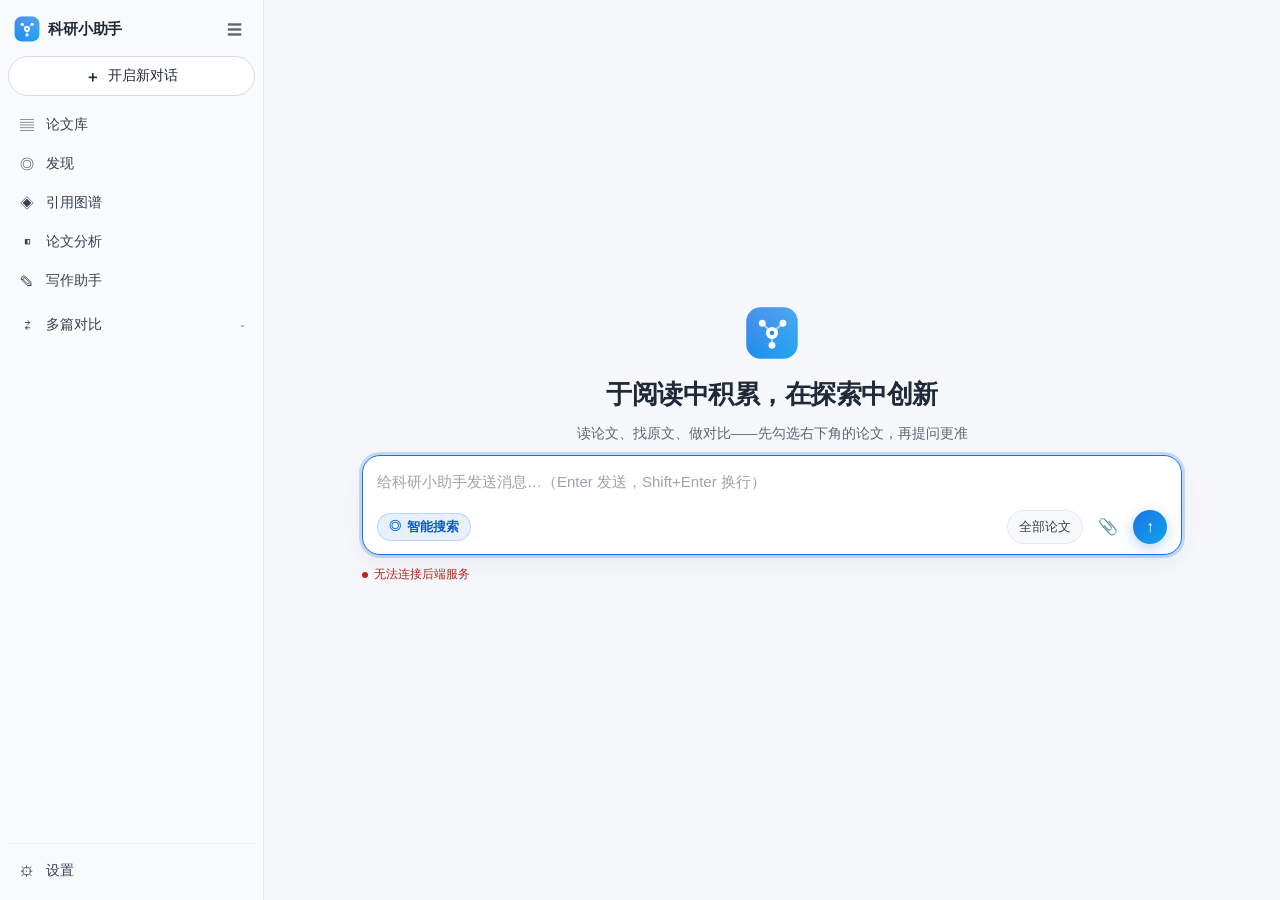
==== web/index.html @ e02b4166 "feat(web): 侧栏加「多篇对比」栏目，官方 1.2.2 四题一键装填" ====
<!DOCTYPE html>
<html lang="zh-CN">
<head>
  <meta charset="UTF-8" />
  <meta name="viewport" content="width=device-width, initial-scale=1.0" />
  <title>科研小助手</title>
  <link rel="icon" type="image/svg+xml" href="favicon.svg">
  <!-- 故意不用 React/Vue：第 3 周的目标是"能公网访问"，
       不是"前端写得漂亮"。等核心功能稳了再考虑换框架。 -->
  <!-- 全站设计系统：变量 + reset + 基础组件。必须在本页 <style> 之前，
       页面规则才能覆盖它。 -->
  <link rel="stylesheet" href="design-system.css" />
  <!-- 侧栏宽度要在首帧之前就填进 :root，否则会先按默认 264px 画一帧再跳到用户设的宽度。
       这段必须内联且放在样式表之后——独立 JS 文件会晚于首帧执行。 -->
  <script>
    (function () {
      try {
        var w = parseInt(localStorage.getItem('campus-agent-sidebar-w-v1') || '', 10);
        if (w >= 200 && w <= 520) {
          document.documentElement.style.setProperty('--sidebar-w', w + 'px');
        }
        // 对话正文宽度同理：右侧拖拽条拖到哪里，刷新后首帧就是这个宽度
        var cw = parseInt(localStorage.getItem('campus-agent-chat-w-v1') || '', 10);
        if (cw >= 520 && cw <= 1400) {
          document.documentElement.style.setProperty('--chat-w', cw + 'px');
        }
      } catch (e) { /* 隐私模式读不到 localStorage，用默认宽度 */ }
    })();
  </script>
  <style>
    * { box-sizing: border-box; margin: 0; padding: 0; }
    /* 布局骨架（侧栏 / 主区 / 输入坞）在 design-system.css 的「侧栏布局组件」段，
       这里只管本页的消息气泡、证据卡、角色时间线与两个弹层。 */
    body { font-family: var(--font-sans); }

    #chat {
      /* 宽度交给父级 .main__inner 决定（它跟着 --chat-w 走）。
         这里再写 max-width 会因 id 选择器特性更高而把拖拽结果盖掉——
         2026-10-30 实测踩到：拖动时输入坞变宽了，答句却一直卡在 820px。 */
      flex: 1; width: 100%; overflow-y: auto;
      padding: 0; display: flex; flex-direction: column; gap: 12px;
    }
    .msg { max-width: 82%; padding: 11px 15px; border-radius: var(--radius-card);
           line-height: 1.6; white-space: pre-wrap; word-break: break-word; font-size: 15px; }
    .user { align-self: flex-end; background: var(--brand-grad); color: var(--text-on-brand);
            border-bottom-right-radius: 6px; box-shadow: 0 4px 14px rgba(26, 115, 232, .28); }
    .bot  { align-self: flex-start; background: var(--bg-surface); color: var(--text-primary);
            border: 1px solid var(--border-color); border-bottom-left-radius: 6px;
            box-shadow: var(--shadow-card); }
    .trace { align-self: flex-start; font-size: 12px; color: var(--text-muted);
             background: var(--bg-muted); border-radius: var(--radius-control); padding: 8px 12px;
             font-family: var(--font-mono); max-width: 82%; white-space: pre-wrap; }
    .err { align-self: center; color: var(--danger); font-size: 13px; }

    /* 证据卡片：回答下方的"可核验"区块 —— 评委一眼能看到检索到了什么 */
    .evidence { align-self: flex-start; width: 82%; display: flex; flex-direction: column;
                gap: 8px; margin-top: -4px; }
    .ev { background: var(--bg-surface); border: 1px solid var(--border-color);
          border-left: 3px solid var(--brand);
          border-radius: var(--radius-control); padding: 11px 13px; box-shadow: var(--shadow-card); }
    .ev.miss { border-left-color: var(--danger); }
    .ev-head { font-size: 12px; color: var(--text-muted); display: flex; gap: 10px; flex-wrap: wrap; }
    .ev-head b { color: var(--brand); font-weight: 600; }
    .ev-text { font-size: 13px; color: var(--text-secondary); line-height: 1.6; margin-top: 6px;
               max-height: 96px; overflow: hidden; position: relative; cursor: pointer; }
    .ev-text.open { max-height: none; }
    .ev-badge { font-size: 11px; padding: 1px 6px; border-radius: var(--radius-sm); background: var(--bg-muted); color: var(--text-muted); }
    .ev-open { font-size: 11px; padding: 1px 8px; border-radius: var(--radius-sm); background: var(--brand);
               color: #fff; text-decoration: none; white-space: nowrap; }
    .ev-open:hover { background: var(--brand-active); }

    /* ---------- 角色时间线：四智能体协作过程可核验 ----------
       官方赛题「AI 技术深度」点名要「多智能体协同」。这里把 Planner/Retriever/
       Extractor/Verifier/Writer 每一步摊开，谁做了什么、花了多久，一眼能看到。 */
    .roles { align-self: flex-start; width: 82%; background: var(--bg-surface); border: 1px solid var(--border-color);
             border-radius: var(--radius-control); padding: 11px 13px; box-shadow: var(--shadow-card); }
    .roles-head { font-size: 12px; color: var(--text-muted); display: flex; gap: 10px;
                  align-items: center; flex-wrap: wrap; margin-bottom: 8px; }
    .roles-head b { color: var(--text-primary); font-size: 13px; font-weight: 600; }
    .role-status { font-size: 11px; padding: 2px 9px; border-radius: var(--radius-chip);
                   background: var(--success-bg); color: var(--success); font-family: var(--font-mono); }
    .role-list { display: flex; flex-direction: column; gap: 0; }
    .role { display: flex; gap: 10px; padding: 7px 0; position: relative; }
    .role + .role { border-top: 1px solid var(--border-color-alt); }
    /* 左侧圆点 + 竖线，画出"流水线"的视觉 */
    .role-dot { flex: 0 0 18px; display: flex; flex-direction: column; align-items: center; }
    .role-dot i { width: 8px; height: 8px; border-radius: 50%; background: var(--brand);
                  margin-top: 5px; display: block; }
    .role.fail .role-dot i { background: var(--danger); }
    .role-dot span { flex: 1; width: 2px; background: var(--border-color); margin-top: 3px; }
    .role:last-child .role-dot span { display: none; }
    .role-body { flex: 1; min-width: 0; }
    .role-title { font-size: 12px; display: flex; gap: 8px; align-items: baseline; flex-wrap: wrap; }
    .role-title b { color: var(--text-primary); font-weight: 600; }
    .role-ms { color: var(--text-subtle); font-size: 11px; font-variant-numeric: tabular-nums; }
    .role-text { font-size: 12.5px; color: var(--text-secondary); line-height: 1.55; margin-top: 2px;
                 word-break: break-word; }
    .role.fail .role-text { color: var(--danger); }

    /* 多选列表与输入坞的间距（.pick 的定位与外观在 design-system.css 的 .dock 段） */
    .pick { position: relative; }
    .pick > summary { list-style: none; cursor: pointer; white-space: nowrap; user-select: none; }
    .pick > summary::-webkit-details-marker { display: none; }
    .pick-list { position: absolute; left: 0; width: 360px; max-width: calc(100vw - 24px); max-height: 260px; overflow: auto;
                 background: var(--bg-surface); border: 1px solid var(--border-strong); border-radius: var(--radius-card);
                 box-shadow: var(--shadow-pop); padding: 6px; z-index: 10; }
    .pick-list label { display: flex; gap: 8px; align-items: center; padding: 6px 8px; font-size: 13px;
                       border-radius: var(--radius-sm); cursor: pointer; }
    .pick-list label:hover { background: var(--bg-surface-2); }
    .pick-list input { margin: 0; }

    /* 对比表：模型输出 Markdown 表格时渲染成真正的表格 */
    /* 手机上表格容易挤爆，外面套一层横向滚动，表头吸顶、首列固定，长文自动换行 */
    .table-wrap { margin: 10px 0; max-width: 100%; overflow-x: auto; border: 1px solid var(--border-color);
                  border-radius: var(--radius-control); background: var(--bg-surface); }
    table.cmp { border-collapse: collapse; font-size: 13px; width: 100%; min-width: 520px; }
    table.cmp th, table.cmp td { border-right: 1px solid var(--border-color); border-bottom: 1px solid var(--border-color);
                                 padding: 8px 10px; text-align: left; vertical-align: top;
                                 line-height: 1.5; word-break: break-word; max-width: 260px; }
    table.cmp tr:last-child td { border-bottom: none; }
    table.cmp th:last-child, table.cmp td:last-child { border-right: none; }
    table.cmp tr:first-child th { background: var(--brand-soft); font-weight: 600;
                                  position: sticky; top: 0; z-index: 2;
                                  border-bottom: 2px solid var(--brand); }
    table.cmp td:first-child { background: var(--bg-surface-2); font-weight: 500; }
    table.cmp tbody tr:nth-child(even) td, table.cmp tr:nth-child(even) td { background: var(--gray-25); }
    table.cmp tr:hover td { background: var(--brand-soft); }

    /* ---------- 侧栏「多篇对比」栏目 ---------- */
    .sb-group--cmp { flex: 0 0 auto; margin-top: 4px; }
    .sb-cmp-head { position: relative; }
    .sb-cmp-head__caret { flex: 0 0 auto; margin-left: auto; font-size: 10px; color: var(--text-subtle);
                          transition: transform var(--dur-fast) var(--ease); }
    .sb-cmp-head[aria-expanded="true"] .sb-cmp-head__caret { transform: rotate(180deg); }
    .sb-cmp-list { display: flex; flex-direction: column; gap: 1px; padding: 2px 0 4px; }
    .sb-cmp-list[hidden] { display: none; }
    /* 折叠态必须压过上面的 display:flex——design-system.css 里的 .app--collapsed 规则
       优先级相同但先加载，会被这条覆盖，所以在这里按同样选择器补一条。 */
    .app--collapsed .sb-cmp-list { display: none; }
    .app--collapsed .sb-group--cmp { display: none; }
    .sb-cmp {
      display: flex; align-items: flex-start; gap: 8px; width: 100%;
      padding: 6px 10px; border: none; border-radius: var(--radius-control);
      background: transparent; color: var(--text-secondary); cursor: pointer; box-shadow: none;
      font-size: 13px; line-height: 1.45; text-align: left;
      transition: background var(--dur-fast) var(--ease), color var(--dur-fast) var(--ease);
    }
    .sb-cmp:hover { background: var(--bg-hover); color: var(--text-primary); }
    .sb-cmp:focus-visible { outline: 2px solid var(--brand-ring); outline-offset: -2px; }
    .sb-cmp__no {
      flex: 0 0 18px; height: 18px; margin-top: 1px;
      display: inline-flex; align-items: center; justify-content: center;
      border-radius: 5px; background: var(--brand-soft); color: var(--brand-text);
      font-size: 11px; font-weight: 600; line-height: 1;
    }
    .sb-cmp__body { min-width: 0; display: flex; flex-direction: column; gap: 1px; }
    .sb-cmp__name { display: block; overflow: hidden; text-overflow: ellipsis; white-space: nowrap; }
    .sb-cmp__papers { display: block; font-size: 11.5px; color: var(--text-subtle);
                      overflow: hidden; text-overflow: ellipsis; white-space: nowrap; }
    .sb-cmp--missing .sb-cmp__no { background: var(--warning-bg, var(--bg-surface-2));
                                   color: var(--warning, var(--text-secondary)); }
    .sb-cmp__tip { display: block; padding: 4px 10px 2px 36px; font-size: 11.5px;
                   color: var(--text-subtle); line-height: 1.5; }

    /* 装填案例后给输入框一个短促的底色闪烁，让用户看见"填进去了" */
    .dock__ta--filled { background: var(--brand-soft); transition: background 900ms var(--ease); }
  </style>
</head>
<body class="app">
  <!-- 左侧栏：功能入口 + 对话历史。折叠状态记在 localStorage(is-collapsed) 里，
       刷新后保持，和 DeepSeek 官网一致。图标沿用系统里的符号，不引外部字体。 -->
  <aside class="sidebar" id="sidebar" aria-label="功能导航与对话历史">
    <div class="sb-head">
      <a class="sb-logo" href="index.html" title="科研小助手">
        <img class="sb-logo__mark" src="logo.svg" alt="" width="26" height="26">
        <span class="sb-logo__name">科研小助手</span>
      </a>
      <button class="sb-toggle" id="sbToggle" title="收起侧栏（Ctrl+Shift+B）" aria-label="收起侧栏">☰</button>
      <button class="sb-toggle sb-head-act" id="sbToggleAct" title="展开侧栏（Ctrl+Shift+B）" aria-label="展开侧栏">☰</button>
    </div>

    <button class="sb-new" id="newChat" title="清空当前对话，开启新的会话">
      <span class="sb-new__plus">＋</span>
      <span class="sb-new__txt">开启新对话</span>
    </button>

    <div class="sb-group sb-group--nav">
      <a class="sb-item" id="openLib" href="library.html" title="上传、查看、删除论文（支持批量，自动查重）">
        <span class="sb-item__ico">▤</span><span class="sb-item__txt">论文库</span>
      </a>
      <a class="sb-item" id="openDisc" href="discover.html" title="按论文名下载、批量下参考文献、看新论文推荐（1.4）">
        <span class="sb-item__ico">◎</span><span class="sb-item__txt">发现</span>
      </a>
      <a class="sb-item" id="openGraph" href="graph.html"
         title="论文引用关系图谱：谁引用了谁、哪些是基石节点（1.5）">
        <span class="sb-item__ico">◈</span><span class="sb-item__txt">引用图谱</span>
      </a>
      <a class="sb-item" id="openAnalysis" href="analysis.html"
         title="论文分析：自动综述与前沿探索（1.5）">
        <span class="sb-item__ico">◧</span><span class="sb-item__txt">论文分析</span>
      </a>
      <a class="sb-item" id="openWriting" href="writing.html"
         title="写作助手：框架生成、架构图、数据可视化、中译英（1.6）">
        <span class="sb-item__ico">✎</span><span class="sb-item__txt">写作助手</span>
      </a>
    </div>

    <!-- 多篇对比：官方 1.2.2 的四道题是评测题目，做成侧栏可一键装填的案例。
         点一下只「装填」——勾好涉及的论文 + 填好问题，不自动发送，用户看清再按发送。 -->
    <div class="sb-group sb-group--cmp">
      <button class="sb-item sb-cmp-head" id="cmpToggle" type="button" aria-expanded="false"
              title="官方题目的多篇对比：选一个案例，自动勾好论文并填入问题（不会自动发送）">
        <span class="sb-item__ico">⇄</span>
        <span class="sb-item__txt">多篇对比</span>
        <span class="sb-cmp-head__caret" aria-hidden="true">▾</span>
      </button>
      <div class="sb-cmp-list" id="cmpList" hidden></div>
    </div>

    <div class="sb-history" id="sbHistory"></div>

    <div class="sb-foot">
      <a class="sb-item" id="openSettings" href="settings.html"
         title="设置中心：模型、检索参数、定时刷新、知识库">
        <span class="sb-item__ico">⚙︎</span><span class="sb-item__txt">设置</span>
      </a>
    </div>

    <!-- 拖拽调宽：贴在右内边的透明抓手，拖动改 --sidebar-w，松手存 localStorage -->
    <div class="sb-resizer" id="sbResizer" title="拖动调整侧栏宽度（双击恢复默认）" role="separator"
         aria-orientation="vertical" aria-label="拖动调整侧栏宽度"></div>
  </aside>

  <!-- 抽屉遮罩：只在 900px 以下的窄屏生效，点它关闭侧栏抽屉 -->
  <div class="sb-mask" id="sbMask" aria-hidden="true"></div>

  <div class="app__main">
    <!-- 窄屏才显示：用来把侧栏抽屉拉出来。桌面端由 CSS 隐藏，标题栏衔接处常驻。 -->
    <button class="mnav-btn" id="mnavBtn" aria-label="打开导航菜单" title="导航菜单">
      <span aria-hidden="true">☰</span>
    </button>

    <div class="main__scroll" id="chatScroll">
      <div class="main__inner" id="chat"></div>
    </div>

    <!-- 输入坞：空状态时居中显示招呼语 + 大输入框，发第一句后立刻切成对话流 -->
    <div class="dock">
      <div class="dock__inner">
        <div class="greeting" id="greeting">
          <img class="greeting__mark" src="logo.svg" alt="" width="54" height="54">
          <div class="greeting__title">于阅读中积累，在探索中创新</div>
          <div class="greeting__sub">读论文、找原文、做对比——先勾选右下角的论文，再提问更准</div>
        </div>

        <div class="dock__box">
          <textarea class="dock__ta" id="q" rows="1"
                    placeholder="给科研小助手发送消息…（Enter 发送，Shift+Enter 换行）"
                    aria-label="输入你的问题"></textarea>
          <div class="dock__tools">
            <!-- 「深度思考」（多智能体协作）本来是每轮都跑的，做成开关会变成关不掉的假开关，
                 2026-10-30 直接删掉，别留着误导人。真开关只保留「智能搜索」。 -->
            <button class="chip-toggle on" id="chipSearch" type="button" aria-pressed="true"
                    title="智能搜索：开启 = 稠密语义 + BM25 关键词 + 哈希字面 三路召回；关闭 = 只用 BM25 + 哈希">
              <span class="chip-toggle__ico">◎</span>智能搜索
            </button>
            <span class="dock__spacer"></span>
            <details class="pick" id="pick">
              <summary id="pickSummary" title="勾 0 篇=全库检索；1 篇=单篇问答；2 篇以上=多篇对比">全部论文</summary>
              <div class="pick-list" id="pickList"></div>
            </details>
            <button class="icon-btn" id="pickFiles" type="button" title="上传 PDF 到论文库">📎</button>
            <button class="dock__send" id="send" type="button" title="发送" aria-label="发送">↑</button>
          </div>
        </div>

        <div class="status" id="status">检查服务状态…</div>
      </div>
    </div>

    <!-- 右侧竖向拖拽条：左右拖动改变对话正文的排版宽度（像 Harness 那样） -->
    <div class="main__resizer" id="mainResizer" title="拖动调整对话宽度（双击恢复默认）"
         role="separator" aria-orientation="vertical" aria-label="拖动调整对话宽度"></div>
  </div>

  <!-- 论文库 / 发现 已改成独立整页（library.html / discover.html），
       这里原来的两个弹层在 2026-10-30 移除：弹窗里放不下论文列表和推荐流，
       而且和其余五个整页页面交互不一致。 -->

<script src="sidebar.js?v=20261031mobile"></script>

<script>
const chatEl = document.getElementById('chat');
const chatScrollEl = document.getElementById('chatScroll');
const inputEl = document.getElementById('q');
const sendEl = document.getElementById('send');
const statusEl = document.getElementById('status');
const pickEl = document.getElementById('pick');
const pickListEl = document.getElementById('pickList');
const pickSummaryEl = document.getElementById('pickSummary');
// 开发期截图开关：在地址后加 ?sample=1 会往聊天区塞几条假消息，用来预览气泡/证据卡样式。
// 只在 URL 带参数时生效，平时恒为 false，不影响真实使用。
const UI_DEV_SAMPLE = new URLSearchParams(location.search).has('sample');

// ---------- 会话列表（左侧栏「对话历史」） ----------
// 结构：一个会话 = {id, title, createdAt, updatedAt, messages:[{role, content}]}
// 只存 localStorage，不落库——换浏览器/换设备看不到历史，是有意为之（不引入用户体系）。
//
// 这里有个容易踩的坑：HISTORY_KEY 原来存的是「当前那一轮对话」的扁平数组
// （{role, content} 直接排队），现在改成会话列表对象。老用户的浏览器里躺着旧格式，
// 如果直接按新格式解析会拿到 undefined 而让历史整块消失。所以 loadSessions()
// 会识别旧格式并把它包成一个会话迁移过来，迁移后立刻写回新格式。
const SESSIONS_KEY = 'campus-agent-sessions-v1';
const LEGACY_KEY = 'campus-agent-history-v1';   // 旧版扁平历史，只读迁移用
const HISTORY_MAX_MSGS = 12;     // 单会话保留的最大消息数（6 轮），喂给后端的上下文口径
const HISTORY_MAX_CHARS = 1000;  // 单条截断，防 token 越滚越大
const TITLE_MAX_CHARS = 20;      // 侧栏标题取第一个问题的前 N 个字
const SESSION_KEEP = 60;         // 本地最多留 60 个会话，再老的就丢掉，别把 localStorage 撑爆

function newSession() {
  return {
    id: Date.now().toString(36) + Math.random().toString(36).slice(2, 7),
    title: '',
    createdAt: Date.now(),
    updatedAt: Date.now(),
    messages: [],
  };
}

// 把一个会话里给后端用的历史裁到 HISTORY_MAX_MSGS 条、单条截断
function trimForApi(messages) {
  return messages.slice(-HISTORY_MAX_MSGS).map(m => ({
    role: m.role,
    content: String(m.content).slice(0, HISTORY_MAX_CHARS),
  }));
}

// 旧格式 [{role, content}] → 一个会话。旧数据本身可能超过 12 条，不裁——回看要完整。
function migrateLegacy() {
  try {
    const arr = JSON.parse(localStorage.getItem(LEGACY_KEY) || '[]');
    if (!Array.isArray(arr) || !arr.length) return null;
    const msgs = arr
      .filter(m => m && m.role && m.content)
      .map(m => ({ role: m.role === 'user' ? 'user' : 'assistant', content: String(m.content) }));
    if (!msgs.length) return null;
    const first = msgs.find(m => m.role === 'user');
    const s = newSession();
    s.messages = msgs;
    s.title = makeTitle(first ? first.content : msgs[0].content);
    s.createdAt = s.updatedAt = Date.now();
    return s;
  } catch (e) {
    return null;
  }
}

function loadSessions() {
  let list = [];
  try {
    const raw = localStorage.getItem(SESSIONS_KEY);
    if (raw) {
      const parsed = JSON.parse(raw);
      if (parsed && Array.isArray(parsed.sessions)) list = parsed.sessions;
    }
  } catch (e) {
    list = [];
  }
  let activeId = null;
  try {
    activeId = localStorage.getItem(SESSIONS_KEY + ':active') || null;
  } catch (e) {
    activeId = null;
  }

  const before = list.length;
  list = list.filter(s => s && s.id && Array.isArray(s.messages));
  // 空会话一律丢掉：一条消息都没有的会话在侧栏里只能显示成「未命名对话」，
  // 点进去是空白，纯噪音。历史上有两个来源会写出空壳（旧版「开启新对话」会把
  // 当前会话清空、流式失败后刷新），所以这里做一次兜底清理。
  // 注意必须把清理结果**写回 localStorage**：只在内存里过滤，刷新后脏数据还躺着，
  // 下次打开又冒出来（第一版就是这么漏的）。
  list = list.filter(s => s.messages.length > 0);
  list.forEach(s => {
    s.title = s.title || makeTitle((s.messages.find(m => m.role === 'user') || { content: '' }).content);
    s.createdAt = Number(s.createdAt) || Date.now();
    s.updatedAt = Number(s.updatedAt) || s.createdAt;
  });

  if (!list.length) {
    const legacy = migrateLegacy();
    if (legacy) {
      list = [legacy];
      activeId = legacy.id;
    }
  }

  list.sort((a, b) => b.updatedAt - a.updatedAt);
  list = list.slice(0, SESSION_KEEP);

  // 脏数据回写：条数发生变化或标题被补全时才写，避免每次加载都无谓改存储
  const dirty = before !== list.length || list.some(s => !s.title);
  if (dirty) {
    try {
      localStorage.setItem(SESSIONS_KEY, JSON.stringify({ version: 2, sessions: list }));
      if (!list.some(s => s.id === activeId)) activeId = null;
      if (activeId) localStorage.setItem(SESSIONS_KEY + ':active', activeId);
      else localStorage.removeItem(SESSIONS_KEY + ':active');
    } catch (e) {
      // 存不下就当没清理，不影响本轮使用
    }
  }
  if (activeId && !list.some(s => s.id === activeId)) activeId = null;
  return { sessions: list, activeId };
}

function makeTitle(text) {
  const t = String(text || '').replace(/\s+/g, ' ').trim();
  if (!t) return '未命名对话';
  return t.length > TITLE_MAX_CHARS ? t.slice(0, TITLE_MAX_CHARS) + '…' : t;
}

const store = loadSessions();
let sessions = store.sessions;
let activeId = store.activeId && sessions.some(s => s.id === store.activeId) ? store.activeId : null;

function activeSession() {
  return sessions.find(s => s.id === activeId) || null;
}

function saveSessions() {
  sessions.sort((a, b) => b.updatedAt - a.updatedAt);
  sessions = sessions.slice(0, SESSION_KEEP);
  try {
    localStorage.setItem(SESSIONS_KEY, JSON.stringify({ version: 2, sessions }));
    if (activeId) localStorage.setItem(SESSIONS_KEY + ':active', activeId);
    else localStorage.removeItem(SESSIONS_KEY + ':active');
    // 迁移成功就把旧格式清掉，避免下次又迁一遍、出现两条一模一样的记录
    localStorage.removeItem(LEGACY_KEY);
  } catch (e) {
    // 存不下（隐私模式 / 配额满）就算了，不打断提问
  }
}

// ---------- 会话切换 ----------
// 只重画文字气泡：证据卡片、协作时间线是那一轮实时算出来的，不持久化，
// 切回来时看不到是正常的（历史上重新拉一遍检索没意义，反而慢）。
function renderConversation(showFallback) {
  chatEl.innerHTML = '';
  const s = activeSession();
  const msgs = s ? s.messages : [];
  document.body.classList.toggle('has-conv', msgs.length > 0);

  if (!msgs.length) {
    if (showFallback) addMsg('新对话开始。试着问我：这篇论文训练用了多少块 GPU？', 'bot');
    document.body.classList.toggle('has-conv', showFallback);
    return;
  }
  msgs.forEach(m => addMsg(m.content, m.role === 'user' ? 'user' : 'bot'));
}

function startNewChat() {
  // 「开启新对话」= 严丝合缝地回到初始空状态，不碰任何已有会话。
  //
  // 这里曾经写成「把当前会话的 messages 清空」，结果是：用户已经问过的那个会话被
  // 原地清成空壳，标题也跟着清掉，刷新后侧栏冒出一条「未命名对话」，点开什么都没有。
  // 复现路径：提问 → 回答 → 点「开启新对话」→ 刷新（实测 B1 有 2 条消息，B2 变 0 条）。
  // 正确做法是只把"当前会话"指针置空，旧会话原样留在列表里。
  activeId = null;
  document.body.classList.remove('has-conv');
  chatEl.innerHTML = '';
  saveSessions();
  sbRenderHistory();
  inputEl.value = '';
  autoGrow();
  inputEl.focus();
}

// 首次进入：URL 带 ?c=<会话id> 就打开那条（侧栏的历史条目都是这么跳回来的），
// 否则有会话就画出来，没有就保持在「欢迎回来」空状态。
(function openFromUrl() {
  const wanted = new URLSearchParams(location.search).get('c');
  if (!wanted) return;
  if (sessions.some(s => s.id === wanted)) {
    activeId = wanted;
    saveSessions();
  }
  // 会话已经被删掉（比如在另一个标签页删的）就静默回到空状态，不弹框打扰
  history.replaceState(null, '', location.pathname);
})();

renderConversation(UI_DEV_SAMPLE);
sbRenderHistory();

// ?sample=1：塞几条假消息预览样式（仅开发期用，URL 不带参数时这段完全不执行）
if (UI_DEV_SAMPLE) {
  document.body.classList.add('has-conv');
  addMsg('Attention Is All You Need 的第 6 作者是谁？', 'user');
  const demoBot = addMsg('', 'bot');
  renderAnswer(demoBot, '第 6 作者是 **Noam Shazeer**，论文首页作者列表的第 7 位' +
    '（第 1 位 Ashish Vaswani 记为第 1 作者，按作者序号排下来第 6 位是 Noam Shazeer）。\n\n' +
    '下表是原论文前 8 位作者的信息，方便核对：\n\n' +
    '| 序号 | 姓名 | 单位 |\n|---|---|---|\n' +
    '| 1 | Ashish Vaswani | Google Brain |\n| 2 | Noam Shazeer | Google Brain |\n| 3 | Niki Parmar | Google Research |');
  renderEvidence(demoBot, [
    { rank: 1, page: 1, score: 0.9123, score_type: 'rerank', channels: ['dense', 'bm25'],
      source: '1706.03762v7.pdf', text: 'Ashish Vaswani, Noam Shazeer, Niki Parmar, Jakob Uszkoreit, Llion Jones, Aidan N. Gomez, Łukasz Kaiser, Illia Polosukhin. Google Brain, Google Research, University of Toronto.' },
  ]);
}

// 论文多选：勾 0 篇 = 全库检索；勾 1 篇 = 单篇问答；勾 2 篇及以上 = 多篇对比
// 选择存 localStorage：刷新/换页后不清空，避免"勾了但没发出去"
const PICK_KEY = 'campus-agent-picks-v1';
function savedPicks() {
  try { return JSON.parse(localStorage.getItem(PICK_KEY) || '[]'); } catch { return []; }
}
function persistPicks() {
  const picked = selectedPapers();
  try { localStorage.setItem(PICK_KEY, JSON.stringify(picked)); } catch { /* 隐私模式忽略 */ }
}

function selectedPapers() {
  return Array.from(pickListEl.querySelectorAll('input[type="checkbox"]:checked')).map(i => i.value);
}

function refreshPickSummary() {
  const picked = selectedPapers();
  persistPicks();
  if (picked.length === 0) pickSummaryEl.textContent = '全部论文';
  else if (picked.length === 1) pickSummaryEl.textContent = '单篇：' + picked[0];
  else pickSummaryEl.textContent = `已选 ${picked.length} 篇（对比）`;
}

function loadPaperFiles() {
  // 每次上传/删除后重新拉一遍：勾选列表和论文库面板必须跟磁盘一致
  return fetch('/papers/files')
    .then(r => r.json())
    .then(d => {
      const keep = new Set(savedPicks());
      pickListEl.innerHTML = '';
      (d.files || []).forEach(f => {
        const label = document.createElement('label');
        const box = document.createElement('input');
        box.type = 'checkbox';
        box.value = f;
        box.checked = keep.has(f);
        box.addEventListener('change', refreshPickSummary);
        const name = document.createElement('span');
        name.textContent = f;
        label.appendChild(box);
        label.appendChild(name);
        pickListEl.appendChild(label);
      });
      refreshPickSummary();
      // 论文列表刷新后重画案例的「可用/缺哪篇」标记——它依赖库里的实际文件
      if (typeof renderCompareCases === 'function') renderCompareCases();
    })
    .catch(() => {});
}

loadPaperFiles();

// ---------- 多篇对比：官方 1.2.2 四道题的预设案例 ----------
// 题目原文取自赛题 PDF「1.2.2 针对多篇论文的问答」第 1~4 题（科研小助手\科研小助手Agent-AI大模型.pdf 第 2 页），
// 一字未改。论文按标题关键字在库里现找，不写死文件名——同一篇论文在库里有
// 1706.03762v1.pdf / v7.pdf / v1_img.pdf 等多个版本，写死会漏掉用户实际保留的那份。
//
// 交互刻意只做「装填」不做「自动发送」：点一下就自动提问会让人不知道自己在测什么，
// 也浪费一次完整的多智能体调用。装填后用户看得见勾了哪几篇、问题是什么，再按发送。
const CMP_CASES = [
  {
    id: 'q1-bert-attention',
    no: 1,
    name: 'BERT 与 Transformer 架构对比',
    papers: [
      { label: 'Attention', keys: ['attention is all you need'], power: ['1706.03762v7.pdf', '1706.03762v1.pdf'] },
      { label: 'BERT', keys: ['bert: pre-training'], power: ['N19-1423.pdf'] },
    ],
    question: '根据《Attention Is All You Need》和《BERT: Pre-training of Deep Bidirectional Transformers '
      + 'for Language Understanding》。请对比：BERT 的架构和原始 Transformer 的 Encoder 有什么承袭关系？'
      + 'BERT 丢弃了原始 Transformer 的哪个部分？',
  },
  {
    id: 'q2-gpt-scale',
    no: 2,
    name: 'GPT-1 / 2 / 3 参数规模变化',
    papers: [
      { label: 'GPT-1', keys: ['improving language understanding'], power: ['language_understanding_paper.pdf'] },
      { label: 'GPT-2', keys: ['unsupervised multitask learners'], power: [] },
      { label: 'GPT-3', keys: ['few-shot learners'], power: ['2005.14165v4.pdf'] },
    ],
    question: '对比GPT-1、GPT-2和GPT-3的论文，说明这些模型的参数的变化。',
  },
  {
    id: 'q3-gpt2-ln',
    no: 3,
    name: 'GPT-2 相对 GPT-1 的 LN 位置调整',
    papers: [
      { label: 'GPT-1', keys: ['improving language understanding'], power: ['language_understanding_paper.pdf'] },
      { label: 'GPT-2', keys: ['unsupervised multitask learners'], power: [] },
    ],
    question: 'GPT-2 相比于 GPT-1，在 Transformer 的 Layer Normalization（LN）位置上做了什么关键的调整？',
  },
  {
    id: 'q4-gpt-context',
    no: 4,
    name: 'GPT-1 → GPT-3 上下文窗口递增',
    papers: [
      { label: 'GPT-1', keys: ['improving language understanding'], power: ['language_understanding_paper.pdf'] },
      { label: 'GPT-2', keys: ['unsupervised multitask learners'], power: [] },
      { label: 'GPT-3', keys: ['few-shot learners'], power: ['2005.14165v4.pdf'] },
    ],
    question: '从 GPT-1 到 GPT-3，模型的最大上下文 Token 长度（Context Window）分别递增到了多少？',
  },
];

// 库里「文件名 -> 标题」的当前快照，由 loadPaperFiles 之后的第一轮渲染填上
let paperTitles = [];
let cmpExpanded = false;

function ensurePaperTitles() {
  // loadPaperFiles 只拉 /papers/files（纯文件名），标题要单独问一次 /papers。
  // 失败就让 titleOf 回落成文件名，功能不因此中断。
  if (paperTitles.length) return Promise.resolve();
  return fetch('/papers')
    .then(r => r.json())
    .then(d => {
      // /papers 的顶层键是 papers（不是 items），字段 filename/title 直接给
      paperTitles = (d.papers || d.items || []).map(p => ({ filename: p.filename || p.file || '', title: p.title || '' }));
    })
    .catch(() => {});
}

function titleOf(fn) {
  const hit = paperTitles.find(p => p.filename === fn);
  return (hit && hit.title) ? hit.title : fn;
}

function resolveCase(kase) {
  // 返回 {picked: [文件名], missing: [标签], fetched: [标题]}
  const available = pickListEl ? Array.from(pickListEl.querySelectorAll('input[type="checkbox"]')).map(i => i.value) : [];
  const picked = [];
  const missing = [];
  const fetched = [];
  kase.papers.forEach(spec => {
    const hit = available.find(fn => {
      const t = titleOf(fn).toLowerCase();
      return spec.keys.some(k => t.includes(k));
    });
    if (!hit) { missing.push(spec.label); return; }
    if (picked.includes(hit)) return;           // GPT 三篇可能命中同一份，去重
    picked.push(hit);
    fetched.push(titleOf(hit));
  });
  return { picked, missing, fetched };
}

function renderCompareCases() {
  const listEl = document.getElementById('cmpList');
  if (!listEl) return;
  listEl.innerHTML = '';

  CMP_CASES.forEach(kase => {
    const { picked, missing } = resolveCase(kase);
    const btn = document.createElement('button');
    btn.type = 'button';
    btn.className = 'sb-cmp' + (missing.length ? ' sb-cmp--missing' : '');
    btn.dataset.caseId = kase.id;
    btn.title = picked.length
      ? `${kase.name}\n将勾选：${picked.join('、')}\n（不会自动发送，装填后请确认再按发送）`
      : `${kase.name}\n库里缺少这篇论文`;

    const no = document.createElement('span');
    no.className = 'sb-cmp__no';
    no.textContent = String(kase.no);

    const body = document.createElement('span');
    body.className = 'sb-cmp__body';
    const nm = document.createElement('span');
    nm.className = 'sb-cmp__name';
    nm.textContent = kase.name;
    const sub = document.createElement('span');
    sub.className = 'sb-cmp__papers';
    sub.textContent = missing.length
      ? `缺 ${missing.join('、')}　可用 ${picked.length} 篇`
      : `${picked.length} 篇：${kase.papers.map(p => p.label).join(' / ')}`;
    body.appendChild(nm);
    body.appendChild(sub);

    btn.appendChild(no);
    btn.appendChild(body);
    btn.addEventListener('click', () => applyCompareCase(kase.id));
    listEl.appendChild(btn);
  });

  const tip = document.createElement('div');
  tip.className = 'sb-cmp__tip';
  tip.textContent = '点一下只填好问题与勾选，不会自动发送';
  listEl.appendChild(tip);
}

function applyCompareCase(caseId) {
  const kase = CMP_CASES.find(k => k.id === caseId);
  if (!kase) return;
  const { picked, missing } = resolveCase(kase);

  if (!picked.length) {
    statusEl.textContent = `这个案例需要的论文都不在库里：${missing.join('、')}`;
    statusEl.className = 'status bad';
    return;
  }

  // 勾选：先全部取消，再勾案例需要的——案例是"整组对比"，残留别的勾选会污染 range
  pickListEl.querySelectorAll('input[type="checkbox"]').forEach(box => {
    box.checked = picked.includes(box.value);
  });
  refreshPickSummary();

  inputEl.value = kase.question;
  autoGrow();
  inputEl.focus();
  // 让用户看见"填进去了"，否则只看到输入框变了以为是自己打错的
  inputEl.classList.add('dock__ta--filled');
  setTimeout(() => inputEl.classList.remove('dock__ta--filled'), 900);

  if (missing.length) {
    statusEl.textContent = `已装填 ${kase.no}. ${kase.name}（勾了 ${picked.length} 篇）· 注意：库里缺 ${missing.join('、')}，这道题会按现有论文作答并如实说明缺失`;
    statusEl.className = 'status bad';
  } else {
    statusEl.textContent = `已装填 ${kase.no}. ${kase.name}（勾了 ${picked.length} 篇）· 确认后按发送`;
    statusEl.className = 'status ok';
  }
}

function setCompareExpanded(on) {
  cmpExpanded = on;
  const listEl = document.getElementById('cmpList');
  const headEl = document.getElementById('cmpToggle');
  if (listEl) listEl.hidden = !on;
  if (headEl) headEl.setAttribute('aria-expanded', on ? 'true' : 'false');
}

(function bindComparePanel() {
  const headEl = document.getElementById('cmpToggle');
  if (!headEl) return;
  headEl.addEventListener('click', () => setCompareExpanded(!cmpExpanded));
  // 标题必须先拉到，否则案例会全部显示成"缺"
  ensurePaperTitles().then(() => renderCompareCases());
})();

// ---------- 健康检查：确认后端活着 ----------
// 安全整改后 /health 对匿名访客只返回 {status, version}，模型名与当日预算只在
// 管理员登录后才给（那属于运维细节，不该暴露给公开演示的评委）。所以这里不能
// 无条件拼 `模型 ${d.model}`，否则页脚会显示「模型 undefined」。
fetch('/health')
  .then(r => r.json())
  .then(d => {
    const model = d.model ? ` · 模型 ${d.model}` : '';
    statusEl.textContent = `服务正常${model} · v${d.version}`;
    statusEl.className = 'status ok';
  })
  .catch(() => {
    statusEl.textContent = '无法连接后端服务';
    statusEl.className = 'status bad';
  });


// ---------- 证据卡片：把检索到的原文、页码、融合分、命中通道摊开给用户看 ----------
function renderEvidence(botEl, items) {
  const box = document.createElement('div');
  box.className = 'evidence';

  if (!items || items.length === 0) {
    const miss = document.createElement('div');
    miss.className = 'ev miss';
    miss.innerHTML = '<div class="ev-head"><b>证据不足</b><span class="ev-badge">未检索到原文</span></div>' +
      '<div class="ev-text open">论文库里没有找到能回答这个问题的段落，因此系统应当拒答，而不是编造。</div>';
    box.appendChild(miss);
  } else {
    items.forEach(it => {
      const card = document.createElement('div');
      card.className = 'ev';
      const channels = (it.channels || []).join(' + ') || '未知';
      // score 有两种口径，后端用 score_type 区分（app/agent.py:980）：
      //   rrf    —— RRF 融合分，由多路名次换算，恒为正，不是"相似度概率"
      //   rerank —— 交叉编码器的原始 logit，可为负，越大越相关
      // 二者不可比，标签必须分开写；否则用户看到"融合分 -0.0777"会以为融合分能是负的。
      const isRerank = it.score_type === 'rerank';
      const scoreLabel = isRerank ? '重排分' : '融合分';
      const scoreTip = isRerank
        ? '交叉编码器对"问题—原文"打的原始分，可为负，越大越相关'
        : '多路召回按名次融合得到的分，恒为正，不是相似度概率';
      card.innerHTML =
        '<div class="ev-head">' +
        `<b>证据 #${it.rank}</b>` +
        `<span>第 ${it.page == null ? '?' : it.page} 页</span>` +
        `<span title="${scoreTip}">${scoreLabel} ${Number(it.score).toFixed(4)}</span>` +
        `<span>命中通道 ${channels}</span>` +
        `<span class="ev-badge">${it.source}</span>` +
        // 点一下直接翻到原文那一页：paper=文件名，page=1 基页码（阅读页会把该页滚到顶部）
        `<a class="ev-open" target="_blank" rel="noopener" ` +
        `href="/ui/reader.html?paper=${encodeURIComponent(it.source)}&page=${it.page == null ? 1 : it.page}">打开原文</a>` +
        '</div>' +
        `<div class="ev-text">${escapeHtml(it.text).slice(0, 400)}${it.text.length > 400 ? '…' : ''}</div>`;
      card.querySelector('.ev-text').addEventListener('click', e => {
        e.currentTarget.classList.toggle('open');
      });
      box.appendChild(card);
    });
  }
  botEl.insertAdjacentElement('afterend', box);
}

function escapeHtml(s) {
  return String(s).replace(/[&<>"']/g, c => (
    { '&': '&amp;', '<': '&lt;', '>': '&gt;', '"': '&quot;', "'": '&#39;' }[c]
  ));
}

// ---------- 角色时间线：Planner → Retriever → Extractor → Verifier → Writer ----------
// 后端 app/agent.py 的 RoleRun 已经按执行顺序追加，这里按顺序画即可。
function renderRoles(botEl, items, status) {
  if (!items || items.length === 0) return null;
  const box = document.createElement('div');
  box.className = 'roles';

  const head = document.createElement('div');
  head.className = 'roles-head';
  head.innerHTML = '<b>多智能体协作</b>';
  if (status) {
    const st = document.createElement('span');
    st.className = 'role-status';
    st.textContent = status;
    head.appendChild(st);
  }
  box.appendChild(head);

  const list = document.createElement('div');
  list.className = 'role-list';
  items.forEach(it => {
    const row = document.createElement('div');
    row.className = 'role' + (it.ok === false ? ' fail' : '');
    const ms = Number(it.duration_ms || 0);
    row.innerHTML =
      '<div class="role-dot"><i></i><span></span></div>' +
      '<div class="role-body">' +
      '<div class="role-title"><b>' + escapeHtml(it.label || it.role) + '</b>' +
      (ms ? `<span class="role-ms">${ms} ms</span>` : '') +
      '</div>' +
      '<div class="role-text">' + escapeHtml(it.summary || '') + '</div>' +
      '</div>';
    list.appendChild(row);
  });
  box.appendChild(list);
  botEl.insertAdjacentElement('afterend', box);
  return box;
}

function addMsg(text, cls) {
  const div = document.createElement('div');
  div.className = 'msg ' + cls;
  div.textContent = text;
  chatEl.appendChild(div);
  chatScrollEl.scrollTop = chatScrollEl.scrollHeight;
  return div;
}

// ---------- 把模型输出的 Markdown 表格渲染成真表格（其余文字原样保留） ----------
function looksLikeRow(line) {
  return /^\s*\|.*\|\s*$/.test(line);
}

function buildTable(rows) {
  // 去掉 |---|---| 这种分隔行
  const body = rows.filter(r => !/^\s*\|[\s:|-]+\|\s*$/.test(r));
  if (body.length < 2) return null;
  const splitCells = r => r.trim().replace(/^\|/, '').replace(/\|$/, '').split('|').map(s => s.trim());
  const table = document.createElement('table');
  table.className = 'cmp';
  body.forEach((row, idx) => {
    const tr = document.createElement('tr');
    splitCells(row).forEach(text => {
      const cell = document.createElement(idx === 0 ? 'th' : 'td');
      cell.textContent = text;  // 用 textContent，不解析 HTML，防注入
      tr.appendChild(cell);
    });
    table.appendChild(tr);
  });
  // 外面套一层：手机上表格可以横向滚动，不把整页撑破
  const wrap = document.createElement('div');
  wrap.className = 'table-wrap';
  wrap.appendChild(table);
  return wrap;
}

function renderAnswer(el, text) {
  el.textContent = '';
  const lines = text.split('\n');
  let buffer = [];
  const flush = () => {
    if (!buffer.length) return;
    const block = document.createElement('div');
    block.textContent = buffer.join('\n');
    el.appendChild(block);
    buffer = [];
  };
  for (let i = 0; i < lines.length; i++) {
    if (looksLikeRow(lines[i])) {
      const rows = [];
      while (i < lines.length && looksLikeRow(lines[i])) { rows.push(lines[i]); i++; }
      i--;
      const table = buildTable(rows);
      if (table) { flush(); el.appendChild(table); }
      else { buffer.push(...rows); }
    } else {
      buffer.push(lines[i]);
    }
  }
  flush();
}

// ---------- 核心：消费 SSE 流 ----------
async function send() {
  const question = inputEl.value.trim();
  if (!question) return;

  inputEl.value = '';
  autoGrow();
  sendEl.disabled = true;

  // 第一句提问就把空状态切成对话流，并开一个会话；后续提问往同一会话里追加
  if (UI_DEV_SAMPLE) { UI_DEV_SAMPLE = false; chatEl.innerHTML = ''; }
  document.body.classList.add('has-conv');
  let s = activeSession();
  if (!s) {
    s = newSession();
    s.title = makeTitle(question);
    sessions.push(s);
    activeId = s.id;
  }
  if (!s.title) s.title = makeTitle(question);

  addMsg(question, 'user');
  s.messages.push({ role: 'user', content: question });
  s.updatedAt = Date.now();
  saveSessions();
  sbRenderHistory();

  const botEl = addMsg('', 'bot');
  let traceEl = null;
  let answer = '';
  let evidenceItems = [];
  let roleItems = [];
  let statusText = '';

  try {
    // 勾了 1 篇 → 单篇；勾了 2 篇以上 → 多篇对比；一篇没勾 → 全库
    const picked = selectedPapers();
    // 发给后端的历史不含刚追加的这一句（后端会自己拼 message），取到上一轮为止
    const payload = { message: question, history: trimForApi(s.messages.slice(0, -1)) };
    if (picked.length === 1) payload.source = picked[0];
    if (picked.length >= 2) payload.sources = picked;
    // 智能搜索关掉 → 只跑 BM25 + 哈希，省掉稠密那一路的 embedding 计算
    if (!searchOn()) payload.use_dense = false;

    const resp = await fetch('/chat/stream', {
      method: 'POST',
      headers: { 'Content-Type': 'application/json' },
      body: JSON.stringify(payload),
    });

    if (!resp.ok) throw new Error('HTTP ' + resp.status + ' ' + (await resp.text()).slice(0, 200));

    // 逐块读取响应体 —— 这就是"流式"在前端的样子
    const reader = resp.body.getReader();
    const decoder = new TextDecoder();
    let buffer = '';

    while (true) {
      const { done, value } = await reader.read();
      if (done) break;
      buffer += decoder.decode(value, { stream: true });

      // SSE 用空行分隔每条事件
      const parts = buffer.split('\n\n');
      buffer = parts.pop();

      for (const part of parts) {
        const line = part.trim();
        if (!line.startsWith('data:')) continue;

        let ev;
        try { ev = JSON.parse(line.slice(5).trim()); } catch { continue; }

        if (ev.type === 'evidence') {
          evidenceItems = ev.items || [];
        } else if (ev.type === 'roles') {
          roleItems = ev.items || [];
        } else if (ev.type === 'status') {
          statusText = ev.text || '';
        } else if (ev.type === 'answer_delta') {
          answer += ev.text;
          botEl.textContent = answer;
        } else if (ev.type === 'tool_call') {
          traceEl = traceEl || addMsg('', 'trace');
          traceEl.textContent += `🔧 调用 ${ev.tool}(${ev.arguments})\n`;
        } else if (ev.type === 'tool_result') {
          traceEl = traceEl || addMsg('', 'trace');
          traceEl.textContent += `   ↳ ${ev.result}\n`;
        } else if (ev.type === 'error') {
          addMsg('服务出错：' + ev.message, 'err');
        }
        chatScrollEl.scrollTop = chatScrollEl.scrollHeight;
      }
    }

    if (!answer) botEl.textContent = '（没有返回内容）';
    // 先画协作时间线，再画证据卡片：时间线讲"怎么找到这些证据"，放在证据上方更顺
    const rolesBox = roleItems.length ? renderRoles(botEl, roleItems, statusText) : null;
    renderEvidence(rolesBox || botEl, evidenceItems);

    // 成功拿到回答才记入历史：失败/空回答不污染下一轮
    if (answer) {
      s.messages.push({ role: 'assistant', content: answer });
      s.updatedAt = Date.now();
      saveSessions();
      sbRenderHistory();
    }
  } catch (e) {
    addMsg('请求失败：' + e.message, 'err');
  } finally {
    sendEl.disabled = false;
    inputEl.focus();
  }
}

// 输入框随内容长高，最多 40vh（超过就自己滚），避免长问题被截成一行看不清
function autoGrow() {
  inputEl.style.height = 'auto';
  inputEl.style.height = Math.min(inputEl.scrollHeight, Math.round(window.innerHeight * 0.4)) + 'px';
}

// Shift+Enter 换行，Enter 直接发（和 DeepSeek 一致）；输入法组合中的回车不算发送
inputEl.addEventListener('input', autoGrow);
inputEl.addEventListener('keydown', e => {
  if (e.key !== 'Enter') return;
  if (e.shiftKey || e.isComposing || e.keyCode === 229) return;
  e.preventDefault();
  send();
});
sendEl.addEventListener('click', send);
autoGrow();

// 侧栏（折叠 / 拖宽 / 历史）由共用的 sidebar.js 负责，在那个 script 标签里
document.getElementById('newChat').addEventListener('click', startNewChat);
// 对话页改动了会话列表，从别的页 bfcache 回来时把侧栏历史重画一遍
window.addEventListener('pageshow', () => sbRenderHistory());

// ---------- 智能搜索开关（真开关，不是装饰） ----------
// 开 = 稠密语义 + BM25 关键词 + 哈希字面 三路召回；关 = 只跑 BM25 + 哈希两路。
// 关掉稠密那一路之后，就不需要再加载 embedding 模型，本地也能省一大截耗时。
// 状态存在 localStorage，刷新后保持；每次提问把它作为 use_dense 传给后端。
const SEARCH_KEY = 'campus-agent-smart-search-v1';

function searchOn() {
  try { return localStorage.getItem(SEARCH_KEY) !== '0'; } catch (e) { return true; }
}

function applySearchChip() {
  const on = searchOn();
  const chip = document.getElementById('chipSearch');
  if (!chip) return;
  chip.classList.toggle('on', on);
  chip.setAttribute('aria-pressed', on ? 'true' : 'false');
  chip.title = on
    ? '智能搜索：开启中（稠密 + BM25 + 哈希三路召回）。点击关闭，改为只用 BM25 + 哈希'
    : '智能搜索：已关闭（只用 BM25 + 哈希两路）。点击开启稠密语义召回';
}

document.getElementById('chipSearch').addEventListener('click', () => {
  const next = !searchOn();
  try { localStorage.setItem(SEARCH_KEY, next ? '1' : '0'); } catch (e) { /* 隐私模式忽略 */ }
  applySearchChip();
});
applySearchChip();

// ---------- 对话正文宽度拖动（右侧竖条） ----------
// 和侧栏宽度是一对：侧栏抓手改 --sidebar-w，这里改 --chat-w，两者都写 :root 并持久化。
// 夹在 520~1400px 之间；再把上限收在主区实际可用宽度内，防止拖出横向滚动条。
const CHAT_W_KEY = 'campus-agent-chat-w-v1';
const CHAT_W_MIN = 520;
const CHAT_W_MAX = 1400;
const CHAT_W_DEFAULT = 820;
const mainResizerEl = document.getElementById('mainResizer');

function clampChatWidth(w) {
  const mainEl = document.querySelector('.app__main');
  const room = mainEl ? mainEl.getBoundingClientRect().width - 48 : CHAT_W_MAX;
  const hi = Math.max(CHAT_W_MIN, Math.min(CHAT_W_MAX, room));
  return Math.round(Math.min(Math.max(w, CHAT_W_MIN), hi));
}

function currentChatWidth() {
  const inner = document.getElementById('chat');
  return inner ? Math.round(inner.getBoundingClientRect().width) : CHAT_W_DEFAULT;
}

function applyChatWidth(w) {
  document.documentElement.style.setProperty('--chat-w', w + 'px');
}

function persistChatWidth(w) {
  try { localStorage.setItem(CHAT_W_KEY, String(w)); } catch (e) { /* 隐私模式忽略 */ }
}

if (mainResizerEl) {
  mainResizerEl.addEventListener('pointerdown', e => {
    e.preventDefault();
    const startX = e.clientX;
    const startW = currentChatWidth();
    mainResizerEl.classList.add('dragging');
    document.body.classList.add('is-resizing');
    mainResizerEl.setPointerCapture(e.pointerId);

    // 抓手在主区右边：往左拖（clientX 变小）正文变窄，往右拖变宽
    const onMove = ev => applyChatWidth(clampChatWidth(startW + (ev.clientX - startX) * 2));
    const onUp = () => {
      mainResizerEl.classList.remove('dragging');
      document.body.classList.remove('is-resizing');
      mainResizerEl.removeEventListener('pointermove', onMove);
      mainResizerEl.removeEventListener('pointerup', onUp);
      mainResizerEl.removeEventListener('pointercancel', onUp);
      persistChatWidth(currentChatWidth());
    };
    mainResizerEl.addEventListener('pointermove', onMove);
    mainResizerEl.addEventListener('pointerup', onUp);
    mainResizerEl.addEventListener('pointercancel', onUp);
  });

  mainResizerEl.addEventListener('dblclick', () => {
    applyChatWidth(CHAT_W_DEFAULT);
    persistChatWidth(CHAT_W_DEFAULT);
  });
}

inputEl.focus();

</script>

</body>
</html>
---- web/design-system.css ----
/* ==========================================================================
   科研小助手 · 全站设计系统
   --------------------------------------------------------------------------
   引入方式（在每个页面的 <style> 之前）：
       <link rel="stylesheet" href="design-system.css">

   设计原则
   1. 所有色值只在这里定义一次，页面 CSS 一律引用变量，不再写字面量。
   2. 变量按「语义」命名（--text-muted 表示"次要文字"），不按颜色命名
      （不要写 --gray-500），这样将来换色 / 加深色模式只改一处。
   3. 当前只提供浅色主题。深色主题的变量值已经预留位置，第二阶段填入，
      阶段一不开放（避免出现"能切但读不清"的半成品）。

   对比度（WCAG AA：正文 ≥ 4.5:1，大字号 ≥ 3:1）
   --text-primary    #1f2937 on #ffffff = 14.68:1  ✓
   --text-secondary  #374151 on #ffffff = 10.31:1  ✓
   --text-muted      #5c6672 on #ffffff =  5.57:1  ✓
   --text-muted      #5c6672 on #f5f6f8 =  5.11:1  ✓ （原 #6b7280 只有 4.43:1，不达标）
   --text-subtle     #9ca3af on #ffffff =  2.54:1  ✗ 仅限占位符 / 禁用态等非关键信息
   ========================================================================== */

:root {
  /* ---------- 中性色阶（内部调色板，页面层不要直接引用 ---------- */
  --gray-0:  #ffffff;   /* 最亮：卡片、输入框、弹窗底 */
  --gray-25: #fbfcfd;
  --gray-50: #f8fafc;
  --gray-100:#f3f5f8;
  --gray-150:#eef1f5;
  --gray-200:#e3e7ee;
  --gray-300:#d5dbe3;
  --gray-400:#c3ccd8;
  --gray-500:#9ca3af;
  --gray-600:#5c6672;
  --gray-700:#374151;
  --gray-800:#1f2937;
  --gray-900:#111827;

  /* ---------- 品牌主色（蓝）---------- */
  --blue-50: #eef4fd;
  --blue-100:#dbe8fb;
  --blue-200:#c6d9f9;
  --blue-500:#1a73e8;
  --blue-600:#1667d0;
  --blue-700:#1558b0;

  /* ---------- 语义色：成功（绿）---------- */
  --green-50: #e8f5ec;
  --green-100:#d3ebd9;
  --green-600:#0f9d58;
  --green-700:#1a7f37;

  /* ---------- 语义色：警告（橙）---------- */
  --amber-50: #fff8e6;
  --amber-200:#f0dca8;
  --amber-900:#8a5a00;

  /* ---------- 语义色：危险（红）---------- */
  --red-50:  #fdecec;
  --red-200: #f6c9c9;
  --red-700: #b3261e;

  /* ---------- 语义色：强调（紫，用于社区聚类等）---------- */
  --purple-50: #f2eefb;
  --purple-100:#e9e2f7;
  --purple-200:#d9cef0;
  --purple-700:#6b4fa8;

  /* ---------- 角色标签配色（全站唯一口径）----------
     基石节点挖掘的六个角色，analysis.html 与 graph.html 必须完全一致。
     改这里之前先确认：两页的 .tag.* / .role-* 规则、图例、详情面板都读同一组值。
     analysis.html 与 graph.html 曾各写一套 —— bridge/foundation 颜色反了、
     isolated 一个红一个灰，用户同一角色看到两种颜色。现已收口到这里。 */
  --role-cornerstone-bg: #fef3c7;  --role-cornerstone-fg: #92400e;  /* 暖黄：基石 */
  --role-hub-bg:         #dbeafe;  --role-hub-fg:         #1e40af;  /* 蓝：高频被引 */
  --role-bridge-bg:      #e9d5ff;  --role-bridge-fg:      #6b21a8;  /* 紫：跨社区桥接 */
  --role-foundation-bg:  #d1fae5;  --role-foundation-fg:  #065f46;  /* 绿：基础件 */
  --role-fringe-bg:      #f3f4f6;  --role-fringe-fg:      #5c6672;  /* 灰：边缘 */
  --role-isolated-bg:    #f3f4f6;  --role-isolated-fg:    #5c6672;  /* 灰：孤立（不抢眼，但要看得清）
     原值 #9ca3af 在 #f3f4f6 上只有 2.31:1，"孤立"两字本身看不清；
     #5c6672 与 --text-muted 同值，实测 5.30:1，既保持"灰化不抢眼"的语义，又过了 WCAG AA。 */

  /* ---------- 暖色底（去重提示框等"需要一点暖意"的非告警区块）---------- */
  --bg-warm: #fffdf3;

  /* ---------- 大面板投影（弹窗比卡片浮得更高，单独一档）---------- */
  --shadow-overlay: 0 20px 60px rgba(15, 23, 42, .24);

  /* ---------- 图表专用：坐标轴与网格 ----------
     图表里的轴线、网格线、坐标文字也走变量。它们本质是「图表内部的界面色」，
     与 --border-* / --text-* 同源，但单独开一组是因为图表需要更淡的网格，
     而界面上的边框不能淡到这个程度。 */
  --chart-axis:     #d5dbe5;   /* 轴线 */
  --chart-grid:     #f1f4f8;   /* 网格线 */
  --chart-label:    #5c6672;   /* 坐标轴刻度文字 */
  --chart-label-2:  #9ca3af;   /* 轴名、次级标签 */

  /* ---------- 图表色：ECharts / matplotlib 数据配色 ----------
     这一组**故意**不跟界面色联动。图表配色是数据语义（社区 0/1/2、类目 A/B/C），
     界面色一改就重刷图表，会让「同一张图昨天今天颜色不一样」。
     改这里之前先想清楚：ECharts 主题、matplotlib 导出、图例文字三处都要同步。
     前 3 色是引用图谱社区聚类的固定色，其余沿用 matplotlib tab10。 */
  --chart-brand:  #1a73e8;   /* 新近且被引 / 主数据序列 */
  --chart-accent: #9333ea;   /* 跨社区桥接 */
  --chart-danger: #dc2626;   /* 未被接入 */
  --chart-c1: #1f77b4;
  --chart-c2: #ff7f0e;
  --chart-c3: #2ca02c;
  --chart-c4: #d62728;
  --chart-c5: #9467bd;
  --chart-c6: #8c564b;
  --chart-c7: #e377c2;
  --chart-c8: #7f7f7f;
  --chart-c9: #bcbd22;
  --chart-c10:#17becf;
  --chart-ring: #f5a623;     /* 基石节点外圈高亮 */

  /* ---------- 界面语义：背景 ---------- */
  --bg-page:      var(--gray-100);   /* 页面底色 */
  --bg-base:      var(--gray-0);     /* 输入框、下拉框的内底（与容器同色系、略抬一层） */
  --bg-subtle:    var(--gray-50);    /* 提示条、代码块这类弱底 */
  --bg-surface:   var(--gray-0);     /* 卡片 / 面板 */
  --bg-surface-2: var(--gray-50);    /* 卡片内的次级区块、表头 */
  --bg-muted:     var(--gray-150);   /* 标签、代码行、悬停底 */
  --bg-hover:     var(--gray-100);   /* 列表项悬停 */
  --bg-active:    var(--gray-200);   /* 列表项按下 / 选中 */
  --bg-overlay:   rgba(15, 23, 42, .42);
  --bg-overlay-soft: rgba(15, 23, 42, .35);  /* 弹层背后的轻遮罩（阅读页版式面板） */
  --bg-toast:     rgba(17, 24, 39, .92);     /* 浮在正文上的提示条 */
  --bg-surface-translucent: rgba(255, 255, 255, .85);  /* 页码牌等需要半透明的白 */
  --bg-page-translucent: rgba(245, 246, 248, .92);     /* 浮层压住页面时的底色 */
  --bg-brand-soft:var(--blue-50);

  /* ---------- 文本层高亮（阅读页 PDF 上的覆盖块）----------
     这几组是半透明色，叠在 PDF 原文上，**不能**换成不透明语义色，
     否则正文被遮住。取值保持一致即可，改之前先看 reader.html 的用途。 */
  --hl-cite:           rgba(26, 115, 232, .16);   /* 普通引用 [12] */
  --hl-cite-hover:     rgba(26, 115, 232, .34);
  --hl-cite-n-hover:   rgba(26, 115, 232, .42);   /* 数字型引用 */
  --hl-hover:          rgba(26, 115, 232, .14);   /* 悬停翻译命中的句子 */
  --hl-find:           rgba(26, 115, 232, .28);   /* 全文搜索结果 */
  --hl-find-ring:      rgba(26, 115, 232, .35);
  --hl-land-ring:      rgba(26, 115, 232, .50);   /* 跨页跳转后落点页外框 */
  --hl-author:         rgba(16, 145, 96, .18);    /* 作者/机构引用 */
  --hl-author-hover:   rgba(16, 145, 96, .44);
  --hl-author-hit:     rgba(16, 145, 96, .34);
  --hl-author-ring:    rgba(16, 145, 96, .35);
  --hl-ref:            rgba(124, 58, 237, .16);   /* 参考文献回链 */
  --hl-ref-hover:      rgba(124, 58, 237, .36);
  --hl-find-text:      rgba(255, 214, 0, .42);    /* 搜索命中的正文底 */
  --hl-find-current:   rgba(255, 140, 0, .62);    /* 当前那一处 */
  --hl-find-current-ring: rgba(216, 92, 0, .85);
  /* 引用出处高亮：写作助手「读原文」跳过来时涂的那一段。
     刻意用跟搜索不同的绿色系——两者可能同时出现在一页上，
     颜色一样的话用户分不清"这是我搜的词"还是"这是那篇论文支撑那句话的地方"。 */
  --hl-claim:          rgba(16, 185, 129, .26);
  --hl-claim-hot:      rgba(16, 185, 129, .55);
  --hl-claim-ring:     rgba(5, 150, 105, .72);

  /* ---------- 界面语义：文字 ---------- */
  --text-primary:   var(--gray-800);  /* 标题、正文 */
  --text-secondary: var(--gray-700);  /* 次级正文 */
  --text-muted:     var(--gray-600);  /* 辅助说明、时间戳、标签文字 */
  --text-subtle:    var(--gray-500);  /* 占位符、禁用（对比度不足，仅限非关键） */
  --text-inverse:   var(--gray-0);    /* 深色底上的文字 */
  --text-brand:     var(--blue-600);
  --text-on-brand:  var(--gray-0);

  /* ---------- 界面语义：边框 ---------- */
  --border-color:     var(--gray-200);  /* 默认分割线 / 卡片边 */
  --border-color-alt: var(--gray-150);  /* 极淡分割线（列表项之间） */
  --border-subtle:    var(--gray-150);  /* 同 --border-color-alt 的新名字，语义更直白 */
  --border-strong:    var(--gray-300);  /* 输入框、按钮的可见边 */
  --border-brand:     var(--blue-500);
  --border-focus:     var(--blue-500);

  /* ---------- 界面语义：品牌 ----------
     注意：--brand 及其派生量的**最终值**在文件末尾「主题层 · 方案 B」里覆盖，
     这里保留第一阶段声明只是为了让变量定义顺序可读、也便于回退。
     想回到蓝色主题：删掉末尾主题层里的 --brand / --brand-hover 等几行即可。 */
  --brand:        var(--blue-500);
  --brand-hover:  var(--blue-600);
  --brand-active: var(--blue-700);
  --brand-soft:   var(--blue-50);
  --brand-2:      var(--purple-700);   /* 渐变第二色；第二阶段的最终值在主题层 */
  --brand-grad:   linear-gradient(135deg, var(--blue-500) 0%, var(--purple-700) 100%);
  --brand-ring:   rgba(26, 115, 232, .22);
  --brand-text:   var(--blue-600);

  /* ---------- 界面语义：状态 ---------- */
  --success:      var(--green-700);
  --success-bg:   var(--green-50);
  --success-border: var(--green-100);

  --warning:      var(--amber-900);
  --warning-bg:   var(--amber-50);
  --warning-border: var(--amber-200);

  --danger:       var(--red-700);
  --danger-bg:    var(--red-50);
  --danger-border: var(--red-200);

  --accent:       var(--purple-700);  /* 已弃用：保留给旧引用，新代码请用 --cluster */
  --cluster:      var(--purple-700);
  --cluster-bg:   var(--purple-50);

  /* ---------- 圆角 ---------- */
  --radius-xs: 4px;
  --radius-sm: 6px;
  --radius-md: 8px;
  --radius-lg: 12px;
  --radius-xl: 16px;
  --radius-pill: 999px;

  /* ---------- 阴影（统一 4 级）---------- */
  --shadow-xs: 0 1px 2px rgba(15, 23, 42, .04);
  --shadow-sm: 0 1px 3px rgba(15, 23, 42, .08);
  --shadow-md: 0 4px 12px rgba(15, 23, 42, .10);
  --shadow-lg: 0 8px 28px rgba(15, 23, 42, .16);

  /* ---------- 间距（4px 基准栅格）---------- */
  --space-1: 4px;
  --space-2: 8px;
  --space-3: 12px;
  --space-4: 16px;
  --space-5: 20px;
  --space-6: 24px;
  --space-8: 32px;

  /* ---------- 字号 ---------- */
  --font-xs:   11px;
  --font-sm:   12px;
  --font-base: 13px;
  --font-md:   14px;
  --font-lg:   15px;
  --font-xl:   18px;
  --font-2xl:  22px;
  --font-3xl:  28px;

  /* ---------- 字体族 ---------- */
  --font-sans: -apple-system, BlinkMacSystemFont, "Segoe UI", "Microsoft YaHei",
               "PingFang SC", "Hiragino Sans GB", sans-serif;
  --font-mono: ui-monospace, "Cascadia Mono", Consolas, "Courier New", monospace;

  /* ---------- 行高 ---------- */
  --leading-tight: 1.35;
  --leading-normal: 1.6;
  --leading-relaxed: 1.75;

  /* ---------- 动效 ---------- */
  --ease: cubic-bezier(.4, 0, .2, 1);
  --dur-fast: 120ms;
  --dur-normal: 200ms;

  /* ---------- 层级 ---------- */
  --z-sticky: 20;
  --z-float: 60;
  --z-modal: 80;
  --z-toast: 90;

  /* ---------- 布局 ---------- */
  --content-width: 820px;
  --content-width-wide: 1100px;
  /* 对话正文宽度：由对话页右侧的竖向拖拽条改写（--chat-w）。
     侧栏宽度 --sidebar-w 同理由侧栏右边缘的拖拽条改写。
     两个都写在 :root 上，所以刷新后首帧就能按用户上次拖到的宽度排版。 */
  --chat-w: var(--content-width);
  --chat-w-min: 520px;
  --chat-w-max: 1400px;

  /* ======================================================================
     主题层 · 方案 B「现代卡片」
     ----------------------------------------------------------------------
     上面那套 --blue-* / --brand 是第一阶段的收敛结果（保持原页面外观）。
     这一段是第二阶段选定的视觉方向：蓝色品牌 + 大圆角 + 双层阴影 + 状态胶囊。
     品牌色原为紫色 #4f46e5 / #7c3aed，后按需求整体换成蓝色系。

     为什么单独起 --brand / --brand-2 而不是直接改 --blue-500：
       --blue-500 同时被 --hl-cite / --chart-brand / table.cmp 表头等位置引用，
       改它会连带改掉阅读页高亮和图表主色。主题色只走 --brand / --brand-2 两个入口，
       将来做「颜色自选」时只需换这两个变量的值，其他全站自动跟随。

     对比度实测（WCAG AA，换成蓝色后重算）
       --brand      #1a73e8 on #ffffff = 4.51:1  ✓
       --brand-2    #0ea5e9 on #ffffff = 3.02:1  —— 仅渐变点缀，不承载文字
       --brand-text #0b57d0 在 --brand-soft #e8f0fe 上 = 7.66:1 ✓
     ====================================================================== */

  /* ---------- 主题：品牌蓝 ---------- */
  /* 对比度实测（WCAG AA）
       --brand      #1a73e8 on #ffffff = 4.51:1  ✓（白字压 #1a73e8 = 4.51:1，正文临界，按钮上加粗即可）
       --brand-2    #0ea5e9 on #ffffff = 3.02:1  —— 只用于渐变点缀，不承载文字
       --brand-text #0b57d0 在 --brand-soft #e8f0fe 上 = 7.66:1 ✓ */
  --brand:        #1a73e8;
  --brand-hover:  #1b66c9;
  --brand-active: #1558ad;
  --brand-soft:   #e8f0fe;   /* 品牌色浅底：选中态、徽章、渐变的浅端 */
  --brand-2:      #0ea5e9;   /* 渐变第二色，只用于标题块这类点缀 */
  --brand-text:   #0b57d0;   /* 压在 --brand-soft 上的品牌文字 */
  --text-brand:   #0b57d0;
  --text-on-brand: #ffffff;
  --border-brand: #1a73e8;
  --border-focus: #1a73e8;
  --bg-brand-soft: #e8f0fe;
  --brand-ring:   rgba(26, 115, 232, .22);   /* 输入框聚焦光圈 */
  --brand-grad:   linear-gradient(135deg, #1a73e8 0%, #0ea5e9 100%);
  /* 焦点环颜色统一到品牌色后，::selection 也跟着走，避免蓝紫混用 */

  /* ---------- 主题：大圆角（卡片 18px / 控件 10px）---------- */
  --radius-card: 18px;
  --radius-control: 10px;
  --radius-chip: 999px;

  /* ---------- 主题：双层阴影（每个都是一近一远两层）---------- */
  --shadow-card:       0 1px 2px rgba(16, 24, 40, .04), 0 8px 24px rgba(16, 24, 40, .06);
  --shadow-card-hover: 0 2px 4px rgba(16, 24, 40, .05), 0 14px 32px rgba(16, 24, 40, .10);
  --shadow-hero:       0 10px 30px rgba(26, 115, 232, .28), 0 2px 6px rgba(26, 115, 232, .16);
  --shadow-pop:        0 16px 48px rgba(16, 24, 40, .16), 0 2px 8px rgba(16, 24, 40, .06);

  /* ---------- 主题：页面底色（比灰色更冷一点，衬托白色卡片）---------- */
  --bg-page: #f6f7fb;
  --bg-surface-2: #f7f8fc;
  --bg-muted: #f1f3f9;
  --bg-hover: #f4f5fa;
  --bg-active: #e9ecf5;
  --border-color: #e6e8f0;
  --border-color-alt: #eef0f6;
  --border-strong: #d6dae6;
}

/* ==========================================================================
   基础重置
   ========================================================================== */

* { box-sizing: border-box; }

html { -webkit-text-size-adjust: 100%; }

body {
  margin: 0;
  font-family: var(--font-sans);
  font-size: var(--font-md);
  line-height: var(--leading-normal);
  color: var(--text-primary);
  background: var(--bg-page);
  -webkit-font-smoothing: antialiased;
}

h1, h2, h3, h4, h5, h6 { margin: 0; font-weight: 600; line-height: var(--leading-tight); }
p { margin: 0; }
a { color: var(--text-brand); text-decoration: none; }
a:hover { text-decoration: underline; }
img { max-width: 100%; display: block; }
button { font-family: inherit; cursor: pointer; }
input, textarea, select { font-family: inherit; }

/* 键盘聚焦可见（鼠标点击不显示）*/
:focus-visible {
  outline: 2px solid var(--border-focus);
  outline-offset: 2px;
}

::selection { background: var(--blue-100); color: var(--text-primary); }

/* 滚动条：统一细灰，避免各页三种滚动条并存 */
::-webkit-scrollbar { width: 10px; height: 10px; }
::-webkit-scrollbar-track { background: transparent; }
::-webkit-scrollbar-thumb {
  background: var(--gray-300);
  border-radius: var(--radius-pill);
  border: 2px solid transparent;
  background-clip: content-box;
}
::-webkit-scrollbar-thumb:hover { background: var(--gray-400); background-clip: content-box; }

/* ==========================================================================
   通用组件
   ========================================================================== */

/* ---------- 按钮 ---------- */
.btn {
  display: inline-flex;
  align-items: center;
  justify-content: center;
  gap: var(--space-1);
  padding: 8px 14px;
  font-size: var(--font-base);
  font-weight: 500;
  line-height: 1.4;
  border-radius: var(--radius-md);
  border: 1px solid transparent;
  background: var(--brand);
  color: var(--text-on-brand);
  transition: background var(--dur-fast) var(--ease),
              border-color var(--dur-fast) var(--ease),
              color var(--dur-fast) var(--ease);
  white-space: nowrap;
}
.btn:hover { background: var(--brand-hover); }
.btn:active { background: var(--brand-active); }
.btn:disabled { opacity: .5; cursor: not-allowed; }

.btn--secondary {
  background: var(--bg-surface);
  color: var(--text-secondary);
  border-color: var(--border-strong);
}
.btn--secondary:hover { background: var(--bg-surface-2); border-color: var(--gray-400); }
.btn--secondary:active { background: var(--bg-hover); }

.btn--ghost {
  background: transparent;
  color: var(--text-muted);
  border-color: transparent;
}
.btn--ghost:hover { background: var(--bg-muted); color: var(--text-secondary); }
.btn--ghost:active { background: var(--bg-active); }

.btn--danger { background: var(--danger); }
.btn--danger:hover { background: var(--red-700); filter: brightness(.92); }

.btn--sm { padding: 5px 10px; font-size: var(--font-sm); border-radius: var(--radius-sm); }
.btn--block { width: 100%; }

/* ---------- 卡片 ---------- */
.card {
  background: var(--bg-surface);
  border: 1px solid var(--border-color);
  border-radius: var(--radius-lg);
  box-shadow: var(--shadow-xs);
}
.card--flush { box-shadow: none; }
.card--pad { padding: var(--space-4); }

/* ---------- 输入框 ---------- */
.field {
  width: 100%;
  padding: 8px 12px;
  font-size: var(--font-base);
  color: var(--text-primary);
  background: var(--bg-surface);
  border: 1px solid var(--border-strong);
  border-radius: var(--radius-md);
  transition: border-color var(--dur-fast) var(--ease),
              box-shadow var(--dur-fast) var(--ease);
}
.field::placeholder { color: var(--text-subtle); }
.field:focus {
  outline: none;
  border-color: var(--border-focus);
  box-shadow: 0 0 0 3px var(--blue-100);
}
.field:disabled { background: var(--bg-muted); cursor: not-allowed; }

textarea.field { resize: vertical; line-height: var(--leading-normal); }
select.field { cursor: pointer; }

/* ---------- 标签 / 徽章 ---------- */
.tag {
  display: inline-flex;
  align-items: center;
  gap: 4px;
  padding: 2px 8px;
  font-size: var(--font-xs);
  line-height: 1.5;
  border-radius: var(--radius-sm);
  background: var(--bg-muted);
  color: var(--text-muted);
  white-space: nowrap;
}
.tag--brand   { background: var(--brand-soft);   color: var(--text-brand); }
.tag--success { background: var(--success-bg);   color: var(--success); }
.tag--warning { background: var(--warning-bg);   color: var(--warning); }
.tag--danger  { background: var(--danger-bg);    color: var(--danger); }
.tag--accent  { background: var(--cluster-bg);   color: var(--cluster); }

/* ---------- 页面容器 ---------- */
.page-header {
  width: 100%;
  background: var(--bg-surface);
  border-bottom: 1px solid var(--border-color);
}
.page-header__inner {
  max-width: var(--content-width);
  margin: 0 auto;
  padding: var(--space-4) var(--space-4) var(--space-3);
  display: flex;
  align-items: center;
  justify-content: space-between;
  gap: var(--space-3);
}
.page-title {
  font-size: var(--font-xl);
  color: var(--text-primary);
}
.page-sub {
  font-size: var(--font-sm);
  color: var(--text-muted);
  margin-top: 2px;
}

/* ---------- 导航链接（五个页面统一写法）---------- */
.nav-link {
  display: inline-flex;
  align-items: center;
  gap: 4px;
  padding: 6px 10px;
  font-size: var(--font-base);
  color: var(--text-secondary);
  background: transparent;
  border: 1px solid transparent;
  border-radius: var(--radius-md);
  transition: background var(--dur-fast) var(--ease),
              color var(--dur-fast) var(--ease);
  text-decoration: none;
}
.nav-link:hover {
  background: var(--bg-surface-2);
  color: var(--text-primary);
  text-decoration: none;
}
.nav-link.is-active {
  background: var(--brand-soft);
  color: var(--text-brand);
  font-weight: 500;
}

/* ---------- 空状态 ---------- */
.empty-state {
  padding: var(--space-8) var(--space-4);
  text-align: center;
  color: var(--text-muted);
  font-size: var(--font-base);
}

/* ---------- 分割线 ---------- */
.divider {
  height: 1px;
  background: var(--border-color-alt);
  border: 0;
  margin: var(--space-3) 0;
}

/* ---------- 工具类 ---------- */
.mono { font-family: var(--font-mono); }
.text-muted { color: var(--text-muted); }
.text-subtle { color: var(--text-subtle); }
.is-hidden { display: none !important; }

/* ---------- 主题：渐变标题块（hero）----------
   方案 B 的标志性元素。刻意只用在页面顶部这一条，不铺满整页 ——
   设置页里大量红绿告警，大面积的紫色会和它们抢注意力。 */
.hero {
  background: var(--brand-grad);
  color: var(--text-on-brand);
  border-radius: var(--radius-card);
  box-shadow: var(--shadow-hero);
  padding: var(--space-5) var(--space-6);
}
.hero__eyebrow {
  font-size: var(--font-xs);
  letter-spacing: .12em;
  text-transform: uppercase;
  opacity: .82;
  margin-bottom: 6px;
}
.hero__title {
  font-size: var(--font-2xl);
  font-weight: 700;
  letter-spacing: .01em;
  color: var(--text-on-brand);
}
.hero__sub {
  margin-top: 8px;
  font-size: var(--font-base);
  line-height: var(--leading-relaxed);
  opacity: .92;
  max-width: 620px;
}

/* ---------- 主题：状态胶囊 ----------
   左边一个小圆点 + 文字，比纯文字状态更容易被扫到。
   kind: ok / bad / warn / pending（默认灰）*/
.status-pill {
  display: inline-flex;
  align-items: center;
  gap: 6px;
  padding: 3px 10px 3px 8px;
  font-size: var(--font-sm);
  line-height: 1.5;
  border-radius: var(--radius-chip);
  background: var(--bg-muted);
  color: var(--text-muted);
  white-space: nowrap;
}
.status-pill::before {
  content: "";
  width: 6px;
  height: 6px;
  border-radius: 50%;
  background: currentColor;
  flex: 0 0 auto;
}
.status-pill--ok   { background: var(--success-bg); color: var(--success); }
.status-pill--bad  { background: var(--danger-bg);  color: var(--danger); }
.status-pill--warn { background: var(--warning-bg); color: var(--warning); }

/* ---------- 主题：区块图标（区块标题左上的浅紫小方块）---------- */
.sec-icon {
  width: 30px;
  height: 30px;
  border-radius: var(--radius-control);
  background: var(--brand-soft);
  color: var(--brand);
  display: inline-flex;
  align-items: center;
  justify-content: center;
  font-size: 15px;
  flex: 0 0 auto;
  box-shadow: inset 0 0 0 1px rgba(26, 115, 232, .12);
}

/* ---------- 减少动效（尊重系统偏好）---------- */
@media (prefers-reduced-motion: reduce) {
  *, *::before, *::after {
    animation-duration: .01ms !important;
    animation-iteration-count: 1 !important;
    transition-duration: .01ms !important;
    scroll-behavior: auto !important;
  }
}

/* ==========================================================================
   深色主题（第二阶段启用，当前不激活）
   --------------------------------------------------------------------------
   留位说明：把 [data-theme="dark"] 的变量集写全后再放开设置中心的开关。
   第一阶段不出现任何深色规则，避免"能切但读不清"。
   ========================================================================== */
/* ==========================================================================
   侧栏布局组件 · DeepSeek 官网式左栏（2026-10-30）
   --------------------------------------------------------------------------
   位置说明：本该并进上面的「主题层」，但为了不动已验收的那段样式，
   单独作为追加段落在文件末尾。它自己带 :root，选择器特性度与主题层相同、
   出现更晚，所以这里的变量值最终生效。
   结构：body.app > aside.sidebar + div.app__main
     aside.sidebar
       .sb-head      logo + 折叠（折叠后收成 .sb-head-act）
       .sb-new       开启新对话（主按钮）
       .sb-nav       功能入口（论文库 / 发现 / 引用图谱 / 论文分析 / 写作助手）
       .sb-history   对话历史（今天 / 7 天内 / 30 天内）
       .sb-foot      设置齿轮
     div.app__main
       .main__scroll 消息流
       .dock         底部输入坞（空状态时居中大版）
   折叠规则：给 body 加 app--collapsed，侧栏宽度由 --sidebar-w 收到 64px，
   只留图标。类名带 sb- 前缀，避免和页面里已有的 .row / .chat 撞车。
   ========================================================================== */

:root {
  --sidebar-w: 264px;
  --sidebar-w-collapsed: 64px;
  --sidebar-bg: var(--gray-50);
  --sidebar-item-h: 38px;
}

body.app {
  display: flex;
  height: 100vh;
  height: 100dvh;
  overflow: hidden;
  background: var(--bg-page);
}

/* ---------- 侧栏 ---------- */
.sidebar {
  flex: 0 0 var(--sidebar-w);
  width: var(--sidebar-w);
  height: 100%;
  display: flex;
  flex-direction: column;
  gap: 2px;
  padding: 10px 8px;
  background: var(--sidebar-bg);
  border-right: 1px solid var(--border-color);
  transition: width var(--dur-fast) var(--ease), flex-basis var(--dur-fast) var(--ease);
  overflow: hidden;
}

.sb-head {
  display: flex;
  align-items: center;
  gap: 8px;
  padding: 4px 6px 10px;
  flex: 0 0 auto;
}
.sb-logo {
  display: flex;
  align-items: center;
  gap: 8px;
  min-width: 0;
  text-decoration: none;
  color: var(--text-primary);
}
/* 品牌图标：logo.svg 自带渐变，外面不再铺 --brand-grad 底，否则蓝色渐变叠在蓝色底上会糊成一团 */
.sb-logo__mark {
  flex: 0 0 26px;
  width: 26px;
  height: 26px;
  display: block;
}
.sb-logo__name {
  font-size: 15px;
  font-weight: 600;
  letter-spacing: -.01em;
  white-space: nowrap;
}
.sb-toggle {
  margin-left: auto;
  flex: 0 0 auto;
  width: 30px;
  height: 30px;
  padding: 0;
  border: none;
  border-radius: 8px;
  background: transparent;
  color: var(--text-muted);
  font-size: 15px;
  line-height: 1;
  box-shadow: none;
  cursor: pointer;
}
.sb-toggle:hover { background: var(--bg-hover); color: var(--text-primary); }
.sb-head-act { display: none; }

/* 新对话 */
.sb-new {
  display: flex;
  align-items: center;
  justify-content: center;
  gap: 8px;
  width: 100%;
  height: 40px;
  padding: 0 12px;
  margin-bottom: 8px;
  border: 1px solid var(--border-strong);
  border-radius: var(--radius-chip);
  background: var(--bg-surface);
  color: var(--text-primary);
  font-size: 13.5px;
  font-weight: 500;
  cursor: pointer;
  box-shadow: none;
  transition: background var(--dur-fast) var(--ease), border-color var(--dur-fast) var(--ease);
  white-space: nowrap;
  flex: 0 0 auto;
}
.sb-new:hover { background: var(--brand-soft); border-color: var(--brand); color: var(--brand-active); }
.sb-new__plus { font-size: 15px; font-weight: 600; line-height: 1; }

/* 功能入口 / 历史列表通用行 */
.sb-group { display: flex; flex-direction: column; gap: 1px; }
.sb-group--nav { flex: 0 0 auto; }
.sb-label {
  padding: 12px 10px 4px;
  font-size: 11px;
  font-weight: 600;
  letter-spacing: .04em;
  color: var(--text-subtle);
  white-space: nowrap;
}
.sb-item {
  display: flex;
  align-items: center;
  gap: 10px;
  min-height: var(--sidebar-item-h);
  padding: 0 10px;
  border: none;
  border-radius: var(--radius-control);
  background: transparent;
  color: var(--text-secondary);
  font-size: 13.5px;
  text-decoration: none;
  cursor: pointer;
  box-shadow: none;
  width: 100%;
  text-align: left;
  transition: background var(--dur-fast) var(--ease), color var(--dur-fast) var(--ease);
}
.sb-item:hover { background: var(--bg-hover); color: var(--text-primary); }
.sb-item__ico {
  flex: 0 0 18px;
  width: 18px;
  text-align: center;
  font-size: 14px;
  line-height: 1;
}
.sb-item__txt { min-width: 0; overflow: hidden; text-overflow: ellipsis; white-space: nowrap; }

/* 历史区：能滚动，吃满剩余高度 */
.sb-history {
  flex: 1 1 auto;
  min-height: 0;
  overflow-y: auto;
  margin-top: 6px;
  padding-bottom: 6px;
}
.sb-history::-webkit-scrollbar { width: 6px; }
.sb-history::-webkit-scrollbar-thumb { background: var(--border-strong); border-radius: 3px; }
.sb-hist {
  display: flex;
  align-items: center;
  gap: 4px;
  border-radius: var(--radius-control);
  transition: background var(--dur-fast) var(--ease);
}
.sb-hist:hover { background: var(--bg-hover); }
.sb-hist.on { background: var(--brand-soft); }
.sb-hist.on .sb-item__txt { color: var(--brand-active); font-weight: 500; }
.sb-hist__open {
  flex: 1 1 auto;
  min-width: 0;
  display: flex;
  align-items: center;
  gap: 8px;
  min-height: var(--sidebar-item-h);
  padding: 0 10px;
  border: none;
  border-radius: var(--radius-control);
  background: transparent;
  color: var(--text-secondary);
  font-size: 13.5px;
  cursor: pointer;
  box-shadow: none;
  text-align: left;
}
.sb-hist.on .sb-hist__open { color: var(--brand-active); }
.sb-hist__del {
  flex: 0 0 26px;
  width: 26px;
  height: 26px;
  margin-right: 4px;
  padding: 0;
  border: none;
  border-radius: 6px;
  background: transparent;
  color: var(--text-subtle);
  font-size: 14px;
  line-height: 1;
  cursor: pointer;
  box-shadow: none;
  opacity: 0;
}
.sb-hist:hover .sb-hist__del, .sb-hist__del:focus-visible { opacity: 1; }
.sb-hist__del:hover { background: var(--danger-bg); color: var(--danger); }

.sb-foot {
  flex: 0 0 auto;
  padding-top: 8px;
  border-top: 1px solid var(--border-color-alt);
}

/* ---------- 折叠态 ---------- */
.app--collapsed .sidebar {
  flex-basis: var(--sidebar-w-collapsed);
  width: var(--sidebar-w-collapsed);
  padding-left: 6px;
  padding-right: 6px;
}
.app--collapsed .sb-logo,
.app--collapsed .sb-label,
.app--collapsed .sb-item__txt,
.app--collapsed .sb-new__txt,
.app--collapsed .sb-cmp-head__caret,
.app--collapsed .sb-cmp-list,
.app--collapsed .sb-history { display: none; }
.app--collapsed .sb-head { padding-left: 0; padding-right: 0; justify-content: center; }
.app--collapsed .sb-head-act { display: flex; }
.app--collapsed .sb-item,
.app--collapsed .sb-new { justify-content: center; padding: 0; }
.app--collapsed .sb-toggle { margin-left: 0; }

/* ---------- 主区 ---------- */
.app__main {
  flex: 1 1 auto;
  min-width: 0;
  display: flex;
  flex-direction: column;
  height: 100%;
  position: relative;
}

.main__scroll {
  flex: 1 1 auto;
  overflow-y: auto;
  display: flex;
  flex-direction: column;
  gap: 12px;
  padding: 24px 16px 12px;
}
.main__inner {
  width: 100%;
  /* 正文宽度由右侧拖拽条控制（--chat-w）；--content-width 只是它的默认值 */
  max-width: var(--chat-w);
  margin: 0 auto;
  display: flex;
  flex-direction: column;
  gap: 12px;
}

/* 独立内容页（论文库 / 发现）用宽版：它们复用对话页的 .main__inner 骨架，
 * 但 --chat-w 是给单列对话排版的窄口径（820px），用来放论文列表和推荐流太挤。
 * 这里改成和论文分析页一致的 --content-width-wide（1100px）——这两页有左侧栏，
 * 比写作助手那种没侧栏、直接吃满的排版窄一档更合适。
 * 不直接改 .main__inner 默认值：对话页还在用 --chat-w，那条链路不能动。
 * 也能排到 .main__inner 前面没什么用，靠后面的行序 + 多一个类来取胜。 */
.main__inner--wide { max-width: var(--content-width-wide); }

/* 窄屏开抽屉按钮：默认不存在，只有 900px 以下那一段媒体查询把它打开 */
.mnav-btn { display: none; }

/* 顶部服务状态条：小圆点 + 文字，不抢视线 */
.status {
  display: inline-flex;
  align-items: center;
  gap: 6px;
  font-size: 12px;
  color: var(--text-muted);
  padding: 2px 0 0;
  white-space: nowrap;
}
.status::before {
  content: "";
  width: 6px;
  height: 6px;
  border-radius: 50%;
  background: var(--gray-400);
  flex: 0 0 auto;
}
.status.ok { color: var(--text-secondary); }
.status.ok::before { background: var(--success); }
.status.bad { color: var(--danger); }
.status.bad::before { background: var(--danger); }

/* ---------- 输入坞 ---------- */
.dock {
  flex: 0 0 auto;
  width: 100%;
  padding: 8px 16px 18px;
}
.dock__inner {
  width: 100%;
  /* 和正文同宽：右侧拖拽条一动，答句和输入框一起变宽/变窄 */
  max-width: var(--chat-w);
  margin: 0 auto;
  display: flex;
  flex-direction: column;
  gap: 8px;
}

/* 空状态：居中招呼语 */
.greeting {
  display: none;
  text-align: center;
  margin: 0 auto 2px;
}
.greeting__mark {
  width: 54px;
  height: 54px;
  margin: 0 auto 14px;
  display: block;
}
.greeting__title {
  font-size: 26px;
  font-weight: 600;
  letter-spacing: -.02em;
  color: var(--text-primary);
}
.greeting__sub {
  margin-top: 8px;
  font-size: 13.5px;
  color: var(--text-muted);
}
/* 空状态：招呼语和输入坞一起居中
 * 只对「有输入坞的对话页」生效。原来写成 body.app:not(.has-conv) 是全局的，
 * 论文库 / 发现这类没有 .dock 的独立页没有 has-conv 类，正文区会被
 * display:none 直接吃掉——页面能打开但一片空白（2026-10-30 实测踩到）。
 * :has() 现在 Chrome 105+ / Safari 15.4+ / Firefox 121+ 都支持。 */
body.app:not(.has-conv):has(.dock) .app__main { justify-content: center; }
body.app:not(.has-conv):has(.dock) .main__scroll { display: none; }
body.app:not(.has-conv):has(.dock) .greeting { display: block; }

/* 输入坞外壳：圆角大框，内含 textarea + 工具行 */
.dock__box {
  border: 1px solid var(--border-strong);
  border-radius: var(--radius-card);
  background: var(--bg-surface);
  box-shadow: var(--shadow-card);
  padding: 12px 14px 10px;
  transition: border-color var(--dur-fast) var(--ease), box-shadow var(--dur-fast) var(--ease);
}
.dock__box:focus-within { border-color: var(--brand); box-shadow: 0 0 0 3px var(--brand-ring), var(--shadow-card); }

.dock__ta {
  width: 100%;
  min-height: 30px;
  max-height: 40vh;
  resize: none;
  border: none;
  outline: none;
  background: transparent;
  font-family: var(--font-sans);
  font-size: 15px;
  line-height: 1.6;
  color: var(--text-primary);
  padding: 2px 0;
}
.dock__ta::placeholder { color: var(--text-subtle); }

.dock__tools {
  display: flex;
  align-items: center;
  gap: 8px;
  margin-top: 6px;
  flex-wrap: wrap;
}

/* 智能搜索：这是真开关（on = 三路召回，关 = BM25 + 哈希两路），所以要有明显的开/关两态。
 * 「深度思考」按钮已删除——多智能体协作每轮都跑，做成开关就是关不掉的假开关。 */
.chip-toggle {
  display: inline-flex;
  align-items: center;
  gap: 6px;
  padding: 5px 11px;
  border: 1px solid var(--border-color);
  border-radius: var(--radius-chip);
  background: var(--bg-surface-2);
  color: var(--text-muted);
  font-size: 12.5px;
  line-height: 1.3;
  cursor: pointer;
  box-shadow: none;
  transition: background var(--dur-fast) var(--ease), border-color var(--dur-fast) var(--ease),
              color var(--dur-fast) var(--ease);
}
.chip-toggle__ico { font-size: 12px; color: var(--text-subtle); transition: color var(--dur-fast) var(--ease); }
.chip-toggle:hover { border-color: var(--border-strong); background: var(--bg-hover); }
.chip-toggle.on {
  background: var(--brand-soft);
  border-color: var(--brand-ring);
  color: var(--brand-text);
  font-weight: 600;
}
.chip-toggle.on .chip-toggle__ico { color: var(--brand); }

.dock__spacer { flex: 1 1 auto; min-width: 8px; }

.icon-btn {
  flex: 0 0 auto;
  width: 34px;
  height: 34px;
  padding: 0;
  border: none;
  border-radius: 50%;
  background: transparent;
  color: var(--text-muted);
  font-size: 16px;
  line-height: 1;
  cursor: pointer;
  box-shadow: none;
  display: inline-flex;
  align-items: center;
  justify-content: center;
}
.icon-btn:hover { background: var(--bg-hover); color: var(--text-primary); }

.dock__send {
  flex: 0 0 auto;
  width: 34px;
  height: 34px;
  padding: 0;
  border: none;
  border-radius: 50%;
  background: var(--brand-grad);
  color: var(--text-on-brand);
  font-size: 16px;
  line-height: 1;
  cursor: pointer;
  box-shadow: 0 4px 14px rgba(26, 115, 232, .30);
  display: inline-flex;
  align-items: center;
  justify-content: center;
}
.dock__send:disabled { background: var(--border-strong); cursor: not-allowed; box-shadow: none; }

/* 论文选择：空状态时藏在坞上方，正常对话时也在坞内工具行 */
.dock .pick > summary {
  padding: 6px 11px;
  border: 1px solid var(--border-color);
  border-radius: var(--radius-chip);
  background: var(--bg-surface-2);
  font-size: 12.5px;
  color: var(--text-secondary);
  box-shadow: none;
}
.dock .pick[open] > summary { border-color: var(--brand); color: var(--brand); background: var(--brand-soft); }
/* 选择器在坞里，弹层必须往上方弹，否则被视口裁掉 */
.dock .pick-list { bottom: 42px; }

@media (max-width: 900px) {
  :root { --sidebar-w: 216px; }
  .greeting__title { font-size: 22px; }
}

/* ==========================================================================
   滚动条：默认隐形，悬停才浮现（2026-10-30）
   --------------------------------------------------------------------------
   常驻滚动条在浅色长列表里很扎眼，DeepSeek 的做法是平时藏起来、悬停时淡淡出现。
   Firefox 用 scrollbar-width: thin + transparent 色，Chromium/Safari 用 ::-webkit-scrollbar。
   注意：这里只改"看得见看不见"，不改可滚动性，滚轮和键盘照样能用。
   ========================================================================== */
.main__scroll,
#chat,
.sb-history,
.dock .pick-list {
  scrollbar-width: thin;
  scrollbar-color: transparent transparent;
  transition: scrollbar-color 160ms var(--ease);
}
.main__scroll:hover,
#chat:hover,
.sb-history:hover,
.dock .pick-list:hover {
  scrollbar-color: var(--border-strong) transparent;
}

.main__scroll::-webkit-scrollbar,
#chat::-webkit-scrollbar,
.sb-history::-webkit-scrollbar,
.dock .pick-list::-webkit-scrollbar {
  width: 8px;
  height: 8px;
}
.main__scroll::-webkit-scrollbar-track,
#chat::-webkit-scrollbar-track,
.sb-history::-webkit-scrollbar-track,
.dock .pick-list::-webkit-scrollbar-track { background: transparent; }
.main__scroll::-webkit-scrollbar-thumb,
#chat::-webkit-scrollbar-thumb,
.sb-history::-webkit-scrollbar-thumb,
.dock .pick-list::-webkit-scrollbar-thumb {
  background: transparent;
  border-radius: 4px;
  border: 2px solid transparent;
  background-clip: padding-box;
}
.main__scroll:hover::-webkit-scrollbar-thumb,
#chat:hover::-webkit-scrollbar-thumb,
.sb-history:hover::-webkit-scrollbar-thumb,
.dock .pick-list:hover::-webkit-scrollbar-thumb {
  background: var(--border-strong);
  background-clip: padding-box;
}
.main__scroll::-webkit-scrollbar-thumb:hover,
#chat::-webkit-scrollbar-thumb:hover,
.sb-history::-webkit-scrollbar-thumb:hover,
.dock .pick-list::-webkit-scrollbar-thumb:hover {
  background: var(--gray-400);
  background-clip: padding-box;
}

/* ==========================================================================
   侧栏拖拽调宽（2026-10-30）
   --------------------------------------------------------------------------
   抓手是贴在侧栏右内边上的 .sb-resizer（宽 8px，透明）。拖完把宽度写进
   localStorage(campus-agent-sidebar-w-v1)，刷新时由 index.html 的内联脚本
   在首帧前写进 :root 的 --sidebar-w，避免"先 264px 再跳"。
   折叠态下手柄隐藏——64px 的窄条没必要再调宽。
   ========================================================================== */
.sidebar { position: relative; }

.sb-resizer {
  position: absolute;
  top: 0;
  right: 0;
  width: 8px;
  height: 100%;
  cursor: col-resize;
  background: transparent;
  z-index: 5;
  touch-action: none;
}
/* 悬停/拖动时画一条 2px 的竖线，告诉用户"这里能拉" */
.sb-resizer::after {
  content: "";
  position: absolute;
  top: 0;
  right: 0;
  width: 2px;
  height: 100%;
  background: transparent;
  transition: background 120ms var(--ease);
}
.sb-resizer:hover::after,
.sb-resizer.dragging::after { background: var(--brand); }

.app--collapsed .sb-resizer { display: none; }

/* 拖动时禁掉文本选择与 hover 特效，避免拖到一半选中的一片蓝 */
body.is-resizing { cursor: col-resize; user-select: none; }
body.is-resizing .sidebar { transition: none; }

/* ---------- 对话正文宽度拖动（右侧竖向拖拽条） ----------
 * 交互照 DeepSeek Harness：主区右边贴一条 8px 宽、平时透明的竖条，
 * 长按向左拖 = 正文变窄，向右拖 = 变宽。宽度写进 :root 的 --chat-w，
 * .main__inner（正文）和 .dock__inner（输入坞）同时跟随，两者始终保持同宽——
 * 只改正文不改输入坞的话，输入框会比答句宽一截，看起来是错位的。
 * 抓手的位置由下面的 --chat-gutter 计算：正文居中后，左边缘距主区左边界
 * 恰好是 (主区宽 - 正文宽) / 2；抓手贴在主区右边界上，往左移同样的距离，
 * 视觉上就正好贴在正文右边缘。
 */
.main__resizer {
  position: absolute;
  top: 0;
  right: 0;
  width: 8px;
  height: 100%;
  cursor: col-resize;
  background: transparent;
  z-index: 5;
  touch-action: none;
  transform: translateX(calc((100% - var(--chat-w)) / 2 - 100%));
}
.main__resizer::after {
  content: "";
  position: absolute;
  top: 0;
  left: 3px;
  width: 2px;
  height: 100%;
  background: transparent;
  transition: background 120ms var(--ease);
}
.main__resizer:hover::after,
.main__resizer.dragging::after { background: var(--brand); }

/* 空状态（还没有对话）时主区是居中的欢迎页，没有可调宽的正文，抓手先藏起来 */
body.app:not(.has-conv) .main__resizer { display: none; }
body.is-resizing .sb-resizer { cursor: col-resize; }

/* ==========================================================================
   窄屏（手机）：侧栏收成抽屉，主区独占整宽
   --------------------------------------------------------------------------
   2026-10-31 实测 390px 视口：.sidebar 是 flex: 0 0 216px 不收缩，390 - 216 = 174
   全给了 .app__main 里的 .main__scroll 16px 内边距，主区内容宽度被挤到 0；
   同时 .dock__inner 的 max-width 仍是 --chat-w（820px）撑出去，.pick-list 又是
   固定 width: 360px，整个文档 scrollWidth 446 > clientWidth 390，横向溢出 56px。

   做法：900px 以下把侧栏从文档流里摘出来改成抽屉（position: fixed + transform），
   主区因此独占整宽；再加一层遮罩，点遮罩或按 Esc 关。
   不收成 64px 折叠态——手机上没有横向空间留一条图标栏。
   桌面端（>900px）一行都不受影响，这条规则整体包在媒体查询里。
   ========================================================================== */
@media (max-width: 900px) {
  /* 侧栏变成覆盖式抽屉，默认移出屏幕左侧 */
  .sidebar {
    position: fixed;
    top: 0;
    left: 0;
    z-index: 300;
    width: min(278px, 86vw);
    flex-basis: auto;
    height: 100%;
    transform: translateX(-100%);
    transition: transform var(--dur-base, 220ms) var(--ease, ease);
    box-shadow: var(--shadow-pop);
    /* 抽屉展开时内容不能被它自己的 overflow:hidden 裁掉，这里的超宽兜底靠外层 */
    overflow-y: auto;
    overflow-x: hidden;
  }
  body.app.sb-open .sidebar { transform: translateX(0); }

  /* 抽屉遮罩：盖住主区，点击关闭 */
  .sb-mask {
    display: none;
    position: fixed;
    inset: 0;
    z-index: 290;
    background: rgba(17, 24, 39, .32);
    -webkit-tap-highlight-color: transparent;
  }
  body.app.sb-open .sb-mask { display: block; }

  /* 主区独占整宽 */
  .app__main { width: 100%; }

  /* 窄屏专用开抽屉按钮：桌面端整体 display:none，不占位 */
  .mnav-btn {
    display: inline-flex;
    position: absolute;
    top: 10px;
    left: 10px;
    z-index: 40;
    width: 34px;
    height: 34px;
    align-items: center;
    justify-content: center;
    font-size: 16px;
    line-height: 1;
    color: var(--text-secondary);
    background: var(--bg-surface);
    border: 1px solid var(--border-color);
    border-radius: var(--radius-md, 10px);
    cursor: pointer;
    box-shadow: var(--shadow-card, none);
  }
  .mnav-btn:active { background: var(--bg-surface-2); }

  /* 正文与输入坞的左右留白在窄屏收窄，max-width 不再是瓶颈 */
  .main__scroll { padding: 14px 12px 8px; }
  .dock { padding: 6px 12px 12px; }
  .main__inner,
  .dock__inner { max-width: 100%; }

  /* 空状态招呼语在窄屏缩一档 */
  .greeting__mark { width: 44px; height: 44px; margin-bottom: 10px; }
  .greeting__title { font-size: 19px; }
  .greeting__sub { font-size: 12.5px; }

  /* 正文里可能很宽的表格/代码块允许横向滚动，别把整页撑开 */
  .msg__body table,
  .msg__body pre { max-width: 100%; overflow-x: auto; }
}
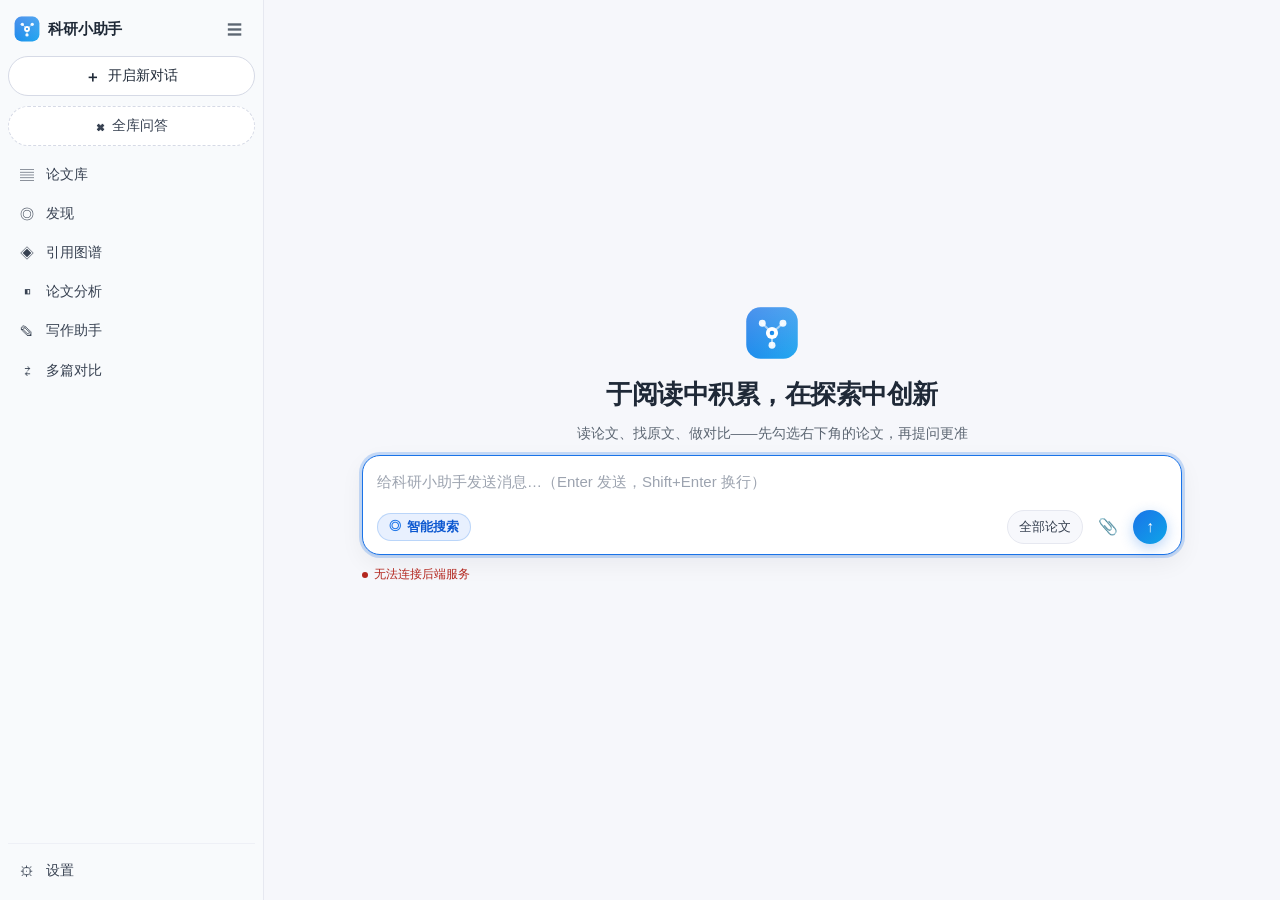
==== commit 551ab1af: "feat(web): 对话回答只露结论与下一步、证据前 3 条，新增多篇对比专属页与全库问答入口 - 新增 web/chat-core.js：对话页与对比页共用一套渲染件。回答只外露【结论】和【下一步" ====
--- a/web/index.html
+++ b/web/index.html
@@ -62,8 +62,10 @@
     .ev-head { font-size: 12px; color: var(--text-muted); display: flex; gap: 10px; flex-wrap: wrap; }
     .ev-head b { color: var(--brand); font-weight: 600; }
     .ev-text { font-size: 13px; color: var(--text-secondary); line-height: 1.6; margin-top: 6px;
-               max-height: 96px; overflow: hidden; position: relative; cursor: pointer; }
-    .ev-text.open { max-height: none; }
+               max-height: 96px; overflow: hidden; position: relative; }
+    /* 点卡片任何空白处展开/收起长证据（不用精准点到正文那几行） */
+    .ev-clickable { cursor: pointer; }
+    .ev-clickable.open .ev-text { max-height: none; }
     .ev-badge { font-size: 11px; padding: 1px 6px; border-radius: var(--radius-sm); background: var(--bg-muted); color: var(--text-muted); }
     .ev-open { font-size: 11px; padding: 1px 8px; border-radius: var(--radius-sm); background: var(--brand);
                color: #fff; text-decoration: none; white-space: nowrap; }
@@ -126,41 +128,30 @@
     table.cmp tbody tr:nth-child(even) td, table.cmp tr:nth-child(even) td { background: var(--gray-25); }
     table.cmp tr:hover td { background: var(--brand-soft); }
 
-    /* ---------- 侧栏「多篇对比」栏目 ---------- */
-    .sb-group--cmp { flex: 0 0 auto; margin-top: 4px; }
-    .sb-cmp-head { position: relative; }
-    .sb-cmp-head__caret { flex: 0 0 auto; margin-left: auto; font-size: 10px; color: var(--text-subtle);
-                          transition: transform var(--dur-fast) var(--ease); }
-    .sb-cmp-head[aria-expanded="true"] .sb-cmp-head__caret { transform: rotate(180deg); }
-    .sb-cmp-list { display: flex; flex-direction: column; gap: 1px; padding: 2px 0 4px; }
-    .sb-cmp-list[hidden] { display: none; }
-    /* 折叠态必须压过上面的 display:flex——design-system.css 里的 .app--collapsed 规则
-       优先级相同但先加载，会被这条覆盖，所以在这里按同样选择器补一条。 */
-    .app--collapsed .sb-cmp-list { display: none; }
-    .app--collapsed .sb-group--cmp { display: none; }
-    .sb-cmp {
-      display: flex; align-items: flex-start; gap: 8px; width: 100%;
-      padding: 6px 10px; border: none; border-radius: var(--radius-control);
-      background: transparent; color: var(--text-secondary); cursor: pointer; box-shadow: none;
-      font-size: 13px; line-height: 1.45; text-align: left;
-      transition: background var(--dur-fast) var(--ease), color var(--dur-fast) var(--ease);
-    }
-    .sb-cmp:hover { background: var(--bg-hover); color: var(--text-primary); }
-    .sb-cmp:focus-visible { outline: 2px solid var(--brand-ring); outline-offset: -2px; }
-    .sb-cmp__no {
-      flex: 0 0 18px; height: 18px; margin-top: 1px;
-      display: inline-flex; align-items: center; justify-content: center;
-      border-radius: 5px; background: var(--brand-soft); color: var(--brand-text);
-      font-size: 11px; font-weight: 600; line-height: 1;
-    }
-    .sb-cmp__body { min-width: 0; display: flex; flex-direction: column; gap: 1px; }
-    .sb-cmp__name { display: block; overflow: hidden; text-overflow: ellipsis; white-space: nowrap; }
-    .sb-cmp__papers { display: block; font-size: 11.5px; color: var(--text-subtle);
-                      overflow: hidden; text-overflow: ellipsis; white-space: nowrap; }
-    .sb-cmp--missing .sb-cmp__no { background: var(--warning-bg, var(--bg-surface-2));
-                                   color: var(--warning, var(--text-secondary)); }
-    .sb-cmp__tip { display: block; padding: 4px 10px 2px 36px; font-size: 11.5px;
-                   color: var(--text-subtle); line-height: 1.5; }
+    /* ---------- 回答分区：外露【结论】+【下一步】，其余折叠 ----------
+       2026-11-16 用户要求「我要的是首和尾，其他隐藏，没有则无」。
+       样式与 web/chat-core.js 的 renderAnswer 一一对应，compare.html 复用同一套类名。 */
+    .ans { display: flex; flex-direction: column; gap: 8px; }
+    .ans-lead { white-space: pre-wrap; }
+    .ans-tag { display: inline-block; margin-right: 6px; font-size: 12px; font-weight: 600;
+               color: var(--brand-text); }
+    .ans-tail { white-space: pre-wrap; border-left: 2px solid var(--brand-soft); padding-left: 10px;
+                color: var(--text-secondary); font-size: 14px; }
+    .ans-tail--empty { color: var(--text-subtle); font-size: 13px; border-left-color: var(--border-color); }
+    .ans-fold { display: flex; flex-direction: column; gap: 10px; }
+    .ans-fold[hidden] { display: none; }
+    .ans-part__body { white-space: pre-wrap; font-size: 14px; color: var(--text-secondary); }
+    .ans-toggle { align-self: flex-start; font-size: 12px; padding: 4px 12px; cursor: pointer;
+                  border: 1px solid var(--border-color); border-radius: var(--radius-chip);
+                  background: var(--bg-surface); color: var(--text-secondary); }
+    .ans-toggle:hover { background: var(--bg-hover); color: var(--text-primary); }
+
+    /* 证据超过 3 条时被折叠的那几张（chat-core.js 的 renderEvidence 只加类名） */
+    .ev--more { display: none; }
+    .ev-more { align-self: flex-start; font-size: 12px; padding: 5px 12px; cursor: pointer;
+               border: 1px solid var(--border-color); border-radius: var(--radius-chip);
+               background: var(--bg-surface); color: var(--text-secondary); }
+    .ev-more:hover { background: var(--bg-hover); color: var(--text-primary); }
 
     /* 装填案例后给输入框一个短促的底色闪烁，让用户看见"填进去了" */
     .dock__ta--filled { background: var(--brand-soft); transition: background 900ms var(--ease); }
@@ -182,6 +173,13 @@
     <button class="sb-new" id="newChat" title="清空当前对话，开启新的会话">
       <span class="sb-new__plus">＋</span>
       <span class="sb-new__txt">开启新对话</span>
+    </button>
+    <!-- 「全库问答」紧挨着新对话：它就是「新开一个会话 + 不限定论文」，
+         以前只能靠自己记住「勾 0 篇=全库」这个隐式规则（2026-11-16 用户要求显式化）。 -->
+    <button class="sb-new sb-new--alt" id="openAllScope" type="button"
+            title="开启一个全库范围的会话：不限定论文，在整个论文库里检索">
+      <span class="sb-new__plus">⌘</span>
+      <span class="sb-new__txt">全库问答</span>
     </button>
 
     <div class="sb-group sb-group--nav">
@@ -205,16 +203,14 @@
       </a>
     </div>
 
-    <!-- 多篇对比：官方 1.2.2 的四道题是评测题目，做成侧栏可一键装填的案例。
-         点一下只「装填」——勾好涉及的论文 + 填好问题，不自动发送，用户看清再按发送。 -->
-    <div class="sb-group sb-group--cmp">
-      <button class="sb-item sb-cmp-head" id="cmpToggle" type="button" aria-expanded="false"
-              title="官方题目的多篇对比：选一个案例，自动勾好论文并填入问题（不会自动发送）">
-        <span class="sb-item__ico">⇄</span>
-        <span class="sb-item__txt">多篇对比</span>
-        <span class="sb-cmp-head__caret" aria-hidden="true">▾</span>
-      </button>
-      <div class="sb-cmp-list" id="cmpList" hidden></div>
+    <!-- 全库问答 / 多篇对比：两者都是「换一个范围去问」的独立整页，不再是侧栏里
+         竖排 1/2/3/4 的装填列表（2026-11-16 用户要求：点一下直接进专属页面对话）。
+         全库问答的按钮在「开启新对话」下面；这里只放多篇对比。 -->
+    <div class="sb-group sb-group--nav">
+      <a class="sb-item" id="openCompare" href="compare.html"
+         title="多篇对比专属页面：选中若干篇论文，逐项对比（对比表可选）">
+        <span class="sb-item__ico">⇄</span><span class="sb-item__txt">多篇对比</span>
+      </a>
     </div>
 
     <div class="sb-history" id="sbHistory"></div>
@@ -288,6 +284,9 @@
        而且和其余五个整页页面交互不一致。 -->
 
 <script src="sidebar.js?v=20261031mobile"></script>
+<!-- 回答分段折叠 + 证据卡 + 角色时间线：与 compare.html 共用同一份实现，
+     避免两个页面各画一套导致展示走形。必须在下面的页面脚本之前加载。 -->
+<script src="chat-core.js?v=20261116"></script>
 
 <script>
 const chatEl = document.getElementById('chat');
@@ -497,12 +496,12 @@
   document.body.classList.add('has-conv');
   addMsg('Attention Is All You Need 的第 6 作者是谁？', 'user');
   const demoBot = addMsg('', 'bot');
-  renderAnswer(demoBot, '第 6 作者是 **Noam Shazeer**，论文首页作者列表的第 7 位' +
+  ChatCore.renderAnswer(demoBot, '第 6 作者是 **Noam Shazeer**，论文首页作者列表的第 7 位' +
     '（第 1 位 Ashish Vaswani 记为第 1 作者，按作者序号排下来第 6 位是 Noam Shazeer）。\n\n' +
     '下表是原论文前 8 位作者的信息，方便核对：\n\n' +
     '| 序号 | 姓名 | 单位 |\n|---|---|---|\n' +
     '| 1 | Ashish Vaswani | Google Brain |\n| 2 | Noam Shazeer | Google Brain |\n| 3 | Niki Parmar | Google Research |');
-  renderEvidence(demoBot, [
+  ChatCore.renderEvidence(demoBot, [
     { rank: 1, page: 1, score: 0.9123, score_type: 'rerank', channels: ['dense', 'bm25'],
       source: '1706.03762v7.pdf', text: 'Ashish Vaswani, Noam Shazeer, Niki Parmar, Jakob Uszkoreit, Llion Jones, Aidan N. Gomez, Łukasz Kaiser, Illia Polosukhin. Google Brain, Google Research, University of Toronto.' },
   ]);
@@ -552,203 +551,34 @@
         pickListEl.appendChild(label);
       });
       refreshPickSummary();
-      // 论文列表刷新后重画案例的「可用/缺哪篇」标记——它依赖库里的实际文件
-      if (typeof renderCompareCases === 'function') renderCompareCases();
     })
     .catch(() => {});
 }
 
 loadPaperFiles();
 
-// ---------- 多篇对比：官方 1.2.2 四道题的预设案例 ----------
-// 题目原文取自赛题 PDF「1.2.2 针对多篇论文的问答」第 1~4 题（科研小助手\科研小助手Agent-AI大模型.pdf 第 2 页），
-// 一字未改。论文按标题关键字在库里现找，不写死文件名——同一篇论文在库里有
-// 1706.03762v1.pdf / v7.pdf / v1_img.pdf 等多个版本，写死会漏掉用户实际保留的那份。
-//
-// 交互刻意只做「装填」不做「自动发送」：点一下就自动提问会让人不知道自己在测什么，
-// 也浪费一次完整的多智能体调用。装填后用户看得见勾了哪几篇、问题是什么，再按发送。
-const CMP_CASES = [
-  {
-    id: 'q1-bert-attention',
-    no: 1,
-    name: 'BERT 与 Transformer 架构对比',
-    papers: [
-      { label: 'Attention', keys: ['attention is all you need'], power: ['1706.03762v7.pdf', '1706.03762v1.pdf'] },
-      { label: 'BERT', keys: ['bert: pre-training'], power: ['N19-1423.pdf'] },
-    ],
-    question: '根据《Attention Is All You Need》和《BERT: Pre-training of Deep Bidirectional Transformers '
-      + 'for Language Understanding》。请对比：BERT 的架构和原始 Transformer 的 Encoder 有什么承袭关系？'
-      + 'BERT 丢弃了原始 Transformer 的哪个部分？',
-  },
-  {
-    id: 'q2-gpt-scale',
-    no: 2,
-    name: 'GPT-1 / 2 / 3 参数规模变化',
-    papers: [
-      { label: 'GPT-1', keys: ['improving language understanding'], power: ['language_understanding_paper.pdf'] },
-      { label: 'GPT-2', keys: ['unsupervised multitask learners'], power: [] },
-      { label: 'GPT-3', keys: ['few-shot learners'], power: ['2005.14165v4.pdf'] },
-    ],
-    question: '对比GPT-1、GPT-2和GPT-3的论文，说明这些模型的参数的变化。',
-  },
-  {
-    id: 'q3-gpt2-ln',
-    no: 3,
-    name: 'GPT-2 相对 GPT-1 的 LN 位置调整',
-    papers: [
-      { label: 'GPT-1', keys: ['improving language understanding'], power: ['language_understanding_paper.pdf'] },
-      { label: 'GPT-2', keys: ['unsupervised multitask learners'], power: [] },
-    ],
-    question: 'GPT-2 相比于 GPT-1，在 Transformer 的 Layer Normalization（LN）位置上做了什么关键的调整？',
-  },
-  {
-    id: 'q4-gpt-context',
-    no: 4,
-    name: 'GPT-1 → GPT-3 上下文窗口递增',
-    papers: [
-      { label: 'GPT-1', keys: ['improving language understanding'], power: ['language_understanding_paper.pdf'] },
-      { label: 'GPT-2', keys: ['unsupervised multitask learners'], power: [] },
-      { label: 'GPT-3', keys: ['few-shot learners'], power: ['2005.14165v4.pdf'] },
-    ],
-    question: '从 GPT-1 到 GPT-3，模型的最大上下文 Token 长度（Context Window）分别递增到了多少？',
-  },
-];
-
-// 库里「文件名 -> 标题」的当前快照，由 loadPaperFiles 之后的第一轮渲染填上
-let paperTitles = [];
-let cmpExpanded = false;
-
-function ensurePaperTitles() {
-  // loadPaperFiles 只拉 /papers/files（纯文件名），标题要单独问一次 /papers。
-  // 失败就让 titleOf 回落成文件名，功能不因此中断。
-  if (paperTitles.length) return Promise.resolve();
-  return fetch('/papers')
-    .then(r => r.json())
-    .then(d => {
-      // /papers 的顶层键是 papers（不是 items），字段 filename/title 直接给
-      paperTitles = (d.papers || d.items || []).map(p => ({ filename: p.filename || p.file || '', title: p.title || '' }));
-    })
-    .catch(() => {});
-}
-
-function titleOf(fn) {
-  const hit = paperTitles.find(p => p.filename === fn);
-  return (hit && hit.title) ? hit.title : fn;
-}
-
-function resolveCase(kase) {
-  // 返回 {picked: [文件名], missing: [标签], fetched: [标题]}
-  const available = pickListEl ? Array.from(pickListEl.querySelectorAll('input[type="checkbox"]')).map(i => i.value) : [];
-  const picked = [];
-  const missing = [];
-  const fetched = [];
-  kase.papers.forEach(spec => {
-    const hit = available.find(fn => {
-      const t = titleOf(fn).toLowerCase();
-      return spec.keys.some(k => t.includes(k));
-    });
-    if (!hit) { missing.push(spec.label); return; }
-    if (picked.includes(hit)) return;           // GPT 三篇可能命中同一份，去重
-    picked.push(hit);
-    fetched.push(titleOf(hit));
-  });
-  return { picked, missing, fetched };
-}
-
-function renderCompareCases() {
-  const listEl = document.getElementById('cmpList');
-  if (!listEl) return;
-  listEl.innerHTML = '';
-
-  CMP_CASES.forEach(kase => {
-    const { picked, missing } = resolveCase(kase);
-    const btn = document.createElement('button');
-    btn.type = 'button';
-    btn.className = 'sb-cmp' + (missing.length ? ' sb-cmp--missing' : '');
-    btn.dataset.caseId = kase.id;
-    btn.title = picked.length
-      ? `${kase.name}\n将勾选：${picked.join('、')}\n（不会自动发送，装填后请确认再按发送）`
-      : `${kase.name}\n库里缺少这篇论文`;
-
-    const no = document.createElement('span');
-    no.className = 'sb-cmp__no';
-    no.textContent = String(kase.no);
-
-    const body = document.createElement('span');
-    body.className = 'sb-cmp__body';
-    const nm = document.createElement('span');
-    nm.className = 'sb-cmp__name';
-    nm.textContent = kase.name;
-    const sub = document.createElement('span');
-    sub.className = 'sb-cmp__papers';
-    sub.textContent = missing.length
-      ? `缺 ${missing.join('、')}　可用 ${picked.length} 篇`
-      : `${picked.length} 篇：${kase.papers.map(p => p.label).join(' / ')}`;
-    body.appendChild(nm);
-    body.appendChild(sub);
-
-    btn.appendChild(no);
-    btn.appendChild(body);
-    btn.addEventListener('click', () => applyCompareCase(kase.id));
-    listEl.appendChild(btn);
-  });
-
-  const tip = document.createElement('div');
-  tip.className = 'sb-cmp__tip';
-  tip.textContent = '点一下只填好问题与勾选，不会自动发送';
-  listEl.appendChild(tip);
-}
-
-function applyCompareCase(caseId) {
-  const kase = CMP_CASES.find(k => k.id === caseId);
-  if (!kase) return;
-  const { picked, missing } = resolveCase(kase);
-
-  if (!picked.length) {
-    statusEl.textContent = `这个案例需要的论文都不在库里：${missing.join('、')}`;
-    statusEl.className = 'status bad';
-    return;
-  }
-
-  // 勾选：先全部取消，再勾案例需要的——案例是"整组对比"，残留别的勾选会污染 range
-  pickListEl.querySelectorAll('input[type="checkbox"]').forEach(box => {
-    box.checked = picked.includes(box.value);
-  });
+// ---------- 全库问答：把「勾 0 篇=全库」这个隐式规则变成一个看得见的入口 ----------
+// 2026-11-16 用户要求「正常开启新会话加一个全库的选项」。这里不改检索逻辑：
+// 全库本来就是「一篇都不勾」，按钮只是替用户清空勾选、新开一个会话，并把范围写在提示条上。
+function startAllScopeChat() {
+  const boxes = pickListEl.querySelectorAll('input[type="checkbox"]');
+  boxes.forEach(b => { b.checked = false; });
   refreshPickSummary();
-
-  inputEl.value = kase.question;
-  autoGrow();
+  startNewChat();
+  statusEl.textContent = '全库问答：本次会话不限定论文，在整个论文库里检索';
+  statusEl.className = 'status ok';
   inputEl.focus();
-  // 让用户看见"填进去了"，否则只看到输入框变了以为是自己打错的
-  inputEl.classList.add('dock__ta--filled');
-  setTimeout(() => inputEl.classList.remove('dock__ta--filled'), 900);
-
-  if (missing.length) {
-    statusEl.textContent = `已装填 ${kase.no}. ${kase.name}（勾了 ${picked.length} 篇）· 注意：库里缺 ${missing.join('、')}，这道题会按现有论文作答并如实说明缺失`;
-    statusEl.className = 'status bad';
-  } else {
-    statusEl.textContent = `已装填 ${kase.no}. ${kase.name}（勾了 ${picked.length} 篇）· 确认后按发送`;
-    statusEl.className = 'status ok';
-  }
-}
-
-function setCompareExpanded(on) {
-  cmpExpanded = on;
-  const listEl = document.getElementById('cmpList');
-  const headEl = document.getElementById('cmpToggle');
-  if (listEl) listEl.hidden = !on;
-  if (headEl) headEl.setAttribute('aria-expanded', on ? 'true' : 'false');
-}
-
-(function bindComparePanel() {
-  const headEl = document.getElementById('cmpToggle');
-  if (!headEl) return;
-  headEl.addEventListener('click', () => setCompareExpanded(!cmpExpanded));
-  // 标题必须先拉到，否则案例会全部显示成"缺"
-  ensurePaperTitles().then(() => renderCompareCases());
-})();
+}
+
+const openAllScopeEl = document.getElementById('openAllScope');
+if (openAllScopeEl) openAllScopeEl.addEventListener('click', startAllScopeChat);
 
 // ---------- 健康检查：确认后端活着 ----------
+// ?scope=all：从别的页面点「全库问答」跳回来时，等 /papers/files 拉完再清空勾选——
+// 勾选列表是异步填的，立刻清会清到空 DOM，存下来的勾选还在。
+Promise.resolve(loadPaperFiles()).then(() => {
+  if (new URLSearchParams(location.search).get('scope') === 'all') startAllScopeChat();
+});
 // 安全整改后 /health 对匿名访客只返回 {status, version}，模型名与当日预算只在
 // 管理员登录后才给（那属于运维细节，不该暴露给公开演示的评委）。所以这里不能
 // 无条件拼 `模型 ${d.model}`，否则页脚会显示「模型 undefined」。
@@ -765,159 +595,6 @@
   });
 
 
-// ---------- 证据卡片：把检索到的原文、页码、融合分、命中通道摊开给用户看 ----------
-function renderEvidence(botEl, items) {
-  const box = document.createElement('div');
-  box.className = 'evidence';
-
-  if (!items || items.length === 0) {
-    const miss = document.createElement('div');
-    miss.className = 'ev miss';
-    miss.innerHTML = '<div class="ev-head"><b>证据不足</b><span class="ev-badge">未检索到原文</span></div>' +
-      '<div class="ev-text open">论文库里没有找到能回答这个问题的段落，因此系统应当拒答，而不是编造。</div>';
-    box.appendChild(miss);
-  } else {
-    items.forEach(it => {
-      const card = document.createElement('div');
-      card.className = 'ev';
-      const channels = (it.channels || []).join(' + ') || '未知';
-      // score 有两种口径，后端用 score_type 区分（app/agent.py:980）：
-      //   rrf    —— RRF 融合分，由多路名次换算，恒为正，不是"相似度概率"
-      //   rerank —— 交叉编码器的原始 logit，可为负，越大越相关
-      // 二者不可比，标签必须分开写；否则用户看到"融合分 -0.0777"会以为融合分能是负的。
-      const isRerank = it.score_type === 'rerank';
-      const scoreLabel = isRerank ? '重排分' : '融合分';
-      const scoreTip = isRerank
-        ? '交叉编码器对"问题—原文"打的原始分，可为负，越大越相关'
-        : '多路召回按名次融合得到的分，恒为正，不是相似度概率';
-      card.innerHTML =
-        '<div class="ev-head">' +
-        `<b>证据 #${it.rank}</b>` +
-        `<span>第 ${it.page == null ? '?' : it.page} 页</span>` +
-        `<span title="${scoreTip}">${scoreLabel} ${Number(it.score).toFixed(4)}</span>` +
-        `<span>命中通道 ${channels}</span>` +
-        `<span class="ev-badge">${it.source}</span>` +
-        // 点一下直接翻到原文那一页：paper=文件名，page=1 基页码（阅读页会把该页滚到顶部）
-        `<a class="ev-open" target="_blank" rel="noopener" ` +
-        `href="/ui/reader.html?paper=${encodeURIComponent(it.source)}&page=${it.page == null ? 1 : it.page}">打开原文</a>` +
-        '</div>' +
-        `<div class="ev-text">${escapeHtml(it.text).slice(0, 400)}${it.text.length > 400 ? '…' : ''}</div>`;
-      card.querySelector('.ev-text').addEventListener('click', e => {
-        e.currentTarget.classList.toggle('open');
-      });
-      box.appendChild(card);
-    });
-  }
-  botEl.insertAdjacentElement('afterend', box);
-}
-
-function escapeHtml(s) {
-  return String(s).replace(/[&<>"']/g, c => (
-    { '&': '&amp;', '<': '&lt;', '>': '&gt;', '"': '&quot;', "'": '&#39;' }[c]
-  ));
-}
-
-// ---------- 角色时间线：Planner → Retriever → Extractor → Verifier → Writer ----------
-// 后端 app/agent.py 的 RoleRun 已经按执行顺序追加，这里按顺序画即可。
-function renderRoles(botEl, items, status) {
-  if (!items || items.length === 0) return null;
-  const box = document.createElement('div');
-  box.className = 'roles';
-
-  const head = document.createElement('div');
-  head.className = 'roles-head';
-  head.innerHTML = '<b>多智能体协作</b>';
-  if (status) {
-    const st = document.createElement('span');
-    st.className = 'role-status';
-    st.textContent = status;
-    head.appendChild(st);
-  }
-  box.appendChild(head);
-
-  const list = document.createElement('div');
-  list.className = 'role-list';
-  items.forEach(it => {
-    const row = document.createElement('div');
-    row.className = 'role' + (it.ok === false ? ' fail' : '');
-    const ms = Number(it.duration_ms || 0);
-    row.innerHTML =
-      '<div class="role-dot"><i></i><span></span></div>' +
-      '<div class="role-body">' +
-      '<div class="role-title"><b>' + escapeHtml(it.label || it.role) + '</b>' +
-      (ms ? `<span class="role-ms">${ms} ms</span>` : '') +
-      '</div>' +
-      '<div class="role-text">' + escapeHtml(it.summary || '') + '</div>' +
-      '</div>';
-    list.appendChild(row);
-  });
-  box.appendChild(list);
-  botEl.insertAdjacentElement('afterend', box);
-  return box;
-}
-
-function addMsg(text, cls) {
-  const div = document.createElement('div');
-  div.className = 'msg ' + cls;
-  div.textContent = text;
-  chatEl.appendChild(div);
-  chatScrollEl.scrollTop = chatScrollEl.scrollHeight;
-  return div;
-}
-
-// ---------- 把模型输出的 Markdown 表格渲染成真表格（其余文字原样保留） ----------
-function looksLikeRow(line) {
-  return /^\s*\|.*\|\s*$/.test(line);
-}
-
-function buildTable(rows) {
-  // 去掉 |---|---| 这种分隔行
-  const body = rows.filter(r => !/^\s*\|[\s:|-]+\|\s*$/.test(r));
-  if (body.length < 2) return null;
-  const splitCells = r => r.trim().replace(/^\|/, '').replace(/\|$/, '').split('|').map(s => s.trim());
-  const table = document.createElement('table');
-  table.className = 'cmp';
-  body.forEach((row, idx) => {
-    const tr = document.createElement('tr');
-    splitCells(row).forEach(text => {
-      const cell = document.createElement(idx === 0 ? 'th' : 'td');
-      cell.textContent = text;  // 用 textContent，不解析 HTML，防注入
-      tr.appendChild(cell);
-    });
-    table.appendChild(tr);
-  });
-  // 外面套一层：手机上表格可以横向滚动，不把整页撑破
-  const wrap = document.createElement('div');
-  wrap.className = 'table-wrap';
-  wrap.appendChild(table);
-  return wrap;
-}
-
-function renderAnswer(el, text) {
-  el.textContent = '';
-  const lines = text.split('\n');
-  let buffer = [];
-  const flush = () => {
-    if (!buffer.length) return;
-    const block = document.createElement('div');
-    block.textContent = buffer.join('\n');
-    el.appendChild(block);
-    buffer = [];
-  };
-  for (let i = 0; i < lines.length; i++) {
-    if (looksLikeRow(lines[i])) {
-      const rows = [];
-      while (i < lines.length && looksLikeRow(lines[i])) { rows.push(lines[i]); i++; }
-      i--;
-      const table = buildTable(rows);
-      if (table) { flush(); el.appendChild(table); }
-      else { buffer.push(...rows); }
-    } else {
-      buffer.push(lines[i]);
-    }
-  }
-  flush();
-}
 
 // ---------- 核心：消费 SSE 流 ----------
 async function send() {
@@ -1000,6 +677,8 @@
           statusText = ev.text || '';
         } else if (ev.type === 'answer_delta') {
           answer += ev.text;
+          // 流式期间先原样显示（逐段折叠会让文字在用户眼皮底下跳来跳去），
+          // 收尾时再统一交给 renderAnswer 折成【结论】+【下一步】。
           botEl.textContent = answer;
         } else if (ev.type === 'tool_call') {
           traceEl = traceEl || addMsg('', 'trace');
@@ -1015,9 +694,11 @@
     }
 
     if (!answer) botEl.textContent = '（没有返回内容）';
-    // 先画协作时间线，再画证据卡片：时间线讲"怎么找到这些证据"，放在证据上方更顺
-    const rolesBox = roleItems.length ? renderRoles(botEl, roleItems, statusText) : null;
-    renderEvidence(rolesBox || botEl, evidenceItems);
+    else ChatCore.renderAnswer(botEl, answer);
+    // 先画协作时间线，再画证据卡片：时间线讲"怎么找到这些证据"，放在证据上方更顺。
+    // 证据默认只摊开前 3 条，其余点「展开全部」再看（2026-11-16 用户要求）。
+    const rolesBox = roleItems.length ? ChatCore.renderRoles(botEl, roleItems, statusText) : null;
+    ChatCore.renderEvidence(rolesBox || botEl, evidenceItems);
 
     // 成功拿到回答才记入历史：失败/空回答不污染下一轮
     if (answer) {
--- a/web/design-system.css
+++ b/web/design-system.css
@@ -755,6 +755,8 @@
 }
 .sb-new:hover { background: var(--brand-soft); border-color: var(--brand); color: var(--brand-active); }
 .sb-new__plus { font-size: 15px; font-weight: 600; line-height: 1; }
+/* 「全库问答」是次一级入口：跟「开启新对话」同一行样式，但边框更淡，免得两个按钮抢焦点 */
+.sb-new--alt { border-style: dashed; color: var(--text-secondary); font-weight: 400; }
 
 /* 功能入口 / 历史列表通用行 */
 .sb-group { display: flex; flex-direction: column; gap: 1px; }
@@ -869,8 +871,6 @@
 .app--collapsed .sb-label,
 .app--collapsed .sb-item__txt,
 .app--collapsed .sb-new__txt,
-.app--collapsed .sb-cmp-head__caret,
-.app--collapsed .sb-cmp-list,
 .app--collapsed .sb-history { display: none; }
 .app--collapsed .sb-head { padding-left: 0; padding-right: 0; justify-content: center; }
 .app--collapsed .sb-head-act { display: flex; }
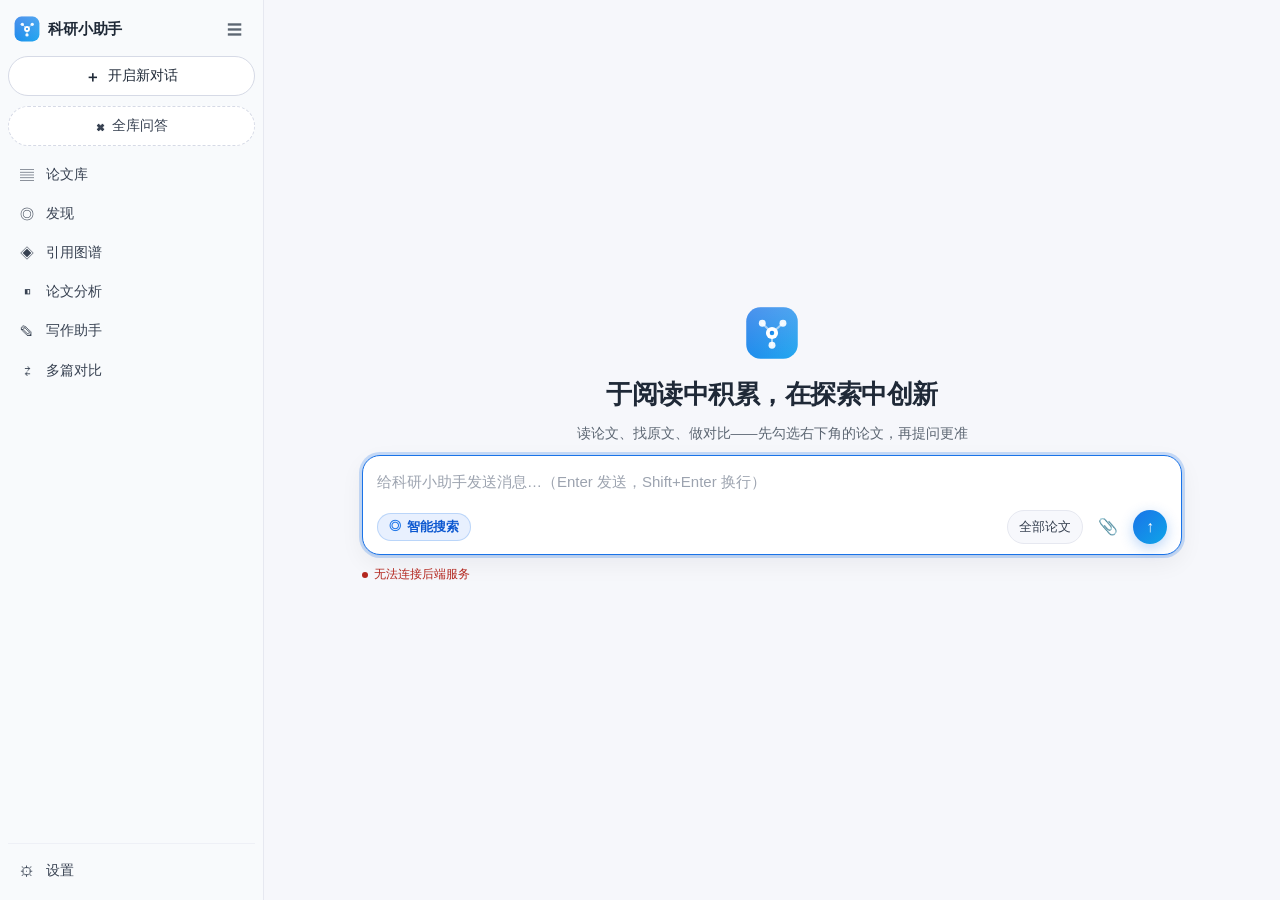
==== commit 50ca5762: "fix(web): 补回被误删的 addMsg，结论与下一步改成边流边折叠 - 抽 chat-core.js 时把 index.html 里的 addMsg 一并删掉了却没搬过去，   send() " ====
--- a/web/index.html
+++ b/web/index.html
@@ -140,6 +140,8 @@
     .ans-tail--empty { color: var(--text-subtle); font-size: 13px; border-left-color: var(--border-color); }
     .ans-fold { display: flex; flex-direction: column; gap: 10px; }
     .ans-fold[hidden] { display: none; }
+    /* 流式期间【下一步】还没流出来时挂这个类，先写「正在生成…」 */
+    .ans-tail--pending { color: var(--text-subtle); font-size: 13px; border-left-color: var(--border-color); }
     .ans-part__body { white-space: pre-wrap; font-size: 14px; color: var(--text-secondary); }
     .ans-toggle { align-self: flex-start; font-size: 12px; padding: 4px 12px; cursor: pointer;
                   border: 1px solid var(--border-color); border-radius: var(--radius-chip);
@@ -573,6 +575,20 @@
 const openAllScopeEl = document.getElementById('openAllScope');
 if (openAllScopeEl) openAllScopeEl.addEventListener('click', startAllScopeChat);
 
+// ---------- 往对话流里加一条气泡 ----------
+// 2026-11-16 回归：抽 chat-core.js 时把这段一并删掉了，却没搬过去，留下 send() 里
+// 对未定义函数的调用。点是同步抛 ReferenceError，用户看到的就是「点发送毫无反应」。
+// 教训：抽公共代码要按「函数名在这份文件里还有没有定义」逐一核，不能只看 diff 里
+// 那一片是不是都搬走了。历史渲染、错误提示、协作轨迹都依赖它，别再顺手删。
+function addMsg(text, cls) {
+  const div = document.createElement('div');
+  div.className = 'msg ' + cls;
+  div.textContent = text;
+  chatEl.appendChild(div);
+  chatScrollEl.scrollTop = chatScrollEl.scrollHeight;
+  return div;
+}
+
 // ---------- 健康检查：确认后端活着 ----------
 // ?scope=all：从别的页面点「全库问答」跳回来时，等 /papers/files 拉完再清空勾选——
 // 勾选列表是异步填的，立刻清会清到空 DOM，存下来的勾选还在。
@@ -623,7 +639,14 @@
   saveSessions();
   sbRenderHistory();
 
-  const botEl = addMsg('', 'bot');
+  // 助手气泡自己建：addMsg 对空文本会直接返回 null（它的判空是给渲染历史用的），
+  // 这里要的恰恰是一个先空着、再被流式填进去的容器。
+  const botEl = document.createElement('div');
+  botEl.className = 'msg bot';
+  chatEl.appendChild(botEl);
+  chatScrollEl.scrollTop = chatScrollEl.scrollHeight;
+  // 流式渲染器：回答边到边折叠，收尾时收口（收起按钮文案、把未写完的段落补画）
+  const streamAns = ChatCore.streamAnswer(botEl);
   let traceEl = null;
   let answer = '';
   let evidenceItems = [];
@@ -677,9 +700,9 @@
           statusText = ev.text || '';
         } else if (ev.type === 'answer_delta') {
           answer += ev.text;
-          // 流式期间先原样显示（逐段折叠会让文字在用户眼皮底下跳来跳去），
-          // 收尾时再统一交给 renderAnswer 折成【结论】+【下一步】。
-          botEl.textContent = answer;
+          // 边收边折叠：模型刚吐出【结论】就显示在顶部，依据/局限继续写进下面的折叠区，
+          // 结构一次建好就不再重建，所以文字不会在用户眼皮底下跳位置。
+          streamAns.push(answer);
         } else if (ev.type === 'tool_call') {
           traceEl = traceEl || addMsg('', 'trace');
           traceEl.textContent += `🔧 调用 ${ev.tool}(${ev.arguments})\n`;
@@ -694,7 +717,8 @@
     }
 
     if (!answer) botEl.textContent = '（没有返回内容）';
-    else ChatCore.renderAnswer(botEl, answer);
+    else streamAns.finish();
+    streamAns.stop();
     // 先画协作时间线，再画证据卡片：时间线讲"怎么找到这些证据"，放在证据上方更顺。
     // 证据默认只摊开前 3 条，其余点「展开全部」再看（2026-11-16 用户要求）。
     const rolesBox = roleItems.length ? ChatCore.renderRoles(botEl, roleItems, statusText) : null;
@@ -709,6 +733,9 @@
     }
   } catch (e) {
     addMsg('请求失败：' + e.message, 'err');
+    // 出错时把已经收到的部分按同样结构收口，别留下一坨半渲染的原始文本
+    if (answer) streamAns.finish();
+    streamAns.stop();
   } finally {
     sendEl.disabled = false;
     inputEl.focus();
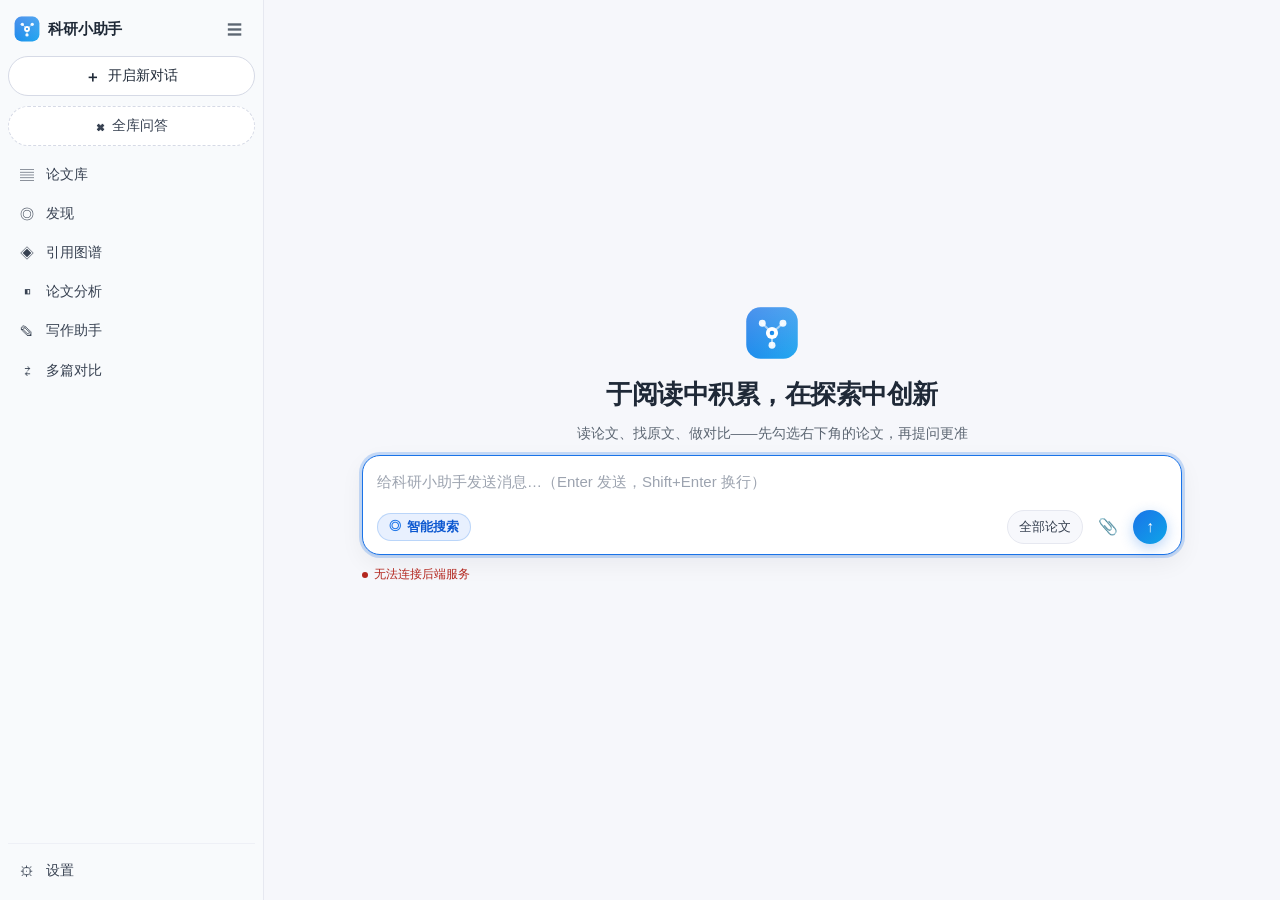
==== commit dda9b6ee: "fix(web): 回答改成纯 DOM 卡片，修空结论与被吞的段落，协作并进折叠区 - 结论区被半角引号截断成空标签：renderAnswer 原来拼 innerHTML，正文没转义，一个引号就让 ." ====
--- a/web/index.html
+++ b/web/index.html
@@ -140,6 +140,8 @@
     .ans-tail--empty { color: var(--text-subtle); font-size: 13px; border-left-color: var(--border-color); }
     .ans-fold { display: flex; flex-direction: column; gap: 10px; }
     .ans-fold[hidden] { display: none; }
+    /* 没有内容的段（模型没给这一段）不占位、不留空标签 */
+    .ans-part[hidden] { display: none; }
     /* 流式期间【下一步】还没流出来时挂这个类，先写「正在生成…」 */
     .ans-tail--pending { color: var(--text-subtle); font-size: 13px; border-left-color: var(--border-color); }
     .ans-part__body { white-space: pre-wrap; font-size: 14px; color: var(--text-secondary); }
@@ -457,7 +459,13 @@
     document.body.classList.toggle('has-conv', showFallback);
     return;
   }
-  msgs.forEach(m => addMsg(m.content, m.role === 'user' ? 'user' : 'bot'));
+  msgs.forEach(m => {
+    const el = addMsg('', m.role === 'user' ? 'user' : 'bot');
+    if (m.role === 'user') el.textContent = m.content;
+    // 历史里的助手回答也走同一张回答卡片：外露结论+下一步，其余折叠。
+    // 以前直接 addMsg(content,'bot') 会把【依据】整段摊在外面（2026-11-16 用户反馈）。
+    else ChatCore.renderAnswer(el, m.content);
+  });
 }
 
 function startNewChat() {
@@ -720,9 +728,10 @@
     else streamAns.finish();
     streamAns.stop();
     // 先画协作时间线，再画证据卡片：时间线讲"怎么找到这些证据"，放在证据上方更顺。
-    // 证据默认只摊开前 3 条，其余点「展开全部」再看（2026-11-16 用户要求）。
-    const rolesBox = roleItems.length ? ChatCore.renderRoles(botEl, roleItems, statusText) : null;
-    ChatCore.renderEvidence(rolesBox || botEl, evidenceItems);
+    // 2026-11-16 用户要求「多智能体协作也放到展开隐藏中」：并进回答卡片的折叠区，
+    // 与依据/局限一起展开，不再单独占一块外露区域。
+    streamAns.foldRoles(roleItems, statusText);
+    ChatCore.renderEvidence(botEl, evidenceItems);
 
     // 成功拿到回答才记入历史：失败/空回答不污染下一轮
     if (answer) {
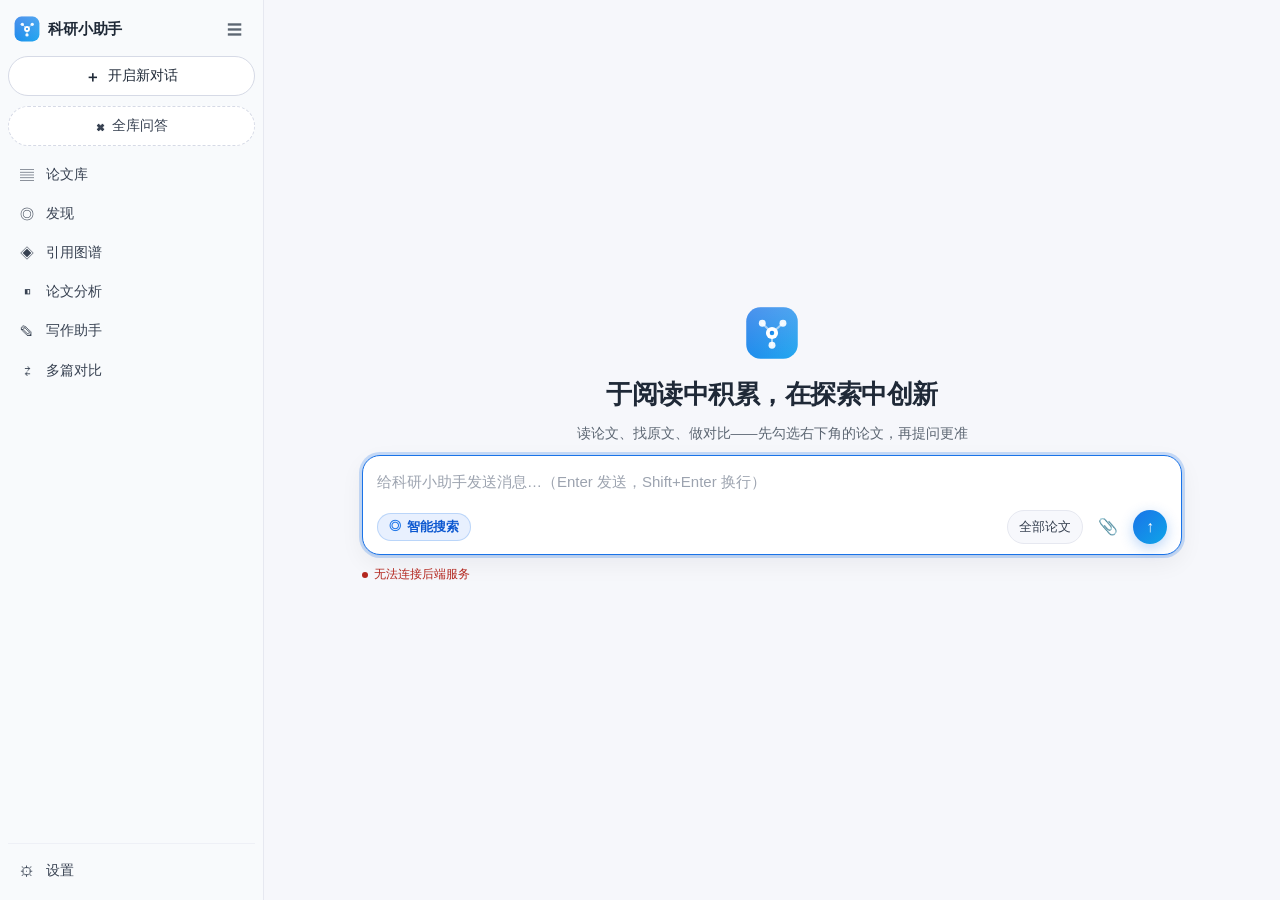
==== commit d3cf4fdc: "fix(web): 目录类证据不再给打开原文入口，修 Missing PDF" ====
--- a/web/index.html
+++ b/web/index.html
@@ -70,6 +70,8 @@
     .ev-open { font-size: 11px; padding: 1px 8px; border-radius: var(--radius-sm); background: var(--brand);
                color: #fff; text-decoration: none; white-space: nowrap; }
     .ev-open:hover { background: var(--brand-active); }
+    /* 目录条目没有对应 PDF，按钮退化成灰字，避免点进去报 Missing PDF */
+    .ev-open--off { background: var(--bg-muted); color: var(--text-subtle); cursor: default; }
 
     /* ---------- 角色时间线：四智能体协作过程可核验 ----------
        官方赛题「AI 技术深度」点名要「多智能体协同」。这里把 Planner/Retriever/
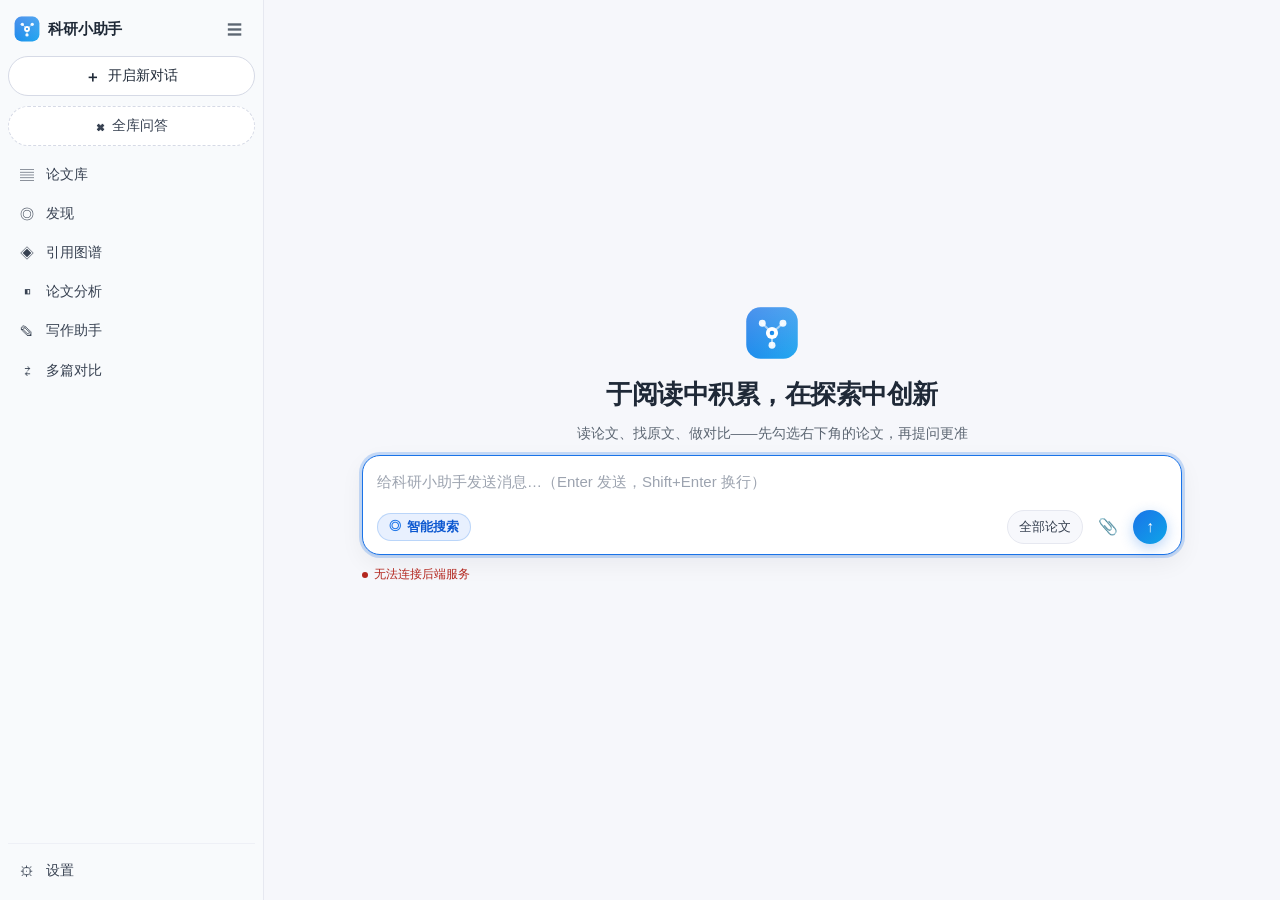
==== commit 0904333e: "fix(agent): 全库清单不再占证据位，统计类问题不带检索片段" ====
--- a/web/index.html
+++ b/web/index.html
@@ -733,7 +733,11 @@
     // 2026-11-16 用户要求「多智能体协作也放到展开隐藏中」：并进回答卡片的折叠区，
     // 与依据/局限一起展开，不再单独占一块外露区域。
     streamAns.foldRoles(roleItems, statusText);
-    ChatCore.renderEvidence(botEl, evidenceItems);
+    // 证据为 0 且正文提到【论文库清单】→ 这是清单类问题，不画证据区
+    // （否则会显示「证据不足」，而答案其实来自全库清单，自相矛盾）。
+    ChatCore.renderEvidence(botEl, evidenceItems, {
+      catalog: !evidenceItems.length && /论文库清单/.test(answer || '')
+    });
 
     // 成功拿到回答才记入历史：失败/空回答不污染下一轮
     if (answer) {
--- a/web/design-system.css
+++ b/web/design-system.css
@@ -150,11 +150,12 @@
   --hl-find-current:   rgba(255, 140, 0, .62);    /* 当前那一处 */
   --hl-find-current-ring: rgba(216, 92, 0, .85);
   /* 引用出处高亮：写作助手「读原文」跳过来时涂的那一段。
-     刻意用跟搜索不同的绿色系——两者可能同时出现在一页上，
-     颜色一样的话用户分不清"这是我搜的词"还是"这是那篇论文支撑那句话的地方"。 */
-  --hl-claim:          rgba(16, 185, 129, .26);
-  --hl-claim-hot:      rgba(16, 185, 129, .55);
-  --hl-claim-ring:     rgba(5, 150, 105, .72);
+     2026-11-17 用户要求「高亮统一颜色」：原来这里单独一套绿色，跟全文搜索的黄色
+     同时出现在一页上时像两种提示。现在对齐搜索高亮的黄色系（--hl-find-text /
+     --hl-find-current），全站只有一种「这里有关键内容」的颜色。 */
+  --hl-claim:          var(--hl-find-text);
+  --hl-claim-hot:      var(--hl-find-current);
+  --hl-claim-ring:     var(--hl-find-current-ring);
 
   /* ---------- 界面语义：文字 ---------- */
   --text-primary:   var(--gray-800);  /* 标题、正文 */
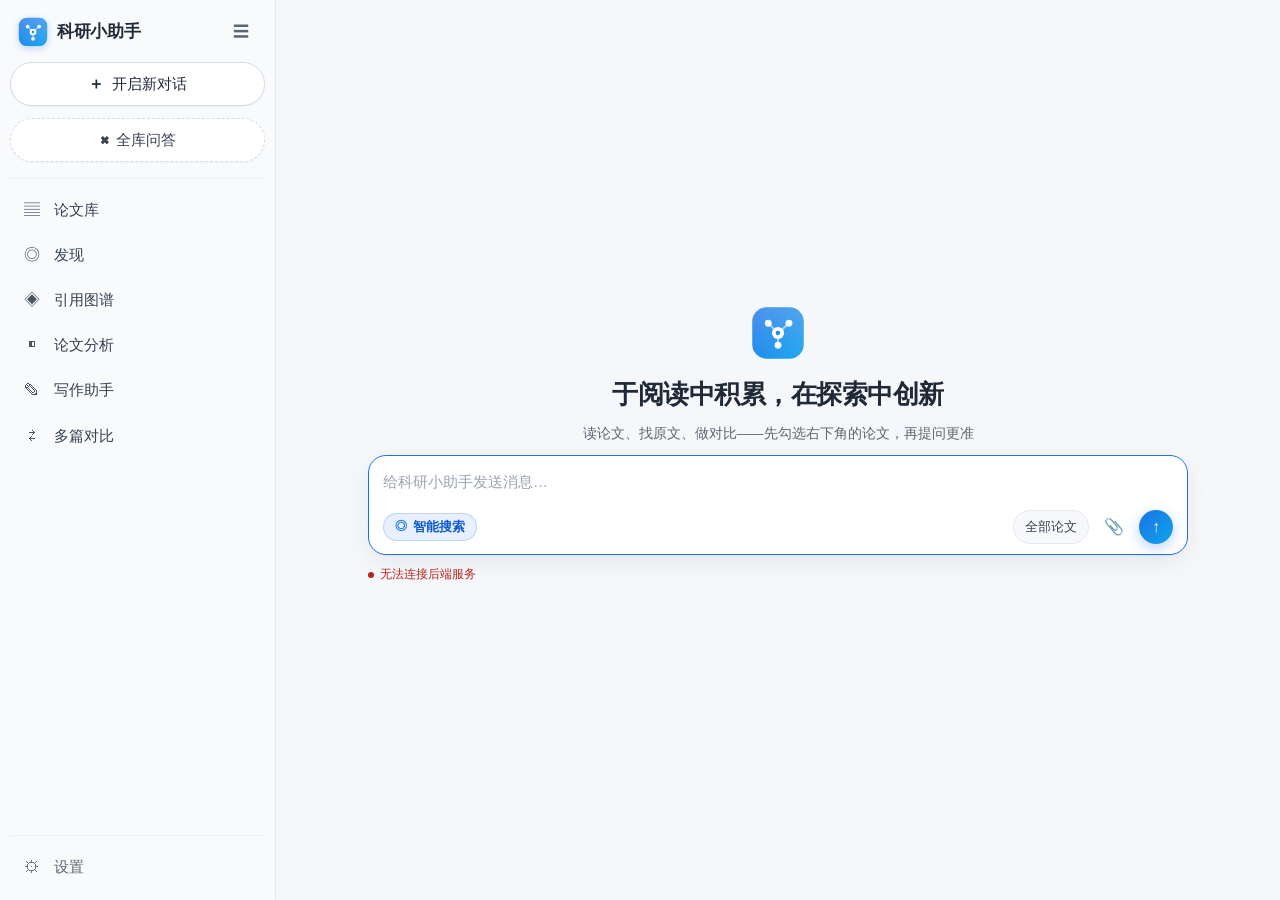
==== commit 538f8a60: "style(web): 输入坞去掉内层聚焦框与 placeholder 里的按键提示 文字输入框的聚焦反馈只交给外层 .dock__box:focus-within 的边框变色，textarea 自身" ====
--- a/web/index.html
+++ b/web/index.html
@@ -257,7 +257,7 @@
 
         <div class="dock__box">
           <textarea class="dock__ta" id="q" rows="1"
-                    placeholder="给科研小助手发送消息…（Enter 发送，Shift+Enter 换行）"
+                    placeholder="给科研小助手发送消息…"
                     aria-label="输入你的问题"></textarea>
           <div class="dock__tools">
             <!-- 「深度思考」（多智能体协作）本来是每轮都跑的，做成开关会变成关不掉的假开关，
--- a/web/design-system.css
+++ b/web/design-system.css
@@ -657,10 +657,15 @@
    ========================================================================== */
 
 :root {
-  --sidebar-w: 264px;
+  --sidebar-w: 276px;
   --sidebar-w-collapsed: 64px;
   --sidebar-bg: var(--gray-50);
-  --sidebar-item-h: 38px;
+  --sidebar-item-h: 42px;
+  /* 2026-11-17 侧栏字号与装饰：菜单项从 13.5px 提到 15px，行高 38→42，
+     标题 15→17。只是视觉层，DOM 与 JS 一律不动。 */
+  --sb-font: 15px;
+  --sb-font-sm: 13px;
+  --sidebar-item-gap: 3px;
 }
 
 body.app {
@@ -679,7 +684,7 @@
   display: flex;
   flex-direction: column;
   gap: 2px;
-  padding: 10px 8px;
+  padding: 12px 10px;
   background: var(--sidebar-bg);
   border-right: 1px solid var(--border-color);
   transition: width var(--dur-fast) var(--ease), flex-basis var(--dur-fast) var(--ease);
@@ -689,45 +694,48 @@
 .sb-head {
   display: flex;
   align-items: center;
-  gap: 8px;
-  padding: 4px 6px 10px;
+  gap: 9px;
+  padding: 4px 8px 12px;
   flex: 0 0 auto;
 }
 .sb-logo {
   display: flex;
   align-items: center;
-  gap: 8px;
+  gap: 9px;
   min-width: 0;
   text-decoration: none;
   color: var(--text-primary);
 }
 /* 品牌图标：logo.svg 自带渐变，外面不再铺 --brand-grad 底，否则蓝色渐变叠在蓝色底上会糊成一团 */
 .sb-logo__mark {
-  flex: 0 0 26px;
-  width: 26px;
-  height: 26px;
+  flex: 0 0 30px;
+  width: 30px;
+  height: 30px;
   display: block;
+  border-radius: 9px;
+  box-shadow: 0 2px 6px rgba(37, 99, 235, .22);
 }
 .sb-logo__name {
-  font-size: 15px;
-  font-weight: 600;
-  letter-spacing: -.01em;
+  font-size: 17px;
+  font-weight: 650;
+  letter-spacing: -.015em;
   white-space: nowrap;
 }
 .sb-toggle {
   margin-left: auto;
   flex: 0 0 auto;
-  width: 30px;
-  height: 30px;
+  width: 32px;
+  height: 32px;
   padding: 0;
   border: none;
-  border-radius: 8px;
+  border-radius: 9px;
   background: transparent;
   color: var(--text-muted);
-  font-size: 15px;
+  font-size: 16px;
   line-height: 1;
   box-shadow: none;
   cursor: pointer;
+  transition: background var(--dur-fast) var(--ease), color var(--dur-fast) var(--ease);
 }
 .sb-toggle:hover { background: var(--bg-hover); color: var(--text-primary); }
 .sb-head-act { display: none; }
@@ -739,72 +747,134 @@
   justify-content: center;
   gap: 8px;
   width: 100%;
-  height: 40px;
-  padding: 0 12px;
-  margin-bottom: 8px;
+  height: 44px;
+  padding: 0 14px;
+  margin-bottom: 10px;
   border: 1px solid var(--border-strong);
   border-radius: var(--radius-chip);
   background: var(--bg-surface);
   color: var(--text-primary);
-  font-size: 13.5px;
+  font-size: var(--sb-font);
   font-weight: 500;
   cursor: pointer;
-  box-shadow: none;
-  transition: background var(--dur-fast) var(--ease), border-color var(--dur-fast) var(--ease);
+  box-shadow: 0 1px 2px rgba(15, 23, 42, .04);
+  transition: background var(--dur-fast) var(--ease), border-color var(--dur-fast) var(--ease),
+              box-shadow var(--dur-fast) var(--ease), transform var(--dur-fast) var(--ease);
   white-space: nowrap;
   flex: 0 0 auto;
 }
-.sb-new:hover { background: var(--brand-soft); border-color: var(--brand); color: var(--brand-active); }
-.sb-new__plus { font-size: 15px; font-weight: 600; line-height: 1; }
+.sb-new:hover {
+  background: var(--brand-soft);
+  border-color: var(--brand);
+  color: var(--brand-active);
+  box-shadow: 0 3px 10px rgba(37, 99, 235, .16);
+  transform: translateY(-1px);
+}
+.sb-new:active { transform: translateY(0); }
+.sb-new__plus { font-size: 16px; font-weight: 600; line-height: 1; }
 /* 「全库问答」是次一级入口：跟「开启新对话」同一行样式，但边框更淡，免得两个按钮抢焦点 */
 .sb-new--alt { border-style: dashed; color: var(--text-secondary); font-weight: 400; }
+.sb-new--alt:hover { box-shadow: 0 3px 10px rgba(15, 23, 42, .08); }
 
 /* 功能入口 / 历史列表通用行 */
-.sb-group { display: flex; flex-direction: column; gap: 1px; }
-.sb-group--nav { flex: 0 0 auto; }
+.sb-group { display: flex; flex-direction: column; gap: var(--sidebar-item-gap); }
+.sb-group--nav {
+  flex: 0 0 auto;
+  margin-top: 2px;
+}
+/* 侧栏里有两个 .sb-group--nav（五项主入口 + 单独的「多篇对比」），
+   只在「上一个兄弟不是 nav 组」（＝主入口那一块）上面加一道细分隔，
+   免得把「多篇对比」在下边框处割成另一组。 */
+.sb-group--nav:not(.sb-group--nav + .sb-group--nav) {
+  padding-top: 10px;
+  border-top: 1px solid var(--border-color-alt);
+  margin-top: 4px;
+}
 .sb-label {
-  padding: 12px 10px 4px;
-  font-size: 11px;
+  padding: 14px 10px 6px;
+  font-size: 11.5px;
   font-weight: 600;
-  letter-spacing: .04em;
+  letter-spacing: .06em;
   color: var(--text-subtle);
   white-space: nowrap;
 }
 .sb-item {
+  position: relative;
   display: flex;
   align-items: center;
-  gap: 10px;
+  gap: 11px;
   min-height: var(--sidebar-item-h);
-  padding: 0 10px;
+  padding: 0 11px;
   border: none;
-  border-radius: var(--radius-control);
+  border-radius: 10px;
   background: transparent;
   color: var(--text-secondary);
-  font-size: 13.5px;
+  font-size: var(--sb-font);
   text-decoration: none;
   cursor: pointer;
   box-shadow: none;
   width: 100%;
   text-align: left;
-  transition: background var(--dur-fast) var(--ease), color var(--dur-fast) var(--ease);
-}
-.sb-item:hover { background: var(--bg-hover); color: var(--text-primary); }
+  transition: background var(--dur-fast) var(--ease), color var(--dur-fast) var(--ease),
+              padding-left var(--dur-fast) var(--ease);
+}
+.sb-item:hover {
+  background: var(--bg-hover);
+  color: var(--text-primary);
+  padding-left: 14px;
+}
+.sb-item:active { background: var(--gray-100, #f1f5f9); }
+.sb-item:focus-visible {
+  outline: 2px solid var(--brand-ring, rgba(37, 99, 235, .45));
+  outline-offset: -2px;
+}
+/* 当前页高亮：左侧一条竖色条 + 浅蓝底。左侧栏里只有 a.sb-item 有 href，
+   页面自己会加 .on / aria-current，两种写法都兜住。 */
+.sb-item.on,
+.sb-item[aria-current="page"],
+.sb-item.sb-item--active {
+  background: var(--brand-soft);
+  color: var(--brand-active);
+  font-weight: 600;
+}
+.sb-item.on::before,
+.sb-item[aria-current="page"]::before,
+.sb-item.sb-item--active::before {
+  content: "";
+  position: absolute;
+  left: 3px;
+  top: 50%;
+  transform: translateY(-50%);
+  width: 3px;
+  height: 18px;
+  border-radius: 2px;
+  background: var(--brand);
+}
 .sb-item__ico {
-  flex: 0 0 18px;
-  width: 18px;
+  flex: 0 0 22px;
+  width: 22px;
   text-align: center;
-  font-size: 14px;
+  font-size: 16px;
   line-height: 1;
-}
-.sb-item__txt { min-width: 0; overflow: hidden; text-overflow: ellipsis; white-space: nowrap; }
+  opacity: .9;
+}
+.sb-item:hover .sb-item__ico,
+.sb-item.on .sb-item__ico { opacity: 1; }
+.sb-item__txt {
+  min-width: 0;
+  overflow: hidden;
+  text-overflow: ellipsis;
+  white-space: nowrap;
+  letter-spacing: .005em;
+}
 
 /* 历史区：能滚动，吃满剩余高度 */
 .sb-history {
   flex: 1 1 auto;
   min-height: 0;
   overflow-y: auto;
-  margin-top: 6px;
-  padding-bottom: 6px;
+  margin-top: 4px;
+  padding-bottom: 8px;
 }
 .sb-history::-webkit-scrollbar { width: 6px; }
 .sb-history::-webkit-scrollbar-thumb { background: var(--border-strong); border-radius: 3px; }
@@ -812,38 +882,38 @@
   display: flex;
   align-items: center;
   gap: 4px;
-  border-radius: var(--radius-control);
+  border-radius: 10px;
   transition: background var(--dur-fast) var(--ease);
 }
 .sb-hist:hover { background: var(--bg-hover); }
 .sb-hist.on { background: var(--brand-soft); }
-.sb-hist.on .sb-item__txt { color: var(--brand-active); font-weight: 500; }
+.sb-hist.on .sb-item__txt { color: var(--brand-active); font-weight: 600; }
 .sb-hist__open {
   flex: 1 1 auto;
   min-width: 0;
   display: flex;
   align-items: center;
   gap: 8px;
-  min-height: var(--sidebar-item-h);
-  padding: 0 10px;
+  min-height: calc(var(--sidebar-item-h) - 2px);
+  padding: 0 11px;
   border: none;
-  border-radius: var(--radius-control);
+  border-radius: 10px;
   background: transparent;
   color: var(--text-secondary);
-  font-size: 13.5px;
+  font-size: calc(var(--sb-font) - 1px);
   cursor: pointer;
   box-shadow: none;
   text-align: left;
 }
 .sb-hist.on .sb-hist__open { color: var(--brand-active); }
 .sb-hist__del {
-  flex: 0 0 26px;
-  width: 26px;
-  height: 26px;
+  flex: 0 0 28px;
+  width: 28px;
+  height: 28px;
   margin-right: 4px;
   padding: 0;
   border: none;
-  border-radius: 6px;
+  border-radius: 7px;
   background: transparent;
   color: var(--text-subtle);
   font-size: 14px;
@@ -851,15 +921,19 @@
   cursor: pointer;
   box-shadow: none;
   opacity: 0;
+  transition: opacity var(--dur-fast) var(--ease), background var(--dur-fast) var(--ease);
 }
 .sb-hist:hover .sb-hist__del, .sb-hist__del:focus-visible { opacity: 1; }
 .sb-hist__del:hover { background: var(--danger-bg); color: var(--danger); }
 
 .sb-foot {
   flex: 0 0 auto;
-  padding-top: 8px;
+  padding-top: 10px;
+  margin-top: 2px;
   border-top: 1px solid var(--border-color-alt);
 }
+.sb-foot .sb-item { color: var(--text-muted); }
+.sb-foot .sb-item:hover { color: var(--text-primary); }
 
 /* ---------- 折叠态 ---------- */
 .app--collapsed .sidebar {
@@ -998,7 +1072,12 @@
   padding: 12px 14px 10px;
   transition: border-color var(--dur-fast) var(--ease), box-shadow var(--dur-fast) var(--ease);
 }
-.dock__box:focus-within { border-color: var(--brand); box-shadow: 0 0 0 3px var(--brand-ring), var(--shadow-card); }
+/* 聚焦态：只把外层边框换成品牌色。
+   2026-11-17 用户反馈「圈内还高亮，观感不好，里面那一层蓝色框框不要」——
+   原来这里叠了 0 0 0 3px 的品牌色光环，外层本身已经有 1px 边框，
+   于是出现「框里套一个框」的双层观感。文案区（.dock__ta）自己本来就无边框，
+   外层变色已经足够表达聚焦，内层光环整个去掉。 */
+.dock__box:focus-within { border-color: var(--brand); }
 
 .dock__ta {
   width: 100%;
@@ -1015,6 +1094,13 @@
   padding: 2px 0;
 }
 .dock__ta::placeholder { color: var(--text-subtle); }
+/* 文字输入框的聚焦反馈交给外层 .dock__box:focus-within（边框变色），
+   .dock__ta 自己不再画 outline。
+   2026-11-17 用户反馈「圈内还高亮，里面那一层蓝色框框不要」——全局
+   :focus-visible 会给 textarea 贴一圈 2px 品牌色 outline，而它四周还有
+   .dock__box 的 1px 边框，于是看起来像框里套了一个框。 */
+.dock__ta:focus,
+.dock__ta:focus-visible { outline: none; }
 
 .dock__tools {
   display: flex;
@@ -1330,3 +1416,270 @@
   .msg__body table,
   .msg__body pre { max-width: 100%; overflow-x: auto; }
 }
+
+/* ==========================================================================
+   视觉规整层（2026-11-17）
+   --------------------------------------------------------------------------
+   起因：用户反馈「整体感觉像 AI 问答程序的页面，面向科研差点意思」，要求
+   在不改结构、不动逻辑的前提下把观感统一起来。
+
+   这里为什么另起一段、而不是去改上面的规则：
+     · 上面的「通用组件」「主题层」已经验收过多轮，直接改数值会牵动
+       reader.html / graph.html 里那些靠具体像素对齐的地方（例如高亮框）。
+     · 本段只做两件事：把各页**各自硬编码**的卡片/按钮/输入框收敛到同一套
+       变量；补上差异化的层级（hover、focus、分隔）。选择器一律带上原有
+       类名，不新增结构。
+
+   设计取向（对齐当前主流工具的后台/文档类界面）：
+     1. 卡片「边线为主、阴影极轻」。重投影在浅色页面上会显得廉价，
+        主流做法是 1px 淡边 + 几乎看不见的一层浮起。
+     2. 间距一律走 --space-* 4px 栅格，不再出现 7px / 9px / 13px 这类散值。
+     3. 字号层级拉开：标题与正文差至少 2px，说明文字用 --font-sm 而不是
+        把正文缩到 12px。
+     4. 交互一律有 120ms 过渡，hover 只改一到两个属性，不做位移动画
+        （位移在密集列表里会晃眼）。
+     5. 聚焦环统一为 3px 品牌色浅环，键盘可达。
+   ========================================================================== */
+
+/* ---------- 1. 卡片：把各页各写一套的圆角/阴影收敛到一套 ---------- */
+/* 论文分析页、写作助手页的 .card 用的是 12px 圆角 + 单层 xs 阴影，
+   设计系统主题层给的是 --radius-card(18px) + --shadow-card(双层)。
+   统一到主题层取值，页面自己的 max-width / padding 一律不动。 */
+.card {
+  border-radius: var(--radius-card);
+  border-color: var(--border-color);
+  box-shadow: var(--shadow-card);
+  transition: box-shadow var(--dur-normal) var(--ease),
+              border-color var(--dur-normal) var(--ease);
+}
+/* 只有「可点/可聚焦」的卡片才在 hover 时浮起来；纯展示卡片悬停不动，
+   否则整页看起来都在抖。 */
+.card:hover:has(> .card__head),
+a.card:hover,
+button.card:hover {
+  box-shadow: var(--shadow-card-hover);
+  border-color: var(--border-strong);
+}
+
+/* 卡片的标题行统一节奏：标题与副说明之间 4px，与正文之间 12px */
+.card__head { gap: var(--space-2); }
+.card__head + * { margin-top: var(--space-3); }
+
+/* ---------- 2. 按钮：补 hover 位移与聚焦环，尺寸走栅格 ---------- */
+.btn {
+  padding: 7px 14px;
+  border-radius: var(--radius-control);
+  box-shadow: var(--shadow-xs);
+  transition: background var(--dur-fast) var(--ease),
+              border-color var(--dur-fast) var(--ease),
+              box-shadow var(--dur-fast) var(--ease),
+              transform var(--dur-fast) var(--ease);
+}
+.btn:hover { box-shadow: var(--shadow-sm); }
+.btn:active { transform: translateY(1px); box-shadow: none; }
+.btn--secondary { box-shadow: none; }
+.btn--secondary:hover { box-shadow: var(--shadow-xs); }
+.btn--ghost { box-shadow: none; }
+.btn--ghost:hover { box-shadow: none; }
+
+/* 各页自己写的「操作按钮」（.act / .scope-btn / .pick-btn 等）统一手型与过渡，
+   不统一它们的配色——那属于各页语义。 */
+.act,
+.pick-btn,
+.scope-btn,
+.nar-btn,
+.dir-btn,
+.ghost-btn {
+  border-radius: var(--radius-control);
+  transition: background var(--dur-fast) var(--ease),
+              border-color var(--dur-fast) var(--ease),
+              color var(--dur-fast) var(--ease),
+              box-shadow var(--dur-fast) var(--ease);
+}
+
+/* ---------- 3. 输入框：焦点环统一成品牌色浅环 ---------- */
+.field {
+  border-radius: var(--radius-control);
+  border-color: var(--border-strong);
+  padding: 8px 12px;
+  transition: border-color var(--dur-fast) var(--ease),
+              box-shadow var(--dur-fast) var(--ease),
+              background var(--dur-fast) var(--ease);
+}
+.field:hover:not(:focus):not(:disabled) { border-color: var(--gray-400); }
+.field:focus {
+  border-color: var(--border-focus);
+  box-shadow: 0 0 0 3px var(--brand-ring);
+}
+
+/* ---------- 4. 标签页：把 .tab 做成「药丸 + 选中实心」的清晰层级 ---------- */
+.tab {
+  border-radius: var(--radius-control);
+  transition: background var(--dur-fast) var(--ease),
+              color var(--dur-fast) var(--ease),
+              border-color var(--dur-fast) var(--ease);
+}
+.tab:hover:not(.on):not(.active) { background: var(--bg-muted); }
+
+/* ---------- 5. 徽章 / 状态胶囊：对齐同一套高度与字距 ---------- */
+.tag {
+  border-radius: var(--radius-sm);
+  font-weight: 500;
+  letter-spacing: .01em;
+}
+.status-pill { font-weight: 500; letter-spacing: .01em; }
+
+/* ---------- 6. 表格：表头淡底、单元格细线、末行去线 ---------- */
+table {
+  border-collapse: separate;
+  border-spacing: 0;
+}
+table > thead > tr > th {
+  background: var(--bg-surface-2);
+  font-weight: 600;
+  font-size: var(--font-sm);
+  color: var(--text-muted);
+  letter-spacing: .02em;
+  border-bottom: 1px solid var(--border-color);
+}
+table > tbody > tr > td { border-bottom: 1px solid var(--border-color-alt); }
+table > tbody > tr:last-child > td { border-bottom: 0; }
+table > tbody > tr:hover > td { background: var(--bg-subtle); }
+
+/* ---------- 7. 页面标题：与副说明拉开层级 ---------- */
+.page-title,
+h1 {
+  letter-spacing: -.012em;
+}
+.page-sub {
+  line-height: var(--leading-normal);
+}
+
+/* ---------- 8. 滚动条：更细、更淡，悬停才显形 ---------- */
+::-webkit-scrollbar { width: 8px; height: 8px; }
+::-webkit-scrollbar-thumb {
+  background: var(--gray-300);
+  background-clip: content-box;
+  border: 2px solid transparent;
+}
+::-webkit-scrollbar-thumb:hover { background: var(--gray-400); background-clip: content-box; }
+
+/* ---------- 9. 焦点环：统一到品牌色浅环，覆盖浏览器默认的黑色描边 ---------- */
+:focus-visible {
+  outline: 2px solid var(--border-focus);
+  outline-offset: 2px;
+  border-radius: inherit;
+}
+
+/* ---------- 10. 链接：悬停才出现下划线，正文区更干净 ---------- */
+a { text-underline-offset: 2px; }
+a:hover { text-decoration-thickness: 1px; }
+
+/* 同一屏里同时出现多张卡片时，卡片之间统一 16px 呼吸感 */
+.card + .card { margin-top: var(--space-4); }
+
+/* ---------- 11. 减少动效偏好：本段新增的过渡也要尊重 ---------- */
+@media (prefers-reduced-motion: reduce) {
+  .btn:hover,
+  .btn:active { transform: none; }
+}
+
+/* ==========================================================================
+   视觉规整层 · 第二批：把写作助手 / 论文分析等页自带的控件收敛过来
+   --------------------------------------------------------------------------
+   这两页的历史包袱：writing.html 与 analysis.html 各自在页面里写了一整套
+   .pane / input / button / .tab，圆角 8~12px、边框用的是局部 --line 变量，
+   跟设计系统的 --radius-card / --border-color 是两套。于是「同一个产品里
+   两种卡片、两种输入框、两种标签页」，观感就散了。
+
+   这一批**只做统一，不改尺寸与排布**：
+     · 容器（.pane / .card）→ 同一套圆角与阴影
+     · 控件（input/textarea/select/button）→ 同一套圆角、边框、聚焦环
+     · 标签页（.tab）→ 同一套高度与选中态
+   选择器都限定在 main 内，避开顶栏与全局弹窗；不使用裸 button 全局规则。
+   ========================================================================== */
+
+/* ---------- 容器：.pane（写作助手）与 .card 对齐 ---------- */
+.pane.active {
+  border-radius: var(--radius-card);
+  border-color: var(--border-color);
+  box-shadow: var(--shadow-card);
+}
+
+/* ---------- 控件：限定在 main 里，只统一形状与聚焦，不改宽度 ---------- */
+main input[type="text"],
+main input[type="number"],
+main input[type="file"],
+main select,
+main textarea {
+  border-radius: var(--radius-control);
+  border-color: var(--border-strong);
+  transition: border-color var(--dur-fast) var(--ease),
+              box-shadow var(--dur-fast) var(--ease),
+              background var(--dur-fast) var(--ease);
+}
+main input[type="text"]:hover:not(:focus),
+main input[type="number"]:hover:not(:focus),
+main select:hover:not(:focus),
+main textarea:hover:not(:focus) {
+  border-color: var(--gray-400);
+}
+main input[type="text"]:focus,
+main input[type="number"]:focus,
+main select:focus,
+main textarea:focus {
+  outline: none;
+  border-color: var(--border-focus);
+  box-shadow: 0 0 0 3px var(--brand-ring);
+}
+
+/* ---------- 按钮：写作助手/论文分析里的主按钮与幽灵按钮 ---------- */
+main button:not(.tab):not(.sb-toggle):not(.mnav-btn) {
+  border-radius: var(--radius-control);
+  box-shadow: var(--shadow-xs);
+  transition: background var(--dur-fast) var(--ease),
+              border-color var(--dur-fast) var(--ease),
+              box-shadow var(--dur-fast) var(--ease),
+              transform var(--dur-fast) var(--ease);
+}
+main button.ghost,
+main button.ghost-btn,
+main .act.ghost-btn {
+  box-shadow: none;
+}
+main button:not(:disabled):active { transform: translateY(1px); box-shadow: none; }
+
+/* ---------- 标签页：两页统一成同一高度、同一选中态 ---------- */
+.tabs .tab,
+.tab[data-pane] {
+  height: 34px;
+  padding: 0 14px;
+  border-radius: var(--radius-control);
+  font-size: var(--font-md);
+  font-weight: 500;
+  box-shadow: none;
+}
+.tabs .tab:hover:not(.active):not(.on),
+.tab[data-pane]:hover:not(.active):not(.on) {
+  background: var(--bg-muted);
+  border-color: var(--border-strong);
+}
+.tabs .tab.active,
+.tab.active {
+  box-shadow: var(--shadow-xs);
+}
+
+/* ---------- 代码块 / 输出框：与单元格同一套边线 ---------- */
+main pre {
+  border-radius: var(--radius-control);
+  border-color: var(--border-color);
+  background: var(--bg-surface-2);
+}
+
+/* ---------- 候选卡片这类小容器：统一细边与圆角 ---------- */
+main .cand,
+main .pick-grp,
+main .dir-card {
+  border-radius: var(--radius-control);
+  border-color: var(--border-color);
+}
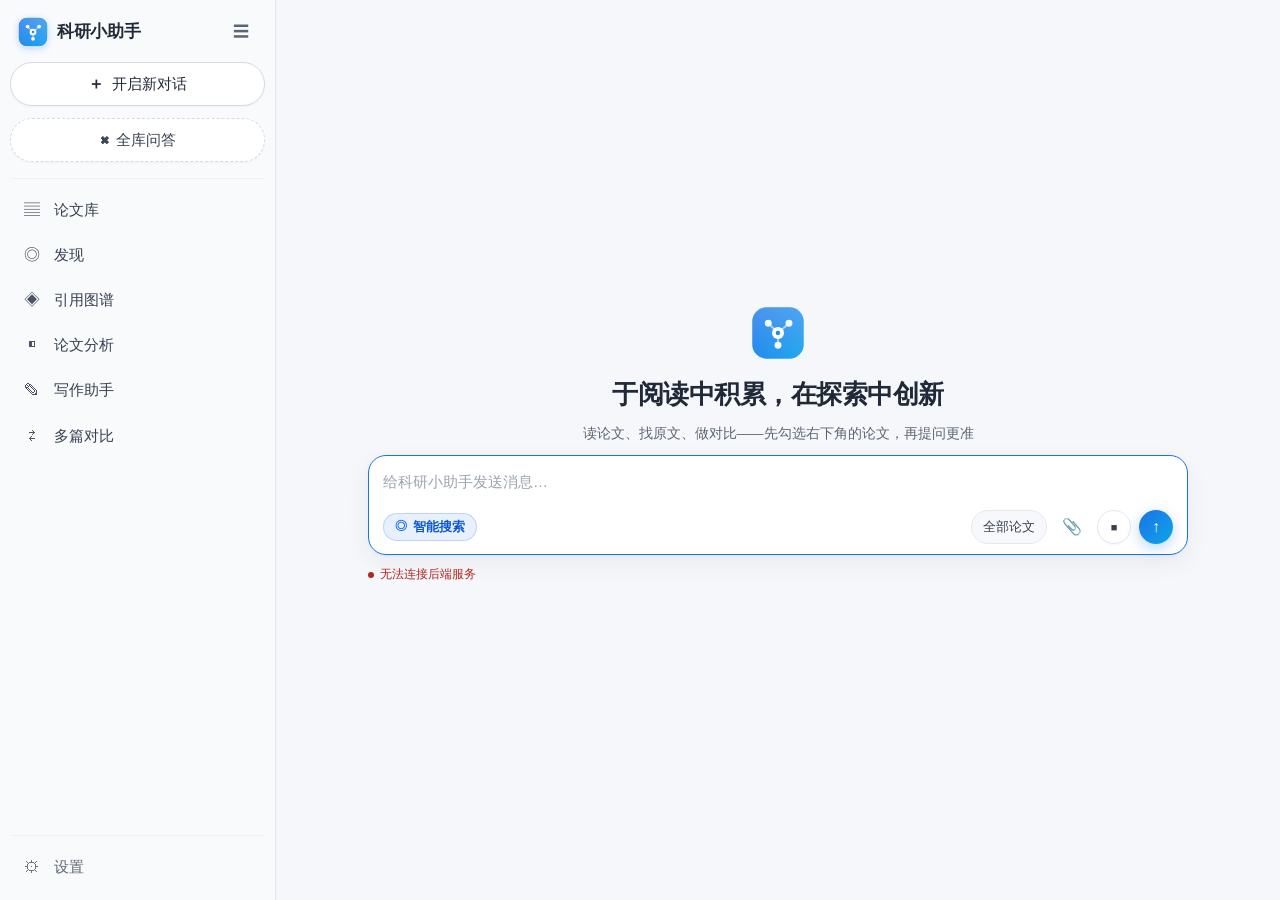
==== commit 707b09fa: "fix: 堵住损坏 PDF 入库、对话 SSE 可停止、推荐刷新需鉴权，补 Agent 上游流关闭与结构总表回滚" ====
--- a/web/index.html
+++ b/web/index.html
@@ -272,6 +272,8 @@
               <div class="pick-list" id="pickList"></div>
             </details>
             <button class="icon-btn" id="pickFiles" type="button" title="上传 PDF 到论文库">📎</button>
+            <!-- 停止：只在流式期间出现。没有它时上游一卡，用户只能刷新整页、丢掉会话。 -->
+            <button class="icon-btn icon-btn--stop" id="stop" type="button" title="停止生成" aria-label="停止生成" hidden>■</button>
             <button class="dock__send" id="send" type="button" title="发送" aria-label="发送">↑</button>
           </div>
         </div>
@@ -299,6 +301,7 @@
 const chatScrollEl = document.getElementById('chatScroll');
 const inputEl = document.getElementById('q');
 const sendEl = document.getElementById('send');
+const stopEl = document.getElementById('stop');
 const statusEl = document.getElementById('status');
 const pickEl = document.getElementById('pick');
 const pickListEl = document.getElementById('pickList');
@@ -623,13 +626,45 @@
 
 
 // ---------- 核心：消费 SSE 流 ----------
+
+// 空转多久算"卡住"。
+// 用**空闲**超时而不是总时长上限：一次正常问答可能要十几秒到一分钟，
+// 长回答的合法总时长没有上界；但后端有 15 秒一次的心跳（SSE 注释行），
+// 只要链路活着，两次数据间隔不会超过 15 秒。留到 45 秒，既不会误杀慢回答，
+// 又能在上游彻底没动静时把界面交还给人。
+const SSE_IDLE_TIMEOUT_MS = 45000;
+// 正在进行的流。一次性只有一个，所以用模块级单例即可（stopStream 要用）。
+let activeStream = null;
+
+function beginStreamUI() {
+  sendEl.disabled = true;
+  stopEl.hidden = false;
+  inputEl.disabled = false;
+}
+
+function endStreamUI() {
+  sendEl.disabled = false;
+  stopEl.hidden = true;
+  inputEl.focus();
+}
+
+// 用户的"停止"按钮：abort 掉 fetch，下面的 reader.read() 会立刻抛 AbortError，
+// 由 catch 分支收口（已经把出来的半段内容按同样结构收尾）。
+function stopStream() {
+  if (!activeStream) return;
+  activeStream.stopReason = 'user';
+  activeStream.ctl.abort();
+}
+
 async function send() {
   const question = inputEl.value.trim();
   if (!question) return;
+  // 上一条还在流：忽略这次发送，避免两条流往同一个会话里交错写
+  if (activeStream) return;
 
   inputEl.value = '';
   autoGrow();
-  sendEl.disabled = true;
+  beginStreamUI();
 
   // 第一句提问就把空状态切成对话流，并开一个会话；后续提问往同一会话里追加
   if (UI_DEV_SAMPLE) { UI_DEV_SAMPLE = false; chatEl.innerHTML = ''; }
@@ -673,10 +708,26 @@
     // 智能搜索关掉 → 只跑 BM25 + 哈希，省掉稠密那一路的 embedding 计算
     if (!searchOn()) payload.use_dense = false;
 
+    const ctl = new AbortController();
+    // stopReason 会被各个 catch 分支读：user=用户点了停止，idle=长时间没数据，
+    // abort=外部打断，其余留给网络/模型错误。
+    activeStream = { ctl, stopReason: '' };
+    let idleTimer = null;
+    const armIdle = () => {
+      clearTimeout(idleTimer);
+      idleTimer = setTimeout(() => {
+        if (!activeStream) return;
+        activeStream.stopReason = 'idle';
+        ctl.abort();
+      }, SSE_IDLE_TIMEOUT_MS);
+    };
+    armIdle();
+
     const resp = await fetch('/chat/stream', {
       method: 'POST',
       headers: { 'Content-Type': 'application/json' },
       body: JSON.stringify(payload),
+      signal: ctl.signal,
     });
 
     if (!resp.ok) throw new Error('HTTP ' + resp.status + ' ' + (await resp.text()).slice(0, 200));
@@ -685,45 +736,57 @@
     const reader = resp.body.getReader();
     const decoder = new TextDecoder();
     let buffer = '';
-
-    while (true) {
-      const { done, value } = await reader.read();
-      if (done) break;
-      buffer += decoder.decode(value, { stream: true });
-
-      // SSE 用空行分隔每条事件
-      const parts = buffer.split('\n\n');
-      buffer = parts.pop();
-
-      for (const part of parts) {
-        const line = part.trim();
-        if (!line.startsWith('data:')) continue;
-
-        let ev;
-        try { ev = JSON.parse(line.slice(5).trim()); } catch { continue; }
-
-        if (ev.type === 'evidence') {
-          evidenceItems = ev.items || [];
-        } else if (ev.type === 'roles') {
-          roleItems = ev.items || [];
-        } else if (ev.type === 'status') {
-          statusText = ev.text || '';
-        } else if (ev.type === 'answer_delta') {
-          answer += ev.text;
-          // 边收边折叠：模型刚吐出【结论】就显示在顶部，依据/局限继续写进下面的折叠区，
-          // 结构一次建好就不再重建，所以文字不会在用户眼皮底下跳位置。
-          streamAns.push(answer);
-        } else if (ev.type === 'tool_call') {
-          traceEl = traceEl || addMsg('', 'trace');
-          traceEl.textContent += `🔧 调用 ${ev.tool}(${ev.arguments})\n`;
-        } else if (ev.type === 'tool_result') {
-          traceEl = traceEl || addMsg('', 'trace');
-          traceEl.textContent += `   ↳ ${ev.result}\n`;
-        } else if (ev.type === 'error') {
-          addMsg('服务出错：' + ev.message, 'err');
+    // 收到过 done 事件 = 后端认为这轮已经结束。用它和"流被掐断"区分开。
+    let finished = false;
+
+    try {
+      while (true) {
+        armIdle();  // 每次等待前重置空闲计时：有数据来就说明链路活着
+        const { done, value } = await reader.read();
+        if (done) break;
+        buffer += decoder.decode(value, { stream: true });
+
+        // SSE 用空行分隔每条事件
+        const parts = buffer.split('\n\n');
+        buffer = parts.pop();
+
+        for (const part of parts) {
+          const line = part.trim();
+          // 心跳是 `: ping`，第 735 行那条 startsWith('data:') 会跳过它，
+          // 但计时器在上面已经因为"读到数据"被重置过了——这正是心跳的意义。
+          if (!line.startsWith('data:')) continue;
+
+          let ev;
+          try { ev = JSON.parse(line.slice(5).trim()); } catch { continue; }
+
+          if (ev.type === 'evidence') {
+            evidenceItems = ev.items || [];
+          } else if (ev.type === 'roles') {
+            roleItems = ev.items || [];
+          } else if (ev.type === 'status') {
+            statusText = ev.text || '';
+          } else if (ev.type === 'answer_delta') {
+            answer += ev.text;
+            // 边收边折叠：模型刚吐出【结论】就显示在顶部，依据/局限继续写进下面的折叠区，
+            // 结构一次建好就不再重建，所以文字不会在用户眼皮底下跳位置。
+            streamAns.push(answer);
+          } else if (ev.type === 'tool_call') {
+            traceEl = traceEl || addMsg('', 'trace');
+            traceEl.textContent += `🔧 调用 ${ev.tool}(${ev.arguments})\n`;
+          } else if (ev.type === 'tool_result') {
+            traceEl = traceEl || addMsg('', 'trace');
+            traceEl.textContent += `   ↳ ${ev.result}\n`;
+          } else if (ev.type === 'done') {
+            finished = true;
+          } else if (ev.type === 'error') {
+            addMsg('服务出错：' + ev.message, 'err');
+          }
+          chatScrollEl.scrollTop = chatScrollEl.scrollHeight;
         }
-        chatScrollEl.scrollTop = chatScrollEl.scrollHeight;
       }
+    } finally {
+      clearTimeout(idleTimer);
+      ctl.abort();  // 无论如何都释放这条连接（正常结束/中止/异常都走这里）
     }
 
     if (!answer) botEl.textContent = '（没有返回内容）';
@@ -739,7 +802,16 @@
       catalog: !evidenceItems.length && /论文库清单/.test(answer || '')
     });
 
-    // 成功拿到回答才记入历史：失败/空回答不污染下一轮
+    // 没收到 done 就断了：内容可能不全，但已经出来的部分照样存，
+    // 只在气泡上多写一句提醒，免得用户以为这是完整回答。
+    if (!finished && answer) {
+      const tail = document.createElement('div');
+      tail.className = 'msg__note';
+      tail.textContent = '连接提前结束，以上内容可能不完整。';
+      botEl.appendChild(tail);
+    }
+
+    // 拿到回答才记入历史：失败/空回答不污染下一轮
     if (answer) {
       s.messages.push({ role: 'assistant', content: answer });
       s.updatedAt = Date.now();
@@ -747,13 +819,54 @@
       sbRenderHistory();
     }
   } catch (e) {
-    addMsg('请求失败：' + e.message, 'err');
-    // 出错时把已经收到的部分按同样结构收口，别留下一坨半渲染的原始文本
-    if (answer) streamAns.finish();
-    streamAns.stop();
+    // 三种"预期内"的中止各给一句话，其余照旧报错原文。
+    // 关键点：无论哪种，下面都要把已经收到的半段按同样结构收口，
+    // 不能让气泡停在"正在生成…"，也不能留下一个永远转圈的界面。
+    const reason = activeStream ? activeStream.stopReason : '';
+    if (e.name === 'AbortError' && reason === 'user') {
+      if (answer) {
+        streamAns.finish();
+        streamAns.stop();
+        streamAns.foldRoles(roleItems, statusText);
+        ChatCore.renderEvidence(botEl, evidenceItems, { catalog: false });
+        const note = document.createElement('div');
+        note.className = 'msg__note';
+        note.textContent = '已停止生成。';
+        botEl.appendChild(note);
+        // 停止前已经收到的内容照常记进历史——它确实是模型吐出来的文字
+        s.messages.push({ role: 'assistant', content: answer });
+        s.updatedAt = Date.now();
+        saveSessions();
+        sbRenderHistory();
+      } else {
+        botEl.textContent = '已停止生成。';
+      }
+    } else if (e.name === 'AbortError' && reason === 'idle') {
+      if (answer) {
+        streamAns.finish();
+        streamAns.stop();
+        streamAns.foldRoles(roleItems, statusText);
+        ChatCore.renderEvidence(botEl, evidenceItems, { catalog: false });
+        const note = document.createElement('div');
+        note.className = 'msg__note';
+        note.textContent = `已经有 ${Math.round(SSE_IDLE_TIMEOUT_MS / 1000)} 秒没有收到任何数据，已自动中止。上面是中断前的内容。`;
+        botEl.appendChild(note);
+        s.messages.push({ role: 'assistant', content: answer });
+        s.updatedAt = Date.now();
+        saveSessions();
+        sbRenderHistory();
+      } else {
+        botEl.textContent = `等待超时：${Math.round(SSE_IDLE_TIMEOUT_MS / 1000)} 秒没有收到任何数据，请重试。`;
+      }
+    } else {
+      addMsg('请求失败：' + (e.message || e.name || '未知错误'), 'err');
+      // 出错时把已经收到的部分按同样结构收口，别留下一坨半渲染的原始文本
+      if (answer) streamAns.finish();
+      streamAns.stop();
+    }
   } finally {
-    sendEl.disabled = false;
-    inputEl.focus();
+    activeStream = null;
+    endStreamUI();
   }
 }
 
@@ -772,6 +885,7 @@
   send();
 });
 sendEl.addEventListener('click', send);
+stopEl.addEventListener('click', stopStream);
 autoGrow();
 
 // 侧栏（折叠 / 拖宽 / 历史）由共用的 sidebar.js 负责，在那个 script 标签里
--- a/web/design-system.css
+++ b/web/design-system.css
@@ -1085,6 +1085,7 @@
   max-height: 40vh;
   resize: none;
   border: none;
+  border-radius: 0;
   outline: none;
   background: transparent;
   font-family: var(--font-sans);
@@ -1177,6 +1178,35 @@
   justify-content: center;
 }
 .dock__send:disabled { background: var(--border-strong); cursor: not-allowed; box-shadow: none; }
+
+/* 停止生成：只在流式期间出现。刻意用实心方块而不是"暂停/叉"图标——
+   它要一眼看出"这是正在发生的事的中止键"，而不是另一个普通工具按钮。 */
+.icon-btn--stop {
+  width: 34px;
+  height: 34px;
+  border-radius: 50%;
+  border: 1px solid var(--border-color);
+  background: var(--bg-surface);
+  color: var(--text-secondary);
+  font-size: 11px;
+  box-shadow: var(--shadow-xs);
+}
+.icon-btn--stop:hover {
+  background: #fdecec;
+  border-color: #f0b4b4;
+  color: #b42318;
+}
+
+/* 回答气泡末尾的弱提示（已停止 / 超时 / 连接中断）。不能抢正文的注意力，
+   所以用次要色 + 略小字号，并用一条细线跟正文分开。 */
+.msg__note {
+  margin-top: 10px;
+  padding-top: 8px;
+  border-top: 1px dashed var(--border-color);
+  color: var(--text-muted);
+  font-size: 12.5px;
+  line-height: 1.6;
+}
 
 /* 论文选择：空状态时藏在坞上方，正常对话时也在坞内工具行 */
 .dock .pick > summary {
@@ -1564,11 +1594,15 @@
 }
 ::-webkit-scrollbar-thumb:hover { background: var(--gray-400); background-clip: content-box; }
 
-/* ---------- 9. 焦点环：统一到品牌色浅环，覆盖浏览器默认的黑色描边 ---------- */
+/* ---------- 9. 焦点环：统一到品牌色浅环，覆盖浏览器默认的黑色描边 ----------
+   【不要在这里写 border-radius: inherit】。焦点环的圆角应该跟着元素自己的形状走；
+   写成 inherit 会让元素从父级继承圆角，2026-11-17 实测踩到：对话页输入坞的
+   textarea 本来是无圆角的透明文字区，继承了外层 .dock__box 的 18px，
+   聚焦时描出一圈紧贴文字的小椭圆，看起来像「框里套框」，用户连续反馈两次。
+   这条规则只负责 outline，不碰 border-radius。 */
 :focus-visible {
   outline: 2px solid var(--border-focus);
   outline-offset: 2px;
-  border-radius: inherit;
 }
 
 /* ---------- 10. 链接：悬停才出现下划线，正文区更干净 ---------- */
@@ -1633,6 +1667,20 @@
   box-shadow: 0 0 0 3px var(--brand-ring);
 }
 
+/* 例外：对话页输入坞的文字区。
+   .dock__ta 自己没有边框与背景，聚焦反馈由外层 .dock__box:focus-within
+   的边框变色承担。上面这条 main textarea:focus 会给它贴一圈 3px 品牌色光环，
+   紧贴着文字画成一个小椭圆，和外层大圆角边框叠在一起就是「框里套框」。
+   2026-11-17 用户两次反馈「里面那一层蓝色框框不要」，这里显式豁免：
+   同时把特异性提到 main textarea:focus 之上（0,2,2 > 0,1,2）。 */
+main .dock__ta,
+main .dock__ta:focus,
+main .dock__ta:hover:not(:focus) {
+  border: none;
+  border-radius: 0;
+  box-shadow: none;
+}
+
 /* ---------- 按钮：写作助手/论文分析里的主按钮与幽灵按钮 ---------- */
 main button:not(.tab):not(.sb-toggle):not(.mnav-btn) {
   border-radius: var(--radius-control);
